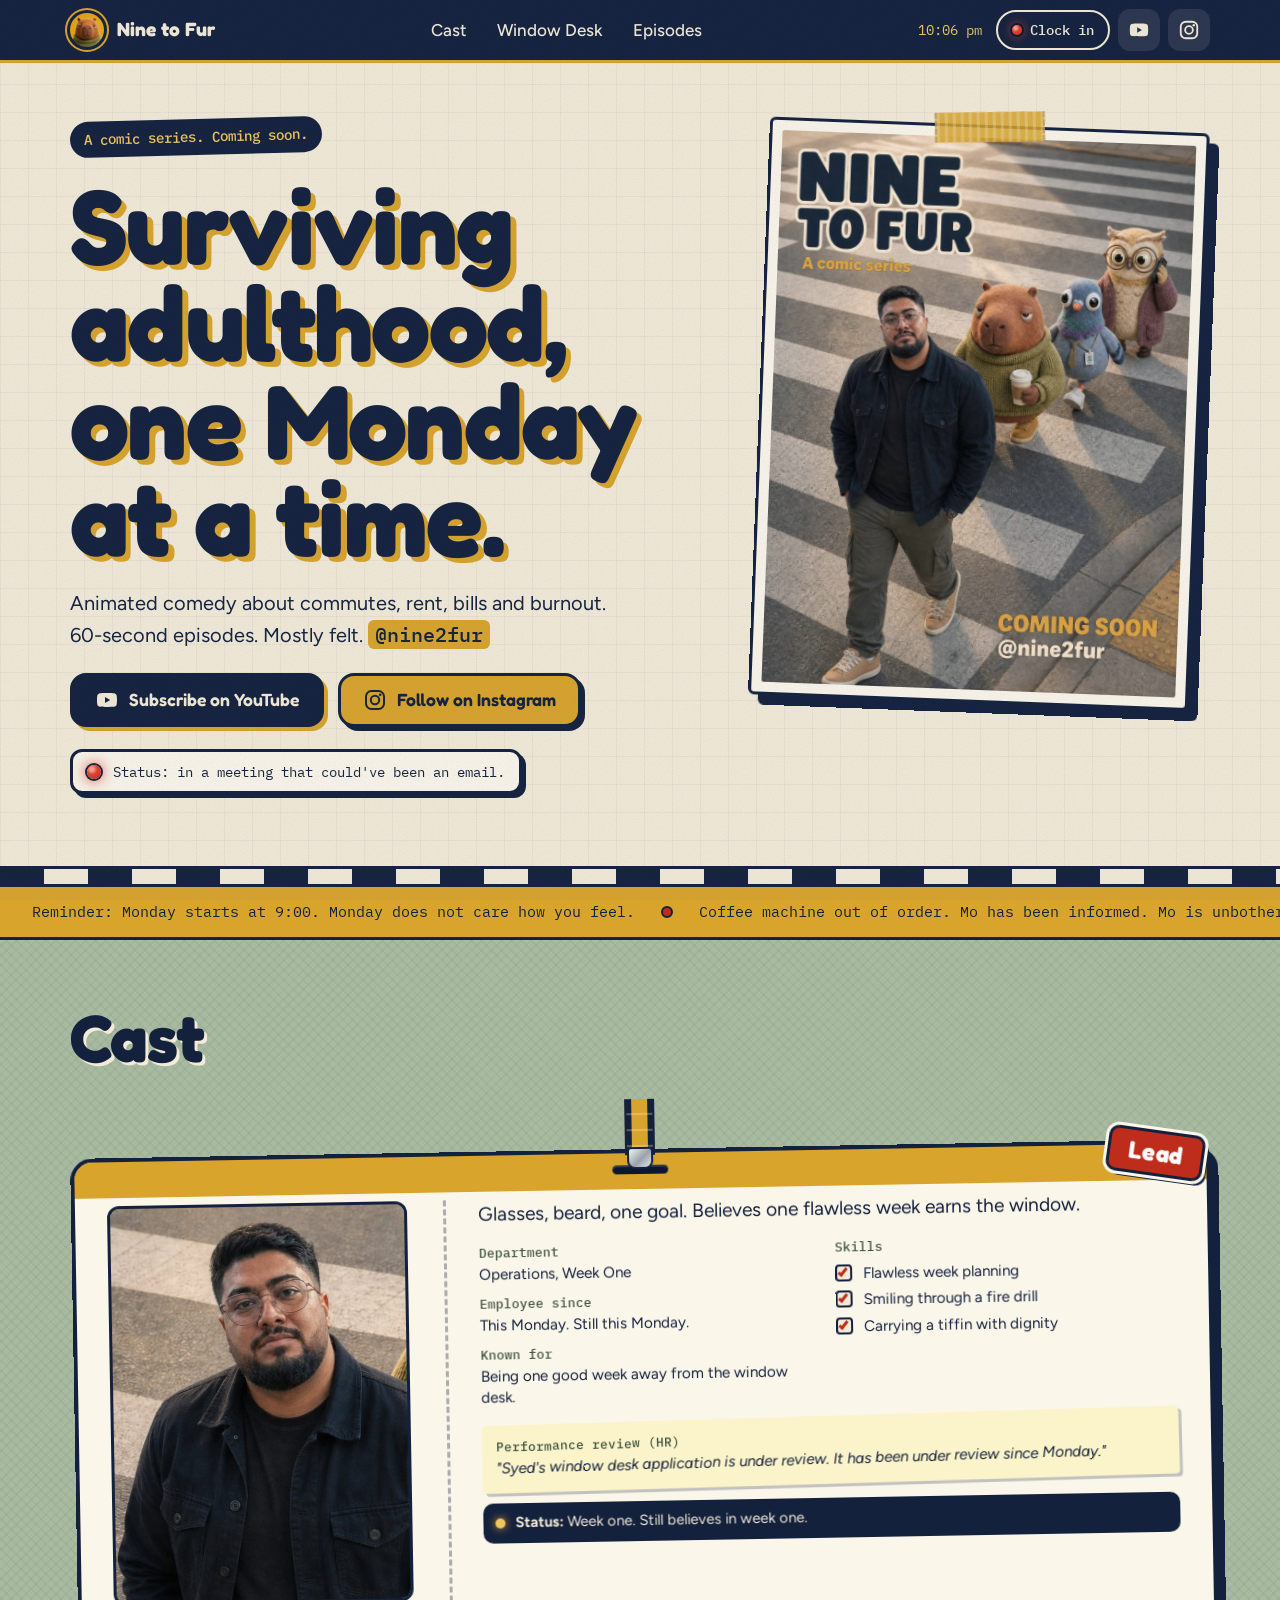
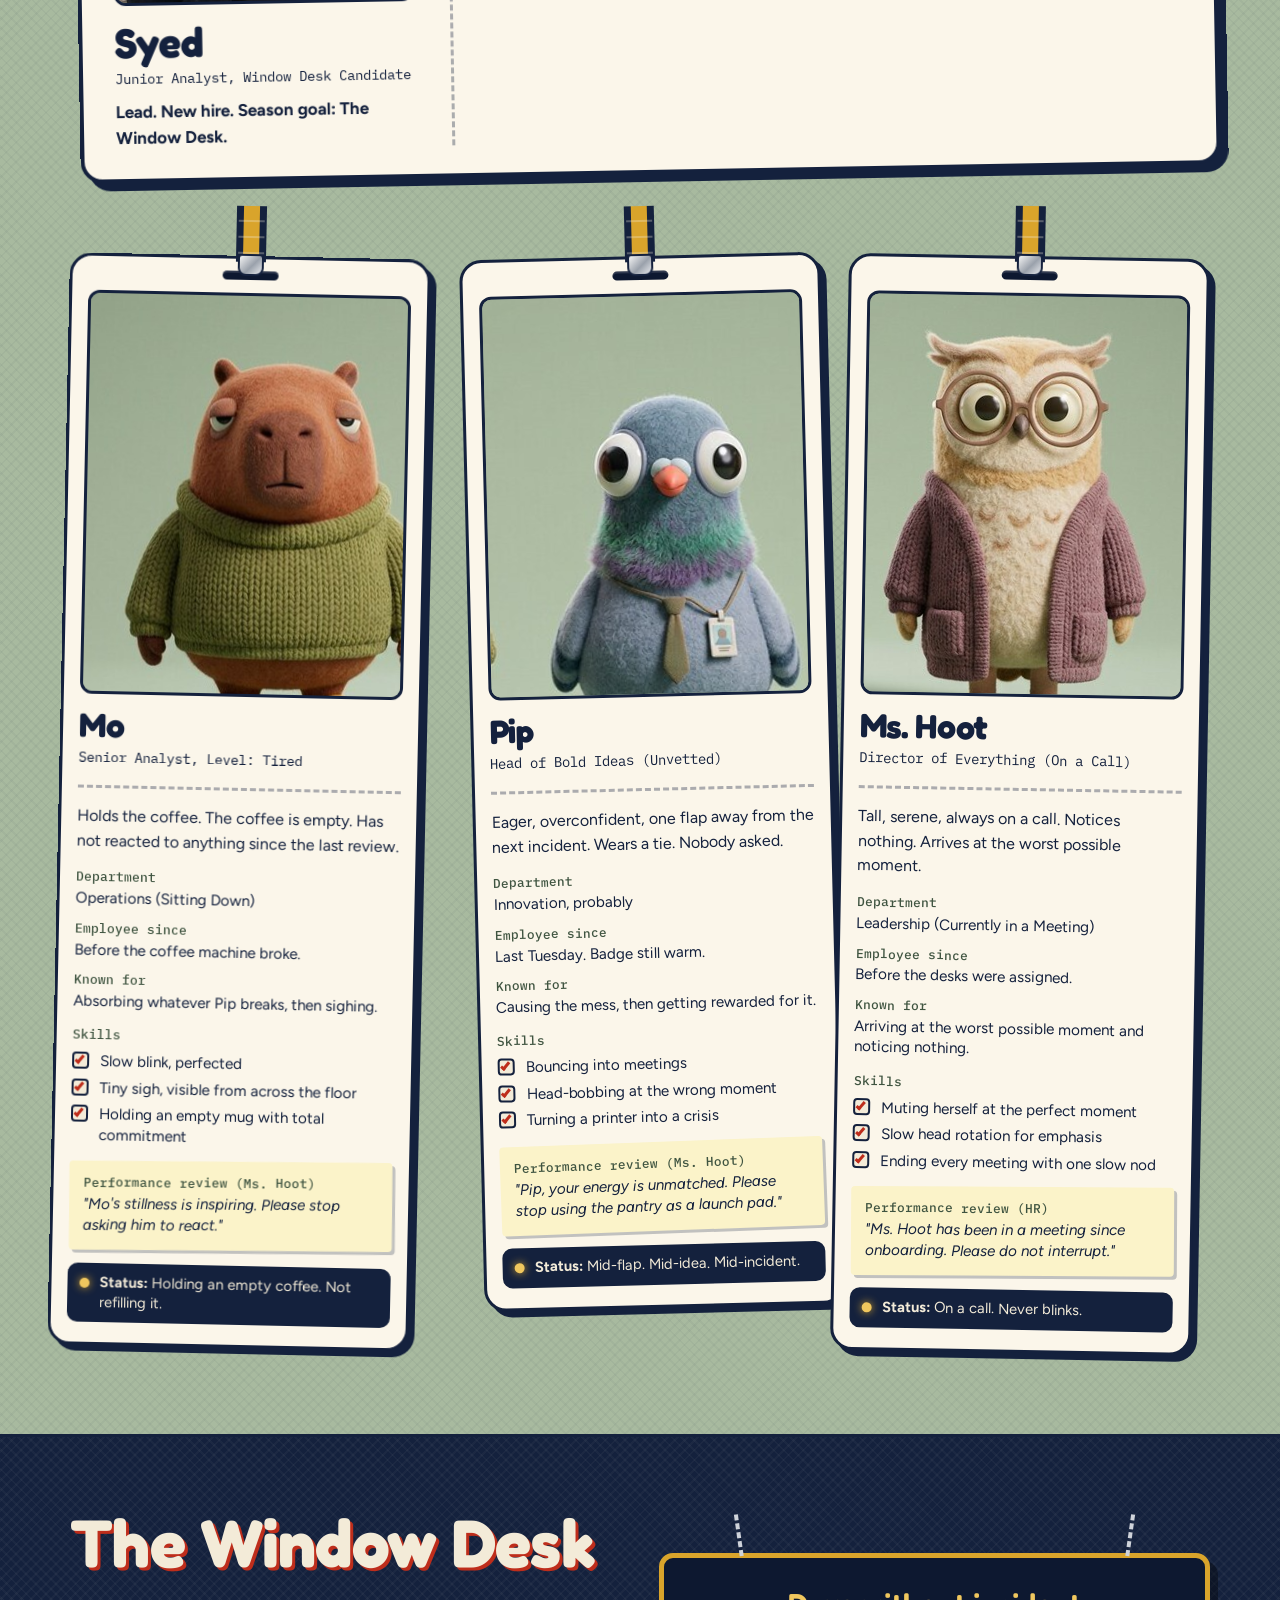
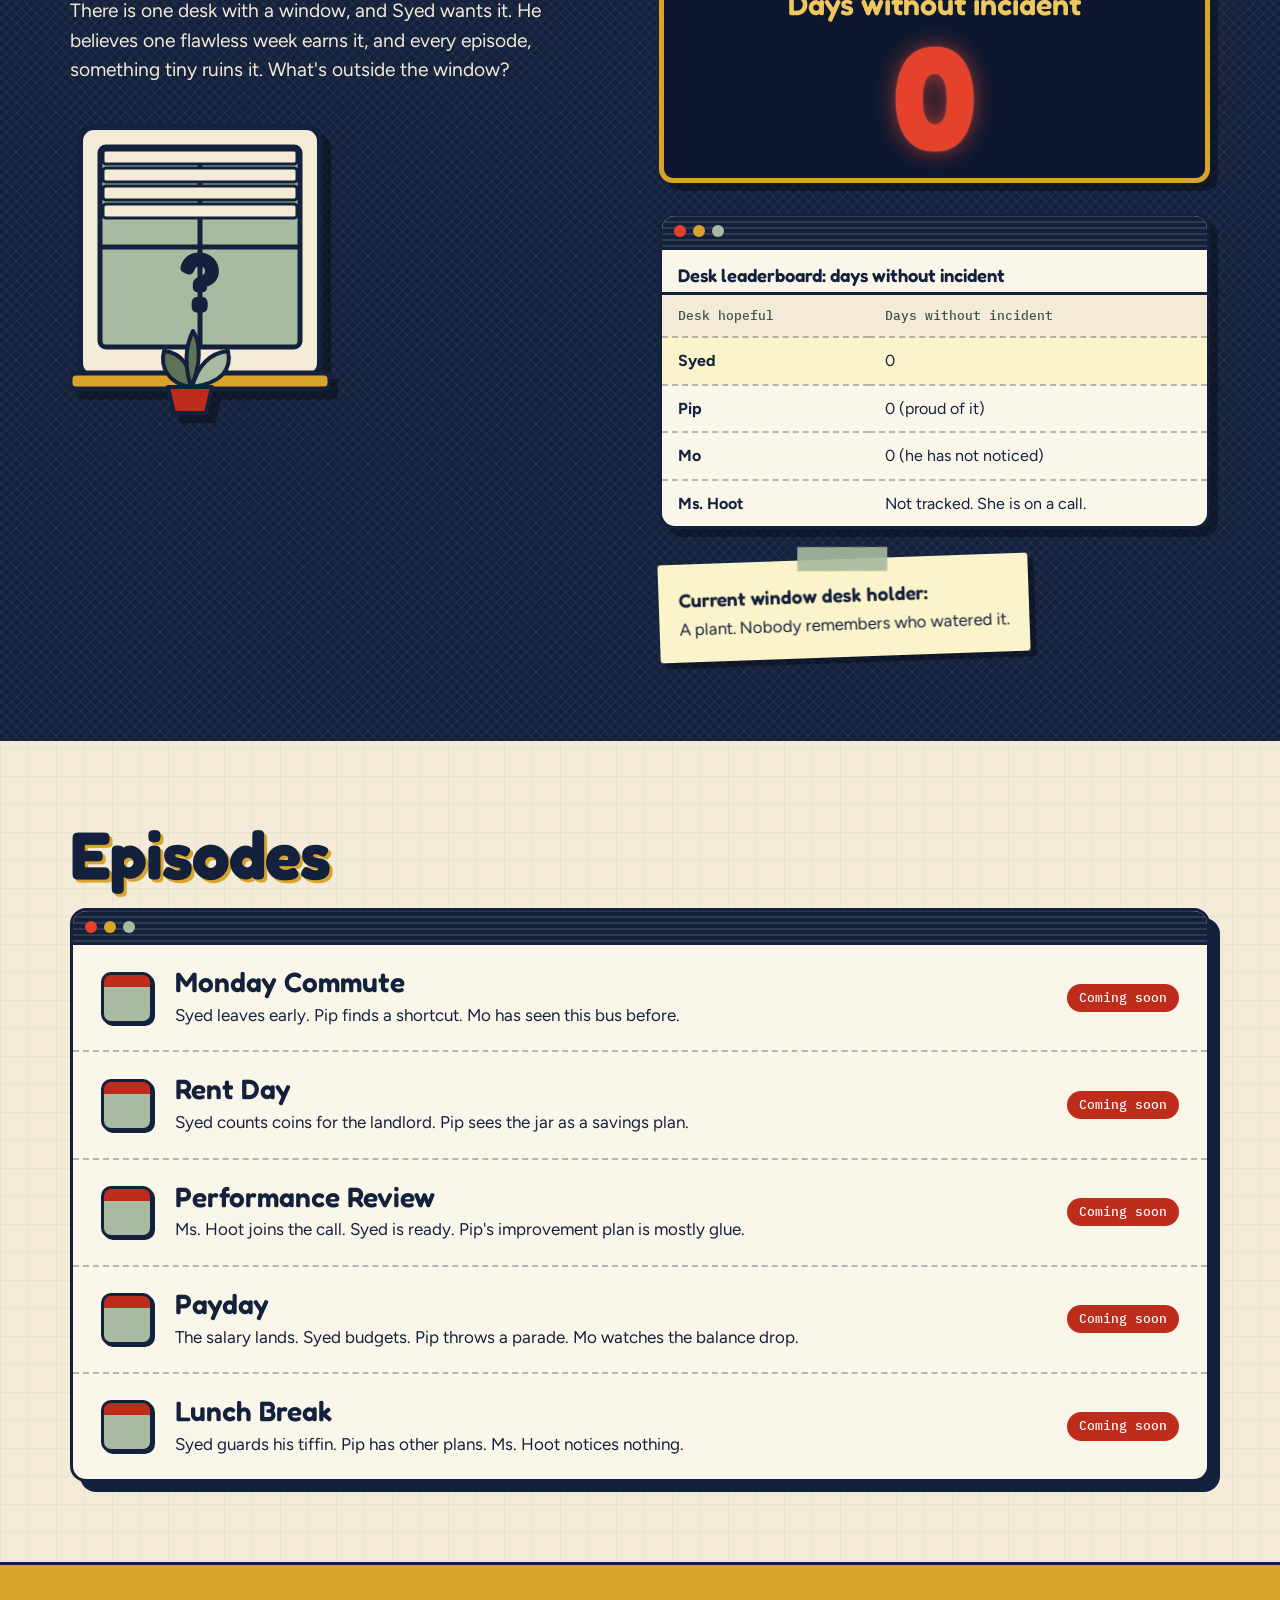
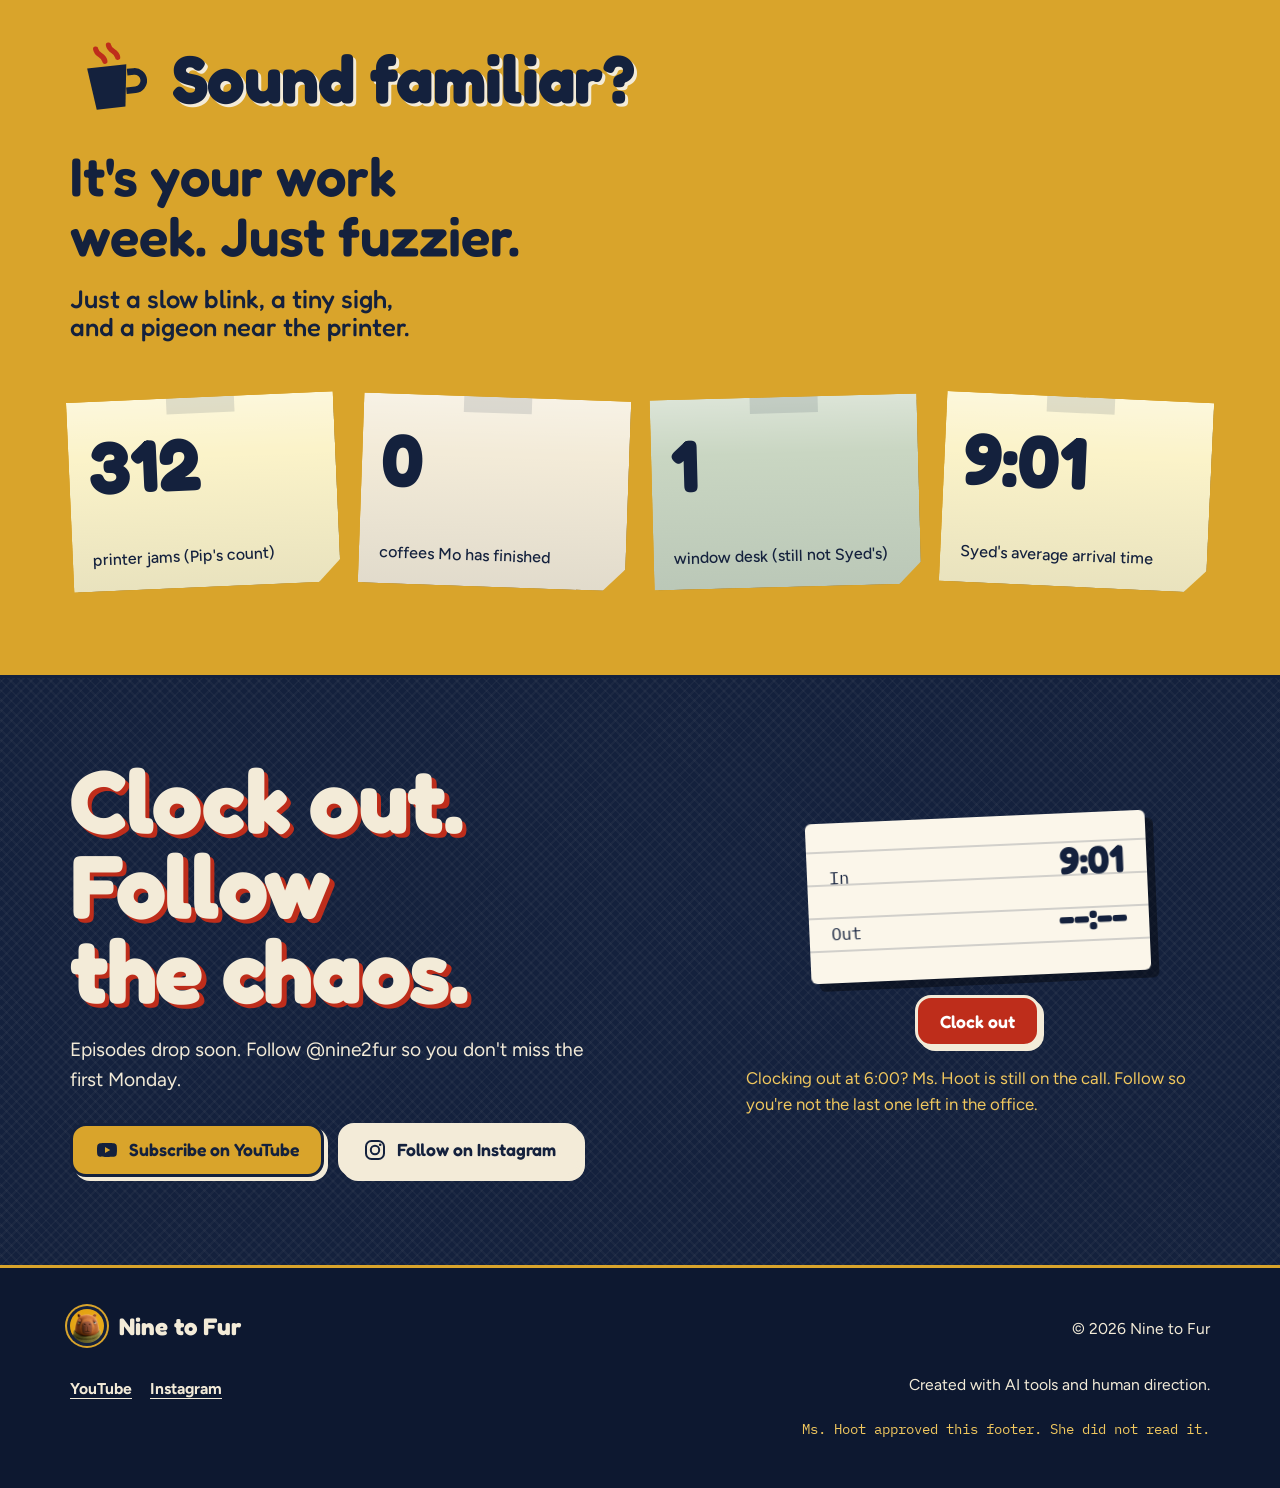
==== index.html @ 7ba51839 "Nine to Fur landing page for 9to4.com Co-Authored-By: Claude Opus 5.5 <noreply@anthropic.com>" ====
<!doctype html>
<html lang="en">
<head>
<meta charset="utf-8">
<meta name="viewport" content="width=device-width, initial-scale=1">
<title>Nine to Fur | Surviving adulthood, one Monday at a time.</title>
<meta name="description" content="Nine to Fur: an animated comedy about commutes, rent and burnout. 60-second episodes. Coming soon.">
<link rel="canonical" href="https://9to4.com/">
<meta name="theme-color" content="#14213D">

<meta property="og:type" content="website">
<meta property="og:site_name" content="Nine to Fur">
<meta property="og:url" content="https://9to4.com/">
<meta property="og:title" content="Nine to Fur | Surviving adulthood, one Monday at a time.">
<meta property="og:description" content="Nine to Fur: an animated comedy about commutes, rent and burnout. 60-second episodes. Coming soon.">
<meta property="og:image" content="https://9to4.com/assets/poster-crosswalk.jpg">
<meta property="og:image:width" content="600">
<meta property="og:image:height" content="800">
<meta property="og:image:alt" content="Syed walks a crosswalk with his three felt coworkers: Mo the capybara, Pip the pigeon and Ms. Hoot the owl.">
<meta name="twitter:card" content="summary_large_image">
<meta name="twitter:title" content="Nine to Fur | Surviving adulthood, one Monday at a time.">
<meta name="twitter:description" content="Nine to Fur: an animated comedy about commutes, rent and burnout. 60-second episodes. Coming soon.">
<meta name="twitter:image" content="https://9to4.com/assets/poster-crosswalk.jpg">
<meta name="twitter:image:alt" content="Syed walks a crosswalk with his three felt coworkers: Mo the capybara, Pip the pigeon and Ms. Hoot the owl.">

<link rel="icon" type="image/svg+xml" href="data:image/svg+xml,%3Csvg xmlns='http://www.w3.org/2000/svg' viewBox='0 0 64 64'%3E%3Ccircle cx='32' cy='32' r='30' fill='%2314213D'/%3E%3Ccircle cx='32' cy='32' r='24' fill='%23D9A42B'/%3E%3Ctext x='32' y='44' font-family='Arial Black,Arial,sans-serif' font-weight='900' font-size='34' text-anchor='middle' fill='%2314213D'%3E9%3C/text%3E%3C/svg%3E">

<link rel="preconnect" href="https://fonts.googleapis.com">
<link rel="preconnect" href="https://fonts.gstatic.com" crossorigin>
<link rel="stylesheet" href="https://fonts.googleapis.com/css2?family=Fredoka:wght@500;600;700&family=Figtree:wght@400;500;700&family=IBM+Plex+Mono:wght@400;500&display=swap">
<link rel="stylesheet" href="styles.css">
</head>
<body>

<svg width="0" height="0" style="position:absolute" aria-hidden="true" focusable="false">
  <symbol id="i-yt" viewBox="0 0 24 24"><path fill="currentColor" d="M21.6 7.2a2.5 2.5 0 0 0-1.8-1.8C18.2 5 12 5 12 5s-6.2 0-7.8.4A2.5 2.5 0 0 0 2.4 7.2C2 8.8 2 12 2 12s0 3.2.4 4.8a2.5 2.5 0 0 0 1.8 1.8C5.8 19 12 19 12 19s6.2 0 7.8-.4a2.5 2.5 0 0 0 1.8-1.8c.4-1.6.4-4.8.4-4.8s0-3.2-.4-4.8ZM10 15V9l5.2 3L10 15Z"/></symbol>
  <symbol id="i-ig" viewBox="0 0 24 24"><rect x="3" y="3" width="18" height="18" rx="5.5" fill="none" stroke="currentColor" stroke-width="2"/><circle cx="12" cy="12" r="4.2" fill="none" stroke="currentColor" stroke-width="2"/><circle cx="17.2" cy="6.8" r="1.3" fill="currentColor"/></symbol>
</svg>

<a class="skip" href="#main">Skip to content</a>

<header class="topbar">
  <div class="wrap topbar-in">
    <a class="brand" href="#top" aria-label="Nine to Fur, back to top">
      <img class="brand-mark" src="assets/mo-avatar.jpg" width="40" height="40" alt="" aria-hidden="true">
      <span class="brand-name">Nine to Fur</span>
    </a>
    <nav class="topnav" aria-label="Sections">
      <a href="#cast">Cast</a>
      <a href="#window-desk">Window Desk</a>
      <a href="#episodes">Episodes</a>
    </nav>
    <div class="topbar-actions">
      <span class="now" id="now" aria-hidden="true"></span>
      <button class="clockin" id="clockin" type="button" aria-pressed="false">
        <span class="lamp lamp--sm" aria-hidden="true"></span>
        <span id="clockin-label">Clock in</span>
      </button>
      <a class="icon-btn" href="https://www.youtube.com/@nine2fur" target="_blank" rel="noopener" aria-label="Nine to Fur on YouTube (opens in a new tab)">
        <svg width="22" height="22" aria-hidden="true"><use href="#i-yt"/></svg>
      </a>
      <a class="icon-btn" href="https://www.instagram.com/nine2fur/" target="_blank" rel="noopener" aria-label="Nine to Fur on Instagram (opens in a new tab)">
        <svg width="22" height="22" aria-hidden="true"><use href="#i-ig"/></svg>
      </a>
    </div>
  </div>
</header>

<main id="main">

  <!-- 1. HERO -->
  <section class="hero" id="top" aria-labelledby="hero-title">
    <div class="wrap hero-grid">
      <p class="pill">A comic series. Coming soon.</p>
      <h1 id="hero-title">Surviving adulthood, one Monday at a time.</h1>

      <figure class="poster">
        <span class="tape" aria-hidden="true"></span>
        <img src="assets/poster-crosswalk.jpg" width="900" height="1200" fetchpriority="high"
             alt="Poster for Nine to Fur: Syed in a dark jacket walks across a crosswalk while his three felt coworkers follow behind: Mo the capybara in a green knit sweater holding a coffee, Pip the pigeon wearing a tie and lanyard, and Ms. Hoot the owl in glasses taking a phone call.">
      </figure>

      <p class="sub">Animated comedy about commutes, rent, bills and burnout. 60-second episodes. Mostly felt. <strong>@nine2fur</strong></p>

      <div class="cta-row">
        <a class="btn btn--navy" href="https://www.youtube.com/@nine2fur" target="_blank" rel="noopener">
          <svg width="24" height="24" aria-hidden="true"><use href="#i-yt"/></svg>
          Subscribe on YouTube
        </a>
        <a class="btn btn--mustard" href="https://www.instagram.com/nine2fur/" target="_blank" rel="noopener">
          <svg width="24" height="24" aria-hidden="true"><use href="#i-ig"/></svg>
          Follow on Instagram
        </a>
      </div>

      <p class="status"><span class="lamp" aria-hidden="true"></span><span>Status: in a meeting that could've been an email.</span></p>
    </div>
    <div class="crosswalk" aria-hidden="true"></div>
  </section>

  <!-- 2. TICKER -->
  <section class="ticker" aria-label="Office announcements">
    <div class="ticker-track">
      <ul>
        <li>Reminder: Monday starts at 9:00. Monday does not care how you feel.</li>
        <li>Coffee machine out of order. Mo has been informed. Mo is unbothered.</li>
        <li>Rent is due on the 1st. The 1st is in three hours.</li>
        <li>Please stop feeding the pigeon. The pigeon has a lanyard now.</li>
        <li>Performance reviews this Friday. Ms. Hoot is available. Ms. Hoot is always available.</li>
        <li>The Window Desk is still available. Syed has been notified.</li>
        <li>Bus 9 is late. Bus 9 is always late. Bus 9 is a lifestyle.</li>
        <li>Snacks labelled "Do Not Touch" are not for touching. Pip has been informed.</li>
        <li>Lanyards are for ID badges. Lanyards are not for pigeons.</li>
        <li>Lunch break is 45 minutes. Lunch is 4 minutes. Please manage accordingly.</li>
      </ul>
      <ul aria-hidden="true">
        <li>Reminder: Monday starts at 9:00. Monday does not care how you feel.</li>
        <li>Coffee machine out of order. Mo has been informed. Mo is unbothered.</li>
        <li>Rent is due on the 1st. The 1st is in three hours.</li>
        <li>Please stop feeding the pigeon. The pigeon has a lanyard now.</li>
        <li>Performance reviews this Friday. Ms. Hoot is available. Ms. Hoot is always available.</li>
        <li>The Window Desk is still available. Syed has been notified.</li>
        <li>Bus 9 is late. Bus 9 is always late. Bus 9 is a lifestyle.</li>
        <li>Snacks labelled "Do Not Touch" are not for touching. Pip has been informed.</li>
        <li>Lanyards are for ID badges. Lanyards are not for pigeons.</li>
        <li>Lunch break is 45 minutes. Lunch is 4 minutes. Please manage accordingly.</li>
      </ul>
    </div>
  </section>

  <!-- 3. CAST -->
  <section class="cast" id="cast" aria-labelledby="cast-title">
    <div class="wrap">
      <h2 class="h-section" id="cast-title">Cast</h2>

      <div class="cast-grid">

        <!-- SYED, LEAD -->
        <article class="id-card id-card--lead" style="--r:-1deg" aria-labelledby="n-syed">
          <div class="lanyard" aria-hidden="true"></div>
          <div class="badge">
            <span class="stamp" aria-hidden="true">Lead</span>
            <div class="badge-head">
              <img class="photo" src="assets/syed.jpg" width="480" height="640" loading="lazy" alt="Syed, a bearded man with glasses in a dark jacket, looking up at the camera.">
              <div class="ident">
                <h3 id="n-syed">Syed</h3>
                <p class="job">Junior Analyst, Window Desk Candidate</p>
                <p class="role">Lead. New hire. Season goal: The Window Desk.</p>
              </div>
            </div>
            <div class="badge-body">
              <p class="bio">Glasses, beard, one goal. Believes one flawless week earns the window.</p>
              <dl class="facts">
                <div><dt>Department</dt><dd>Operations, Week One</dd></div>
                <div><dt>Employee since</dt><dd>This Monday. Still this Monday.</dd></div>
                <div><dt>Known for</dt><dd>Being one good week away from the window desk.</dd></div>
              </dl>
              <div class="skillbox">
                <h4 class="mini">Skills</h4>
                <ul class="skills">
                <li>Flawless week planning</li>
                <li>Smiling through a fire drill</li>
                <li>Carrying a tiffin with dignity</li>
              </ul>
              </div>
              <figure class="review">
                <figcaption>Performance review (HR)</figcaption>
                <blockquote>"Syed's window desk application is under review. It has been under review since Monday."</blockquote>
              </figure>
              <p class="state"><span class="dot" aria-hidden="true"></span><span><strong>Status:</strong> Week one. Still believes in week one.</span></p>
            </div>
          </div>
        </article>

        <!-- MO -->
        <article class="id-card" style="--r:1.2deg" aria-labelledby="n-mo">
          <div class="lanyard" aria-hidden="true"></div>
          <div class="badge">
            <div class="badge-head">
              <img class="photo" src="assets/mo.jpg" width="317" height="572" loading="lazy" alt="Mo, a felt capybara in a green knit sweater, standing with a tired, unimpressed face.">
              <div class="ident">
                <h3 id="n-mo">Mo</h3>
                <p class="job">Senior Analyst, Level: Tired</p>
              </div>
            </div>
            <div class="badge-body">
              <p class="bio">Holds the coffee. The coffee is empty. Has not reacted to anything since the last review.</p>
              <dl class="facts">
                <div><dt>Department</dt><dd>Operations (Sitting Down)</dd></div>
                <div><dt>Employee since</dt><dd>Before the coffee machine broke.</dd></div>
                <div><dt>Known for</dt><dd>Absorbing whatever Pip breaks, then sighing.</dd></div>
              </dl>
              <div class="skillbox">
                <h4 class="mini">Skills</h4>
                <ul class="skills">
                <li>Slow blink, perfected</li>
                <li>Tiny sigh, visible from across the floor</li>
                <li>Holding an empty mug with total commitment</li>
              </ul>
              </div>
              <figure class="review">
                <figcaption>Performance review (Ms. Hoot)</figcaption>
                <blockquote>"Mo's stillness is inspiring. Please stop asking him to react."</blockquote>
              </figure>
              <p class="state"><span class="dot" aria-hidden="true"></span><span><strong>Status:</strong> Holding an empty coffee. Not refilling it.</span></p>
            </div>
          </div>
        </article>

        <!-- PIP -->
        <article class="id-card" style="--r:-1.4deg" aria-labelledby="n-pip">
          <div class="lanyard" aria-hidden="true"></div>
          <div class="badge">
            <div class="badge-head">
              <img class="photo" src="assets/pip.jpg" width="266" height="572" loading="lazy" alt="Pip, a felt pigeon in a tie and lanyard, standing with wide, eager eyes.">
              <div class="ident">
                <h3 id="n-pip">Pip</h3>
                <p class="job">Head of Bold Ideas (Unvetted)</p>
              </div>
            </div>
            <div class="badge-body">
              <p class="bio">Eager, overconfident, one flap away from the next incident. Wears a tie. Nobody asked.</p>
              <dl class="facts">
                <div><dt>Department</dt><dd>Innovation, probably</dd></div>
                <div><dt>Employee since</dt><dd>Last Tuesday. Badge still warm.</dd></div>
                <div><dt>Known for</dt><dd>Causing the mess, then getting rewarded for it.</dd></div>
              </dl>
              <div class="skillbox">
                <h4 class="mini">Skills</h4>
                <ul class="skills">
                <li>Bouncing into meetings</li>
                <li>Head-bobbing at the wrong moment</li>
                <li>Turning a printer into a crisis</li>
              </ul>
              </div>
              <figure class="review">
                <figcaption>Performance review (Ms. Hoot)</figcaption>
                <blockquote>"Pip, your energy is unmatched. Please stop using the pantry as a launch pad."</blockquote>
              </figure>
              <p class="state"><span class="dot" aria-hidden="true"></span><span><strong>Status:</strong> Mid-flap. Mid-idea. Mid-incident.</span></p>
            </div>
          </div>
        </article>

        <!-- MS. HOOT -->
        <article class="id-card" style="--r:1deg" aria-labelledby="n-hoot">
          <div class="lanyard" aria-hidden="true"></div>
          <div class="badge">
            <div class="badge-head">
              <img class="photo" src="assets/hoot.jpg" width="348" height="572" loading="lazy" alt="Ms. Hoot, a felt owl in round glasses and a plum knit cardigan, standing calmly.">
              <div class="ident">
                <h3 id="n-hoot">Ms. Hoot</h3>
                <p class="job">Director of Everything (On a Call)</p>
              </div>
            </div>
            <div class="badge-body">
              <p class="bio">Tall, serene, always on a call. Notices nothing. Arrives at the worst possible moment.</p>
              <dl class="facts">
                <div><dt>Department</dt><dd>Leadership (Currently in a Meeting)</dd></div>
                <div><dt>Employee since</dt><dd>Before the desks were assigned.</dd></div>
                <div><dt>Known for</dt><dd>Arriving at the worst possible moment and noticing nothing.</dd></div>
              </dl>
              <div class="skillbox">
                <h4 class="mini">Skills</h4>
                <ul class="skills">
                <li>Muting herself at the perfect moment</li>
                <li>Slow head rotation for emphasis</li>
                <li>Ending every meeting with one slow nod</li>
              </ul>
              </div>
              <figure class="review">
                <figcaption>Performance review (HR)</figcaption>
                <blockquote>"Ms. Hoot has been in a meeting since onboarding. Please do not interrupt."</blockquote>
              </figure>
              <p class="state"><span class="dot" aria-hidden="true"></span><span><strong>Status:</strong> On a call. Never blinks.</span></p>
            </div>
          </div>
        </article>

      </div>
    </div>
  </section>

  <!-- 4. THE WINDOW DESK -->
  <section class="desk" id="window-desk" aria-labelledby="desk-title">
    <div class="wrap desk-grid">

      <div class="desk-copy">
        <h2 class="h-section" id="desk-title">The Window Desk</h2>
        <p class="teaser">There is one desk with a window, and Syed wants it. He believes one flawless week earns it, and every episode, something tiny ruins it. What's outside the window?</p>

        <svg class="window-art" viewBox="0 0 260 300" role="img" aria-label="A closed office window with the blinds half down and a question mark on the glass. A potted plant sits on the sill.">
          <rect x="10" y="10" width="240" height="250" rx="14" fill="#F3EBD8" stroke="#14213D" stroke-width="6"/>
          <rect x="30" y="30" width="200" height="200" rx="6" fill="#A8BA9F" stroke="#14213D" stroke-width="5"/>
          <path d="M130 30v200M30 130h200" stroke="#14213D" stroke-width="5"/>
          <g fill="#F3EBD8" stroke="#14213D" stroke-width="3">
            <rect x="33" y="33" width="194" height="14" rx="3"/>
            <rect x="33" y="51" width="194" height="14" rx="3"/>
            <rect x="33" y="69" width="194" height="14" rx="3"/>
            <rect x="33" y="87" width="194" height="14" rx="3"/>
          </g>
          <text x="130" y="195" text-anchor="middle" font-family="Fredoka, sans-serif" font-weight="700" font-size="84" fill="#14213D">?</text>
          <rect x="0" y="256" width="260" height="16" rx="6" fill="#D9A42B" stroke="#14213D" stroke-width="5"/>
          <g stroke="#14213D" stroke-width="4" stroke-linejoin="round">
            <path d="M104 296l-6-26h44l-6 26z" fill="#BE2D1B"/>
            <path d="M120 270c-22-4-30-20-26-36 18 2 28 16 26 36z" fill="#5E7458"/>
            <path d="M122 270c6-22 18-34 36-36 4 18-6 32-36 36z" fill="#A8BA9F"/>
            <path d="M121 270c-8-26-4-44 2-56 8 12 8 34-2 56z" fill="#5E7458"/>
          </g>
        </svg>
      </div>

      <div class="desk-side">
        <div class="sign" role="group" aria-label="Days without incident: 0">
          <span class="chain chain--l" aria-hidden="true"></span>
          <span class="chain chain--r" aria-hidden="true"></span>
          <p class="sign-label">Days without incident</p>
          <p class="sign-num" aria-hidden="true">0</p>
        </div>

        <div class="win">
          <div class="win-bar" aria-hidden="true"><i></i><i></i><i></i></div>
          <table class="board">
            <caption>Desk leaderboard: days without incident</caption>
            <thead><tr><th scope="col">Desk hopeful</th><th scope="col">Days without incident</th></tr></thead>
            <tbody>
              <tr><th scope="row">Syed</th><td>0</td></tr>
              <tr><th scope="row">Pip</th><td>0 (proud of it)</td></tr>
              <tr><th scope="row">Mo</th><td>0 (he has not noticed)</td></tr>
              <tr><th scope="row">Ms. Hoot</th><td>Not tracked. She is on a call.</td></tr>
            </tbody>
          </table>
        </div>

        <p class="holder"><strong>Current window desk holder:</strong> A plant. Nobody remembers who watered it.</p>
      </div>

    </div>
  </section>

  <!-- 5. EPISODES -->
  <section class="episodes" id="episodes" aria-labelledby="ep-title">
    <div class="wrap">
      <h2 class="h-section" id="ep-title">Episodes</h2>
      <div class="win win--wide">
        <div class="win-bar" aria-hidden="true"><i></i><i></i><i></i></div>
        <ul class="inbox">
          <li>
            <span class="cal" aria-hidden="true"></span>
            <div class="ep-text">
              <h3>Monday Commute</h3>
              <p>Syed leaves early. Pip finds a shortcut. Mo has seen this bus before.</p>
            </div>
            <span class="soon">Coming soon</span>
          </li>
          <li>
            <span class="cal" aria-hidden="true"></span>
            <div class="ep-text">
              <h3>Rent Day</h3>
              <p>Syed counts coins for the landlord. Pip sees the jar as a savings plan.</p>
            </div>
            <span class="soon">Coming soon</span>
          </li>
          <li>
            <span class="cal" aria-hidden="true"></span>
            <div class="ep-text">
              <h3>Performance Review</h3>
              <p>Ms. Hoot joins the call. Syed is ready. Pip's improvement plan is mostly glue.</p>
            </div>
            <span class="soon">Coming soon</span>
          </li>
          <li>
            <span class="cal" aria-hidden="true"></span>
            <div class="ep-text">
              <h3>Payday</h3>
              <p>The salary lands. Syed budgets. Pip throws a parade. Mo watches the balance drop.</p>
            </div>
            <span class="soon">Coming soon</span>
          </li>
          <li>
            <span class="cal" aria-hidden="true"></span>
            <div class="ep-text">
              <h3>Lunch Break</h3>
              <p>Syed guards his tiffin. Pip has other plans. Ms. Hoot notices nothing.</p>
            </div>
            <span class="soon">Coming soon</span>
          </li>
        </ul>
      </div>
    </div>
  </section>

  <!-- 6 + 7. SOUND FAMILIAR + FAKE STATS -->
  <section class="silent" aria-labelledby="silent-title">
    <div class="wrap">
      <div class="silent-head">
        <svg class="mute" viewBox="0 0 64 64" aria-hidden="true" width="84" height="84">
          <path d="M14 22h30l-4 32H18z" fill="#14213D"/>
          <path d="M44 28h5a7 7 0 0 1 0 14h-7" fill="none" stroke="#14213D" stroke-width="5"/>
          <path d="M22 8c0 5 6 5 6 10M32 6c0 5 6 5 6 10" fill="none" stroke="#BE2D1B" stroke-width="4" stroke-linecap="round"/>
        </svg>
        <h2 class="h-section h-section--on-mustard" id="silent-title">Sound familiar?</h2>
      </div>
      <p class="silent-copy">It's your work week. Just fuzzier.</p>
      <p class="silent-copy silent-copy--small">Just a slow blink, a tiny sigh, and a pigeon near the printer.</p>

      <ul class="notes" aria-label="Office statistics">
        <li class="note" style="--r:-2.5deg;--c:#FBF3C9">
          <span class="num">312</span>
          <span class="cap">printer jams (Pip's count)</span>
        </li>
        <li class="note" style="--r:2deg;--c:#F3EBD8">
          <span class="num">0</span>
          <span class="cap">coffees Mo has finished</span>
        </li>
        <li class="note" style="--r:-1.5deg;--c:#C9D6C2">
          <span class="num">1</span>
          <span class="cap">window desk (still not Syed's)</span>
        </li>
        <li class="note" style="--r:2.6deg;--c:#FBF3C9">
          <span class="num">9:01</span>
          <span class="cap">Syed's average arrival time</span>
        </li>
      </ul>
    </div>
  </section>

  <!-- 8. FOLLOW CTA -->
  <section class="follow" id="follow" aria-labelledby="follow-title">
    <div class="wrap follow-grid">
      <div>
        <h2 class="h-follow" id="follow-title">Clock out. Follow the chaos.</h2>
        <p class="follow-sub">Episodes drop soon. Follow @nine2fur so you don't miss the first Monday.</p>
        <div class="cta-row">
          <a class="btn btn--mustard" href="https://www.youtube.com/@nine2fur" target="_blank" rel="noopener">
            <svg width="24" height="24" aria-hidden="true"><use href="#i-yt"/></svg>
            Subscribe on YouTube
          </a>
          <a class="btn btn--cream" href="https://www.instagram.com/nine2fur/" target="_blank" rel="noopener">
            <svg width="24" height="24" aria-hidden="true"><use href="#i-ig"/></svg>
            Follow on Instagram
          </a>
        </div>
      </div>

      <div class="punch">
        <div class="punch-card">
          <p class="punch-row"><span>In</span><span class="punch-time">9:01</span></p>
          <p class="punch-row"><span>Out</span><span class="punch-time" id="out-time">--:--</span></p>
          <span class="punch-stamp" id="punch-stamp" aria-hidden="true">Clocked out</span>
        </div>
        <button class="btn btn--red" id="clockout" type="button" aria-pressed="false">
          <span id="clockout-label">Clock out</span>
        </button>
        <p class="clockout-joke" id="clockout-joke" aria-live="polite">Clocking out at 6:00? Ms. Hoot is still on the call. Follow so you're not the last one left in the office.</p>
      </div>
    </div>
  </section>

</main>

<!-- 9. FOOTER -->
<footer class="foot">
  <div class="wrap foot-in">
    <p class="foot-brand"><img class="brand-mark" src="assets/mo-avatar.jpg" width="40" height="40" alt="" aria-hidden="true"> Nine to Fur</p>
    <p>&copy; 2026 Nine to Fur</p>
    <p>Created with AI tools and human direction.</p>
    <p class="foot-joke">Ms. Hoot approved this footer. She did not read it.</p>
    <p class="foot-links">
      <a href="https://www.youtube.com/@nine2fur" target="_blank" rel="noopener">YouTube</a>
      <a href="https://www.instagram.com/nine2fur/" target="_blank" rel="noopener">Instagram</a>
    </p>
  </div>
</footer>

<script src="script.js" defer></script>
</body>
</html>
---- styles.css ----
/* Nine to Fur: office intranet, but felt. */
:root {
  --navy: #14213D;
  --navy-deep: #0D1830;
  --mustard: #D9A42B;
  --mustard-lt: #F0C75E;
  --cream: #F3EBD8;
  --cream-lt: #FBF6EA;
  --sage: #A8BA9F;
  --sage-dk: #5E7458;
  --red: #BE2D1B;
  --red-hot: #E5412B;

  --f-display: "Fredoka", "Arial Rounded MT Bold", system-ui, sans-serif;
  --f-body: "Figtree", system-ui, -apple-system, "Segoe UI", sans-serif;
  --f-mono: "IBM Plex Mono", ui-monospace, "SFMono-Regular", Menlo, monospace;

  --shadow: 6px 6px 0 var(--navy);
  --shadow-sm: 4px 4px 0 var(--navy);
  --gutter: 16px;
  --spring: cubic-bezier(.34, 1.56, .64, 1);
}

*, *::before, *::after { box-sizing: border-box; }
html { -webkit-text-size-adjust: 100%; }
@media (prefers-reduced-motion: no-preference) { html { scroll-behavior: smooth; } }

body {
  margin: 0;
  background-color: var(--cream);
  background-image:
    linear-gradient(rgba(20, 33, 61, .045) 1px, transparent 1px),
    linear-gradient(90deg, rgba(20, 33, 61, .045) 1px, transparent 1px);
  background-size: 28px 28px;
  color: var(--navy);
  font-family: var(--f-body);
  font-size: 1.0625rem;
  line-height: 1.55;
}
main { overflow-x: clip; }

/* paper grain */
body::after {
  content: "";
  position: fixed;
  inset: 0;
  z-index: 100;
  pointer-events: none;
  opacity: .09;
  background-image: url("data:image/svg+xml,%3Csvg xmlns='http://www.w3.org/2000/svg' width='160' height='160'%3E%3Cfilter id='n'%3E%3CfeTurbulence type='fractalNoise' baseFrequency='.85' numOctaves='2' stitchTiles='stitch'/%3E%3CfeColorMatrix values='0 0 0 0 .08 0 0 0 0 .13 0 0 0 0 .24 0 0 0 1 0'/%3E%3C/filter%3E%3Crect width='100%25' height='100%25' filter='url(%23n)'/%3E%3C/svg%3E");
}

img { max-width: 100%; height: auto; display: block; }
h1, h2, h3, h4, p, ul, figure, blockquote, dl, dd { margin: 0; }
ul { padding: 0; list-style: none; }
a { color: inherit; }

.wrap { width: min(100% - (var(--gutter) * 2), 1140px); margin-inline: auto; }

:focus-visible {
  outline: 3px solid var(--red);
  outline-offset: 3px;
  box-shadow: 0 0 0 6px var(--cream);
  border-radius: 6px;
}
.topbar :focus-visible, .desk :focus-visible, .follow :focus-visible, .foot :focus-visible {
  outline-color: var(--mustard-lt);
  box-shadow: 0 0 0 6px var(--navy);
}

.skip {
  position: absolute; left: 8px; top: -60px; z-index: 200;
  background: var(--mustard); color: var(--navy);
  padding: 10px 16px; border-radius: 10px; font-weight: 700;
  transition: top .15s;
}
.skip:focus { top: 8px; }

/* ---------- shared bits ---------- */
.lamp {
  --s: 14px;
  display: inline-block; flex: none;
  width: var(--s); height: var(--s); border-radius: 50%;
  background: radial-gradient(circle at 35% 30%, #FF9B85 0 14%, var(--red-hot) 40%, var(--red) 100%);
  box-shadow: 0 0 0 2px var(--navy), 0 0 12px 3px rgba(229, 65, 43, .65);
}
.lamp--sm { --s: 10px; box-shadow: 0 0 0 2px var(--navy-deep), 0 0 8px 2px rgba(229, 65, 43, .6); }
@media (prefers-reduced-motion: no-preference) {
  .status .lamp { animation: lamp 2.4s ease-in-out infinite; }
}
@keyframes lamp { 50% { opacity: .45; box-shadow: 0 0 0 2px var(--navy), 0 0 3px 0 rgba(229, 65, 43, .3); } }

.h-section {
  font-family: var(--f-display);
  font-weight: 700;
  font-size: clamp(2.3rem, 9vw, 4.2rem);
  line-height: 1;
  letter-spacing: -.01em;
  margin-bottom: 1.25rem;
  text-shadow: .045em .045em 0 var(--mustard);
}

.btn {
  display: inline-flex; align-items: center; justify-content: center; gap: 10px;
  min-height: 52px;
  padding: 12px 22px;
  border: 3px solid var(--navy);
  border-radius: 16px;
  font-family: var(--f-display); font-weight: 600; font-size: 1.1rem; line-height: 1.1;
  text-decoration: none; cursor: pointer;
  box-shadow: var(--shadow-sm);
  transition: transform .12s, box-shadow .12s;
}
.btn:hover { transform: translate(-2px, -2px); box-shadow: 6px 6px 0 var(--navy); }
.btn:active { transform: translate(3px, 3px); box-shadow: 1px 1px 0 var(--navy); }
.btn--navy { background: var(--navy); color: var(--cream); box-shadow: 4px 4px 0 var(--mustard); border-color: var(--navy); }
.btn--navy:hover { box-shadow: 6px 6px 0 var(--mustard); }
.btn--navy:active { box-shadow: 1px 1px 0 var(--mustard); }
.btn--mustard { background: var(--mustard); color: var(--navy); }
.btn--cream { background: var(--cream); color: var(--navy); }
.btn--red { background: var(--red); color: #fff; }

.cta-row { display: flex; flex-direction: column; gap: 14px; }
@media (min-width: 560px) { .cta-row { flex-direction: row; flex-wrap: wrap; } }

/* retro OS window */
.win {
  background: var(--cream-lt);
  border: 3px solid var(--navy);
  border-radius: 16px;
  box-shadow: 8px 8px 0 rgba(0, 0, 0, .35);
  overflow: hidden;
}
.win-bar {
  display: flex; gap: 7px; align-items: center;
  height: 34px; padding: 0 12px;
  background: var(--navy);
  border-bottom: 3px solid var(--navy);
  background-image: repeating-linear-gradient(0deg, rgba(243, 235, 216, .12) 0 2px, transparent 2px 6px);
  background-size: 100% 100%;
  background-position: 36px 0;
}
.win-bar i { width: 12px; height: 12px; border-radius: 50%; background: var(--red-hot); }
.win-bar i:nth-child(2) { background: var(--mustard); }
.win-bar i:nth-child(3) { background: var(--sage); }

/* ---------- top bar ---------- */
.topbar {
  position: sticky; top: 0; z-index: 50;
  background: var(--navy); color: var(--cream);
  border-bottom: 3px solid var(--mustard);
}
.topbar-in { display: flex; align-items: center; justify-content: space-between; gap: 10px; min-height: 60px; }
.brand { display: inline-flex; align-items: center; gap: 10px; text-decoration: none; font-family: var(--f-display); font-weight: 700; font-size: 1.2rem; white-space: nowrap; }
.brand-mark {
  display: inline-grid; place-items: center;
  width: 34px; height: 34px; border-radius: 50%;
  background: var(--mustard); color: var(--navy);
  font-family: var(--f-display); font-weight: 700; font-size: 1.2rem; line-height: 1;
  box-shadow: 0 0 0 3px var(--navy), 0 0 0 5px var(--mustard);
  margin-right: 3px;
}
img.brand-mark { object-fit: cover; display: inline-block; vertical-align: middle; }
.brand-name { display: none; }
@media (min-width: 400px) { .brand-name { display: inline; } }

.topnav { display: none; gap: 6px; }
.topnav a { padding: 8px 12px; border-radius: 10px; text-decoration: none; font-weight: 500; }
.topnav a:hover { background: rgba(243, 235, 216, .12); }
@media (min-width: 860px) { .topnav { display: flex; } }

.topbar-actions { display: flex; align-items: center; gap: 8px; }
.now { display: none; font-family: var(--f-mono); font-size: .9rem; color: var(--mustard-lt); padding-right: 6px; }
@media (min-width: 700px) { .now { display: inline; } }

.clockin {
  display: inline-flex; align-items: center; gap: 8px;
  min-height: 40px; padding: 6px 14px;
  background: transparent; color: var(--cream);
  border: 2px solid var(--cream); border-radius: 999px;
  font-family: var(--f-mono); font-size: .85rem; font-weight: 500;
  cursor: pointer; white-space: nowrap;
  transition: background .15s, color .15s;
}
.clockin:hover { background: var(--cream); color: var(--navy); }
.clockin[aria-pressed="true"] { background: var(--mustard); border-color: var(--mustard); color: var(--navy); }
.clockin[aria-pressed="true"] .lamp { background: var(--sage-dk); box-shadow: 0 0 0 2px var(--navy); background-image: none; }

.icon-btn {
  display: inline-grid; place-items: center;
  width: 42px; height: 42px; border-radius: 12px;
  color: var(--cream); background: rgba(243, 235, 216, .1);
  transition: background .15s, color .15s;
}
.icon-btn:hover { background: var(--mustard); color: var(--navy); }

/* ---------- hero ---------- */
.hero { position: relative; padding-top: 28px; }
.hero-grid {
  display: grid;
  grid-template-columns: minmax(0, 1fr);
  gap: 18px;
  justify-items: start;
  padding-bottom: 56px;
}
.pill {
  display: inline-block;
  background: var(--navy); color: var(--mustard-lt);
  font-family: var(--f-mono); font-size: .9rem; font-weight: 500;
  padding: 7px 14px; border-radius: 999px;
  transform: rotate(-1.5deg);
}
.hero h1 {
  font-family: var(--f-display); font-weight: 700;
  font-size: clamp(3rem, 14vw, 6.6rem);
  line-height: .92; letter-spacing: -.015em;
  text-shadow: .05em .05em 0 var(--mustard);
  text-wrap: balance;
}
.sub { max-width: 34rem; font-size: 1.15rem; }
.sub strong { font-family: var(--f-mono); font-weight: 500; background: var(--mustard); padding: 1px 7px; border-radius: 6px; white-space: nowrap; }

.status {
  display: inline-flex; align-items: center; gap: 12px;
  background: var(--cream-lt); border: 3px solid var(--navy); border-radius: 12px;
  padding: 10px 14px;
  font-family: var(--f-mono); font-size: .9rem; line-height: 1.35;
  box-shadow: var(--shadow-sm);
}

.poster {
  position: relative;
  justify-self: center;
  width: min(78%, 320px);
  margin: 14px 0 12px;
  padding: 10px 10px 10px;
  background: var(--cream-lt);
  border: 3px solid var(--navy);
  border-radius: 6px;
  box-shadow: 10px 10px 0 var(--navy);
  transform: rotate(2.2deg);
  transform-origin: 50% 0;
}
.poster img { border-radius: 2px; background: var(--sage); }
.tape {
  position: absolute; left: 50%; top: -16px; z-index: 2;
  width: 110px; height: 30px; margin-left: -55px;
  background: rgba(217, 164, 43, .85);
  background-image: repeating-linear-gradient(90deg, rgba(255, 255, 255, .22) 0 3px, transparent 3px 8px);
  transform: rotate(-3deg);
  border-inline: 2px dashed rgba(20, 33, 61, .2);
}
@media (prefers-reduced-motion: no-preference) {
  .poster { animation: swing-in 1.5s var(--spring) both; }
}
@keyframes swing-in {
  0% { transform: rotate(-14deg) translateY(-30px); opacity: 0; }
  25% { opacity: 1; }
  100% { transform: rotate(2.2deg); opacity: 1; }
}

@media (min-width: 900px) {
  .hero { padding-top: 56px; }
  .hero-grid {
    grid-template-columns: minmax(0, 1fr) 440px;
    grid-template-areas:
      "pill poster"
      "title poster"
      "sub poster"
      "cta poster"
      "status poster";
    grid-template-rows: auto auto auto auto 1fr;
    column-gap: 56px;
    row-gap: 22px;
    align-items: start;
    padding-bottom: 72px;
  }
  .pill { grid-area: pill; }
  .hero h1 { grid-area: title; }
  .sub { grid-area: sub; font-size: 1.25rem; }
  .cta-row { grid-area: cta; }
  .status { grid-area: status; align-self: start; }
  .poster { grid-area: poster; width: 100%; margin: 6px 0 0; justify-self: end; }
}

.crosswalk {
  height: 18px;
  background: repeating-linear-gradient(90deg, var(--navy) 0 44px, var(--cream) 44px 88px);
  border-top: 3px solid var(--navy);
}

/* ---------- ticker ---------- */
.ticker {
  background: var(--mustard);
  border-block: 3px solid var(--navy);
  overflow: hidden;
  font-family: var(--f-mono);
  font-size: .95rem;
  color: var(--navy);
}
.ticker-track { display: flex; width: max-content; animation: scroll 95s linear infinite; }
.ticker ul { display: flex; flex: none; }
.ticker li { position: relative; white-space: nowrap; padding: 13px 32px; }
.ticker li::after {
  content: ""; position: absolute; right: -6px; top: 50%;
  width: 12px; height: 12px; margin-top: -6px; border-radius: 50%;
  background: var(--red); border: 2px solid var(--navy);
}
.ticker:hover .ticker-track, .ticker:focus-within .ticker-track { animation-play-state: paused; }
@keyframes scroll { to { transform: translateX(-50%); } }
@media (prefers-reduced-motion: reduce) {
  .ticker-track { animation: none; width: auto; }
  .ticker ul { flex-wrap: wrap; justify-content: center; }
  .ticker ul[aria-hidden="true"] { display: none; }
  .ticker li { white-space: normal; padding: 8px 28px 8px 16px; }
}

/* ---------- cast ---------- */
.cast {
  background: var(--sage);
  background-image:
    repeating-linear-gradient(45deg, rgba(20, 33, 61, .04) 0 2px, transparent 2px 7px),
    repeating-linear-gradient(-45deg, rgba(20, 33, 61, .04) 0 2px, transparent 2px 7px);
  padding: 64px 0 80px;
  border-bottom: 3px solid var(--navy);
}
.cast .h-section { text-shadow: .045em .045em 0 var(--cream); }
.cast-grid { display: grid; gap: 84px; margin-top: 76px; }

.id-card {
  position: relative;
  transform-origin: 50% 0;
  transform: rotate(var(--r));
  transition: transform .6s var(--spring);
}
.lanyard {
  position: relative; z-index: 3;
  width: 30px; height: 56px; margin: -52px auto -6px;
  background:
    repeating-linear-gradient(180deg, transparent 0 14px, rgba(243, 235, 216, .3) 14px 16px),
    linear-gradient(90deg, var(--navy) 0 20%, var(--mustard) 20% 80%, var(--navy) 80%);
  border-inline: 2px solid var(--navy);
}
.lanyard::after { /* metal clip */
  content: ""; position: absolute; left: 50%; bottom: -14px; margin-left: -13px;
  width: 26px; height: 22px; border-radius: 4px 4px 8px 8px;
  background: linear-gradient(135deg, #f4f4f4, #9aa1ab 55%, #e8eaee);
  border: 2px solid var(--navy);
}
.badge {
  position: relative;
  padding: 34px 18px 20px;
  background: var(--cream-lt);
  border: 3px solid var(--navy);
  border-radius: 22px;
  box-shadow: var(--shadow);
}
.badge::before { /* card slot */
  content: ""; position: absolute; top: 12px; left: 50%; margin-left: -28px;
  width: 56px; height: 9px; border-radius: 9px;
  background: var(--navy-deep); box-shadow: inset 0 2px 0 rgba(255, 255, 255, .15);
}
.photo {
  width: 100%; aspect-ratio: 4 / 5; object-fit: cover; object-position: 50% 28%;
  background: var(--sage);
  border: 3px solid var(--navy); border-radius: 12px;
}
.badge-head { display: grid; gap: 14px; }
.ident h3 {
  font-family: var(--f-display); font-weight: 700;
  font-size: 2.1rem; line-height: 1; letter-spacing: -.01em;
}
.job { margin-top: 6px; font-family: var(--f-mono); font-size: .88rem; line-height: 1.35; }
.role { margin-top: 10px; font-weight: 700; }
.badge-body { margin-top: 18px; padding-top: 16px; border-top: 3px dashed rgba(20, 33, 61, .35); display: grid; gap: 14px; }
.bio { font-size: 1rem; }

.facts { display: grid; gap: 10px; font-size: .95rem; }
.facts dt, .mini, .review figcaption { font-family: var(--f-mono); font-size: .8rem; font-weight: 500; color: var(--sage-dk); color: #3F5440; margin-bottom: 1px; }
.facts dd { line-height: 1.35; }
.mini { margin-bottom: 6px; }

.skills { display: grid; gap: 6px; font-size: .95rem; }
.skills li { position: relative; padding-left: 28px; line-height: 1.35; }
.skills li::before {
  content: ""; position: absolute; left: 0; top: 1px; width: 17px; height: 17px;
  border: 2px solid var(--navy); border-radius: 4px; background: var(--cream);
}
.skills li::after {
  content: ""; position: absolute; left: 5px; top: 3px; width: 5px; height: 10px;
  border: solid var(--red); border-width: 0 3px 3px 0; transform: rotate(40deg);
}

.review { background: #FBF3C9; padding: 12px 14px 14px; border-radius: 4px; box-shadow: 3px 3px 0 rgba(20, 33, 61, .25); transform: rotate(-.7deg); }
.review blockquote { font-style: italic; font-size: .95rem; line-height: 1.4; }
.state { display: flex; gap: 10px; align-items: flex-start; font-size: .92rem; line-height: 1.35; background: var(--navy); color: var(--cream); padding: 10px 12px; border-radius: 10px; }
.state .dot { flex: none; width: 10px; height: 10px; margin-top: 5px; border-radius: 50%; background: var(--mustard-lt); box-shadow: 0 0 8px var(--mustard); }

.stamp {
  position: absolute; z-index: 4; top: -14px; right: 2px;
  transform: rotate(9deg);
  background: var(--red); color: #fff;
  font-family: var(--f-display); font-weight: 700; font-size: 1.5rem; line-height: 1;
  padding: 8px 18px; border-radius: 10px;
  border: 3px solid var(--navy);
  box-shadow: 0 0 0 3px var(--cream-lt), var(--shadow-sm);
  letter-spacing: .02em;
}

/* the lead is bigger and gets a mustard header band */
.id-card--lead .badge { border-width: 4px; box-shadow: 8px 8px 0 var(--navy); }
.id-card--lead .badge::after {
  content: ""; position: absolute; left: 0; right: 0; top: 0; height: 36px;
  background: var(--mustard); border-radius: 18px 18px 0 0; z-index: 0;
}
.id-card--lead .badge::before { z-index: 1; }
.id-card--lead .badge-head { grid-template-columns: minmax(0, 42%) minmax(0, 1fr); align-items: end; gap: 16px; }
.id-card--lead .photo { aspect-ratio: 3 / 4; object-position: 50% 20%; }
.id-card--lead .ident h3 { font-size: 2.6rem; }

@media (hover: hover) and (prefers-reduced-motion: no-preference) {
  .id-card:hover, .id-card:focus-within { transform: rotate(calc(var(--r) * -2.6)) scale(1.025); }
}

@media (min-width: 700px) {
  .cast-grid { grid-template-columns: repeat(3, minmax(0, 1fr)); gap: 84px 28px; margin-top: 80px; }
  .id-card--lead { grid-column: 1 / -1; }
  .id-card:not(.id-card--lead) .badge { padding-inline: 16px; }
  .id-card--lead .badge {
    display: grid; grid-template-columns: 280px minmax(0, 1fr); column-gap: 36px; padding: 44px 32px 28px;
  }
  .id-card--lead .badge-head { grid-template-columns: 1fr; align-items: start; }
  .id-card--lead .badge-body { margin-top: 0; padding-top: 0; border-top: 0; }
  .id-card--lead .badge-body { align-content: start; border-left: 3px dashed rgba(20, 33, 61, .35); padding-left: 32px; }
  .id-card--lead .bio { font-size: 1.2rem; }
}
@media (min-width: 1000px) {
  .id-card--lead .badge { grid-template-columns: 300px minmax(0, 1fr); }
  .id-card--lead .badge-body { grid-template-columns: 1fr 1fr; }
  .id-card--lead .bio, .id-card--lead .review, .id-card--lead .state { grid-column: 1 / -1; }
}

/* ---------- window desk ---------- */
.desk {
  background-color: var(--navy);
  background-image:
    repeating-linear-gradient(45deg, rgba(243, 235, 216, .035) 0 2px, transparent 2px 7px),
    repeating-linear-gradient(-45deg, rgba(243, 235, 216, .035) 0 2px, transparent 2px 7px);
  color: var(--cream);
  padding: 72px 0 84px;
}
.desk .h-section { text-shadow: .045em .045em 0 var(--red); }
.desk-grid { display: grid; gap: 40px; }
.teaser { font-size: 1.2rem; max-width: 34rem; }
.window-art { width: min(100%, 260px); height: auto; margin-top: 32px; filter: drop-shadow(8px 8px 0 rgba(0, 0, 0, .35)); }
.desk-side { display: grid; gap: 30px; align-content: start; }

.sign {
  position: relative;
  margin-top: 40px;
  padding: 22px 16px 14px;
  background: var(--navy-deep);
  border: 5px solid var(--mustard);
  border-radius: 14px;
  text-align: center;
  box-shadow: inset 0 0 0 3px var(--navy-deep), 8px 8px 0 rgba(0, 0, 0, .35);
}
.chain { position: absolute; top: -44px; width: 4px; height: 44px; background: repeating-linear-gradient(180deg, #cfd3da 0 6px, transparent 6px 9px); }
.chain--l { left: 14%; transform: rotate(-8deg); transform-origin: bottom; }
.chain--r { right: 14%; transform: rotate(8deg); transform-origin: bottom; }
.sign-label { font-family: var(--f-display); font-weight: 600; font-size: clamp(1.3rem, 5.4vw, 1.9rem); color: var(--mustard-lt); }
.sign-num {
  font-family: var(--f-display); font-weight: 700; line-height: .95;
  font-size: clamp(6rem, 30vw, 9rem);
  color: var(--red-hot);
  text-shadow: 0 0 22px rgba(229, 65, 43, .7), 0 0 2px #FF9B85;
}

.win .board { width: 100%; border-collapse: collapse; color: var(--navy); }
.board caption {
  text-align: left; padding: 14px 16px 6px;
  font-family: var(--f-display); font-weight: 600; font-size: 1.15rem; line-height: 1.2;
}
.board th, .board td { padding: 12px 16px; text-align: left; vertical-align: top; border-top: 2px dashed rgba(20, 33, 61, .3); font-size: 1rem; line-height: 1.35; }
.board thead th { font-family: var(--f-mono); font-size: .8rem; font-weight: 500; color: #3F5440; border-top: 3px solid var(--navy); background: var(--cream); }
.board tbody th { font-weight: 700; width: 38%; }
.board tbody tr:first-child th, .board tbody tr:first-child td { background: #FBF3C9; }

.holder {
  position: relative; max-width: 26rem; justify-self: start;
  background: #FBF3C9; color: var(--navy);
  padding: 22px 20px 20px; border-radius: 3px;
  box-shadow: 6px 6px 0 rgba(0, 0, 0, .35);
  transform: rotate(-2deg);
  font-size: 1.05rem;
}
.holder::before { content: ""; position: absolute; top: -12px; left: 50%; margin-left: -45px; width: 90px; height: 24px; background: rgba(168, 186, 159, .9); transform: rotate(2deg); }
.holder strong { display: block; font-family: var(--f-display); font-weight: 600; font-size: 1.2rem; }

@media (min-width: 900px) {
  .desk-grid { grid-template-columns: minmax(0, 1fr) minmax(0, 1.05fr); gap: 64px; align-items: start; }
  .sign { margin-top: 44px; }
}

/* ---------- episodes ---------- */
.episodes { padding: 80px 0; }
.episodes .win { box-shadow: 10px 10px 0 var(--navy); }
.inbox li {
  display: grid; grid-template-columns: 44px minmax(0, 1fr); gap: 4px 14px; align-items: start;
  padding: 18px 16px;
  border-top: 2px dashed rgba(20, 33, 61, .3);
}
.inbox li:first-child { border-top: 0; }
.inbox li:hover { background: #FBF3C9; }
.cal {
  grid-row: 1 / span 2; width: 44px; height: 44px; border-radius: 10px; margin-top: 2px;
  background: var(--sage); border: 3px solid var(--navy);
  background-image: linear-gradient(var(--red) 0 10px, transparent 10px);
  box-shadow: 2px 2px 0 var(--navy);
}
.ep-text { grid-column: 2; }
.ep-text h3 { font-family: var(--f-display); font-weight: 600; font-size: 1.5rem; line-height: 1.1; }
.ep-text p { margin-top: 4px; max-width: 46rem; }
.soon {
  grid-column: 2; justify-self: start; margin-top: 8px;
  background: var(--red); color: #fff;
  font-family: var(--f-mono); font-size: .82rem; font-weight: 500;
  padding: 4px 12px; border-radius: 999px;
}
@media (min-width: 760px) {
  .inbox li { grid-template-columns: 52px minmax(0, 1fr) auto; align-items: center; padding: 22px 28px; gap: 4px 22px; }
  .cal { grid-row: auto; width: 52px; height: 52px; margin: 0; background-image: linear-gradient(var(--red) 0 12px, transparent 12px); }
  .ep-text { grid-column: 2; }
  .soon { grid-column: 3; margin-top: 0; }
  .ep-text h3 { font-size: 1.75rem; }
}

/* ---------- why silent + stats ---------- */
.silent {
  background: var(--mustard);
  border-block: 3px solid var(--navy);
  padding: 72px 0 88px;
}
.silent-head { display: flex; align-items: center; gap: 18px; flex-wrap: wrap; }
.silent-head .h-section { margin-bottom: 0; }
.h-section--on-mustard { text-shadow: .045em .045em 0 var(--cream); }
.mute { flex: none; transform: rotate(-6deg); }
.silent-copy { margin-top: 26px; max-width: 24ch; font-family: var(--f-display); font-weight: 600; font-size: clamp(1.9rem, 7vw, 3.4rem); line-height: 1.1; text-wrap: balance; }
.silent-copy--small { margin-top: 18px; max-width: 34ch; font-weight: 500; font-size: clamp(1.2rem, 4vw, 1.6rem); }

.notes { display: grid; grid-template-columns: repeat(2, minmax(0, 1fr)); gap: 22px 16px; margin-top: 56px; }
.note {
  position: relative;
  display: flex; flex-direction: column; justify-content: space-between; gap: 10px;
  min-height: 150px; padding: 22px 16px 16px;
  background:
    linear-gradient(180deg, rgba(255, 255, 255, .35), transparent 30%, rgba(20, 33, 61, .08)),
    var(--c);
  box-shadow: 4px 6px 0 rgba(20, 33, 61, .35);
  transform: rotate(var(--r));
  clip-path: polygon(0 0, 100% 0, 100% calc(100% - 22px), calc(100% - 22px) 100%, 0 100%);
}
.note::before { content: ""; position: absolute; top: -2px; left: 50%; margin-left: -34px; width: 68px; height: 18px; background: rgba(20, 33, 61, .12); }
.num { font-family: var(--f-display); font-weight: 700; font-size: clamp(3rem, 12vw, 4.6rem); line-height: 1; }
.cap { font-size: 1rem; line-height: 1.3; font-weight: 500; }
@media (min-width: 800px) {
  .notes { grid-template-columns: repeat(4, minmax(0, 1fr)); gap: 24px; }
  .note { min-height: 190px; padding: 28px 20px 20px; }
}

/* ---------- follow ---------- */
.follow {
  background-color: var(--navy);
  background-image:
    repeating-linear-gradient(45deg, rgba(243, 235, 216, .035) 0 2px, transparent 2px 7px),
    repeating-linear-gradient(-45deg, rgba(243, 235, 216, .035) 0 2px, transparent 2px 7px);
  color: var(--cream);
  padding: 80px 0 88px;
}
.follow-grid { display: grid; gap: 52px; align-items: center; }
.h-follow {
  font-family: var(--f-display); font-weight: 700;
  font-size: clamp(2.8rem, 12vw, 5.6rem); line-height: .95; letter-spacing: -.015em;
  text-shadow: .05em .05em 0 var(--red); text-wrap: balance;
}
.follow-sub { margin: 22px 0 28px; max-width: 34rem; font-size: 1.2rem; }
.follow .btn { box-shadow: 4px 4px 0 var(--cream); border-color: var(--cream); }
.follow .btn--mustard { border-color: var(--navy); box-shadow: 4px 4px 0 var(--cream); }
.follow .btn:hover { box-shadow: 6px 6px 0 var(--cream); }

.punch { display: grid; gap: 18px; justify-items: start; }
.punch-card {
  position: relative; width: min(100%, 340px);
  padding: 22px 22px 26px;
  background: var(--cream-lt); color: var(--navy);
  border-radius: 6px;
  box-shadow: 8px 8px 0 rgba(0, 0, 0, .4);
  transform: rotate(-2.5deg);
  background-image: repeating-linear-gradient(0deg, transparent 0 31px, rgba(20, 33, 61, .18) 31px 33px);
}
.punch-row { display: flex; justify-content: space-between; align-items: baseline; font-family: var(--f-mono); font-size: 1.05rem; padding: 6px 0 10px; }
.punch-time { font-family: var(--f-display); font-weight: 700; font-size: 2.4rem; line-height: 1; }
.punch-stamp {
  position: absolute; right: 8px; bottom: 6px;
  padding: 6px 14px; border: 4px solid var(--red); border-radius: 10px;
  color: var(--red); background: rgba(251, 246, 234, .85);
  font-family: var(--f-display); font-weight: 700; font-size: 1.6rem; line-height: 1;
  transform: rotate(-9deg) scale(1.3); opacity: 0; pointer-events: none;
}
.punch.is-out .punch-stamp { opacity: 1; transform: rotate(-9deg) scale(1); transition: transform .25s var(--spring), opacity .1s; }
.clockout-joke { max-width: 30rem; font-size: 1.05rem; color: var(--mustard-lt); }
.punch.is-out .btn--red { background: var(--sage-dk); }

@media (min-width: 900px) {
  .follow-grid { grid-template-columns: minmax(0, 1.3fr) minmax(0, 1fr); gap: 72px; }
  .punch { justify-items: center; }
  .clockout-joke { justify-self: stretch; }
}

/* ---------- footer ---------- */
.foot { background: var(--navy-deep); color: var(--cream); border-top: 3px solid var(--mustard); padding: 40px 0 48px; }
.foot-in { display: grid; gap: 10px; font-size: .98rem; }
.foot-brand { display: flex; align-items: center; gap: 12px; font-family: var(--f-display); font-weight: 700; font-size: 1.5rem; margin-bottom: 6px; }
.foot-joke { font-family: var(--f-mono); font-size: .85rem; color: var(--mustard-lt); }
.foot-links { display: flex; gap: 18px; margin-top: 8px; }
.foot-links a { padding: 8px 0; font-weight: 700; text-underline-offset: 4px; }
.foot-links a:hover { color: var(--mustard-lt); }
@media (min-width: 760px) {
  .foot-in { grid-template-columns: 1fr auto; align-items: center; }
  .foot-brand, .foot-links { grid-column: 1; }
  .foot-in p:not(.foot-brand):not(.foot-links) { grid-column: 2; text-align: right; }
  .foot-brand { grid-row: 1; } .foot-links { grid-row: 2; }
}

@media (prefers-reduced-motion: reduce) {
  *, *::before, *::after { animation: none !important; transition: none !important; scroll-behavior: auto !important; }
}
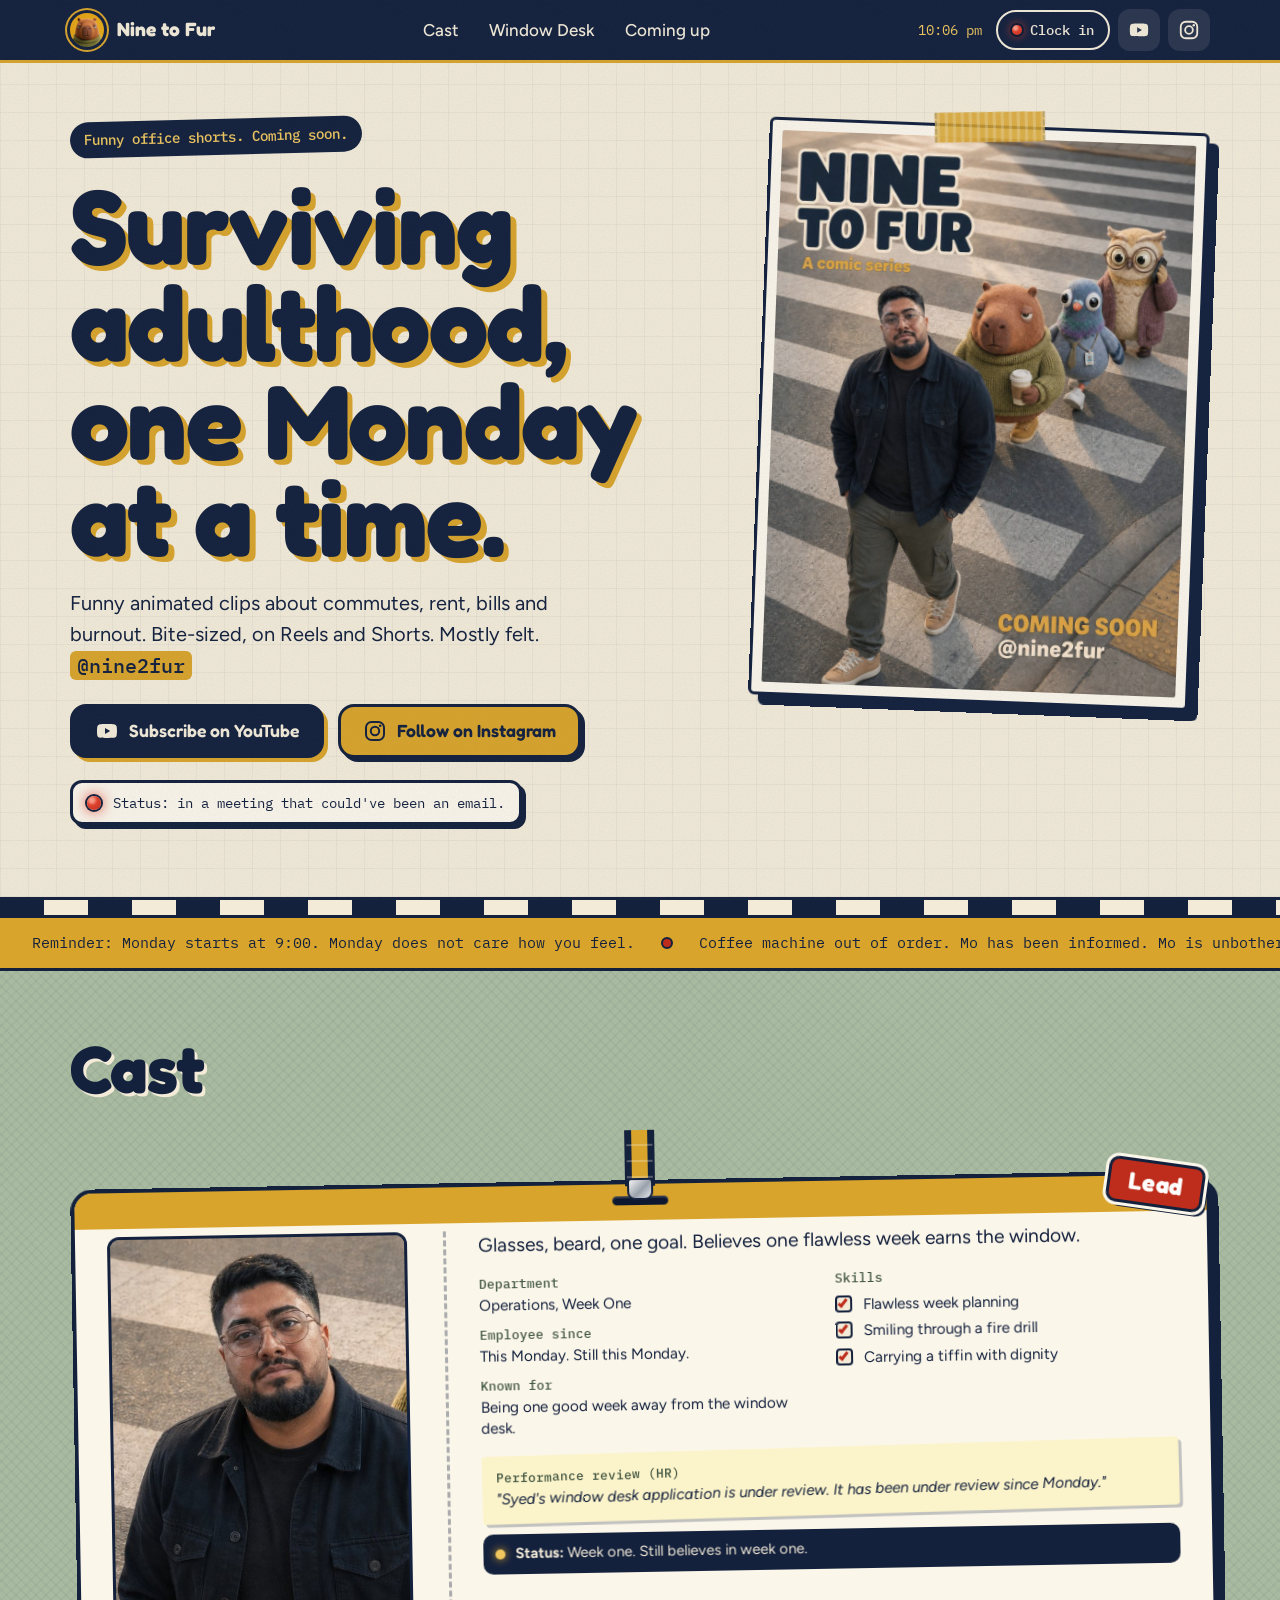
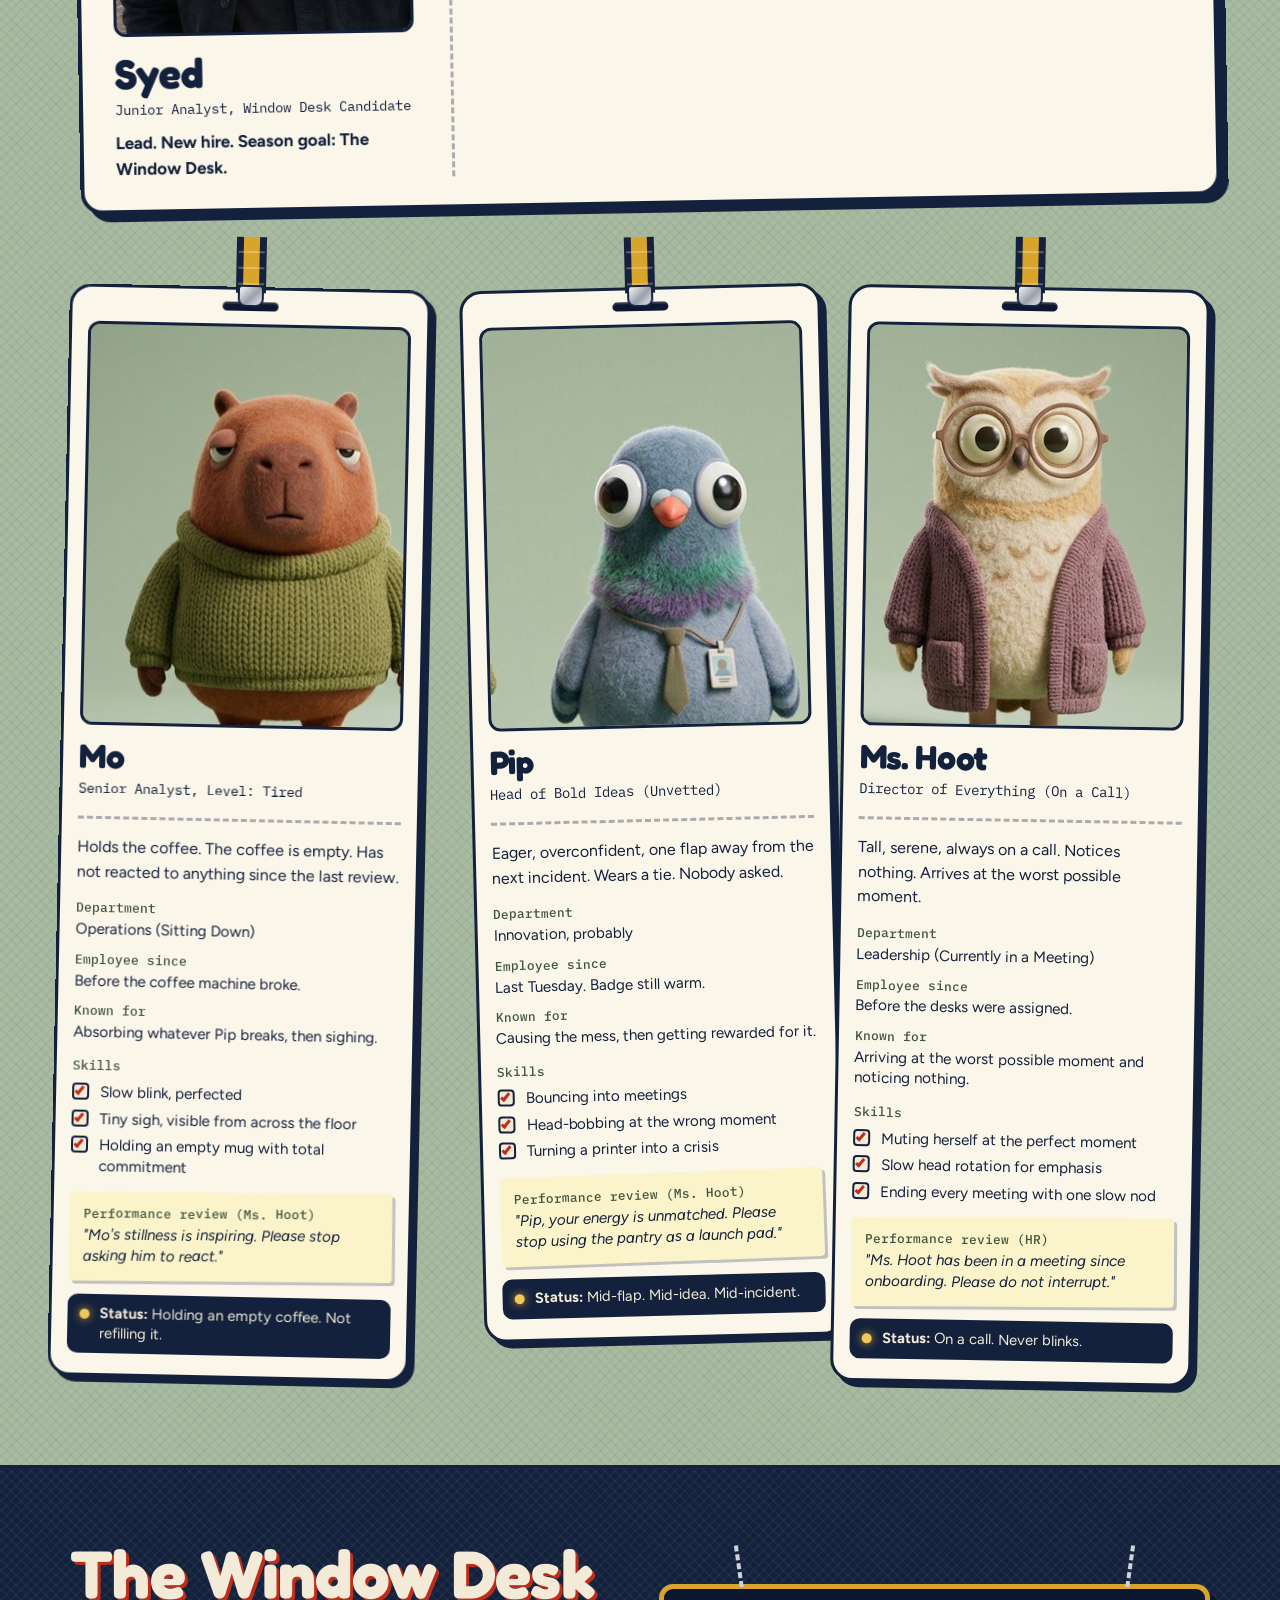
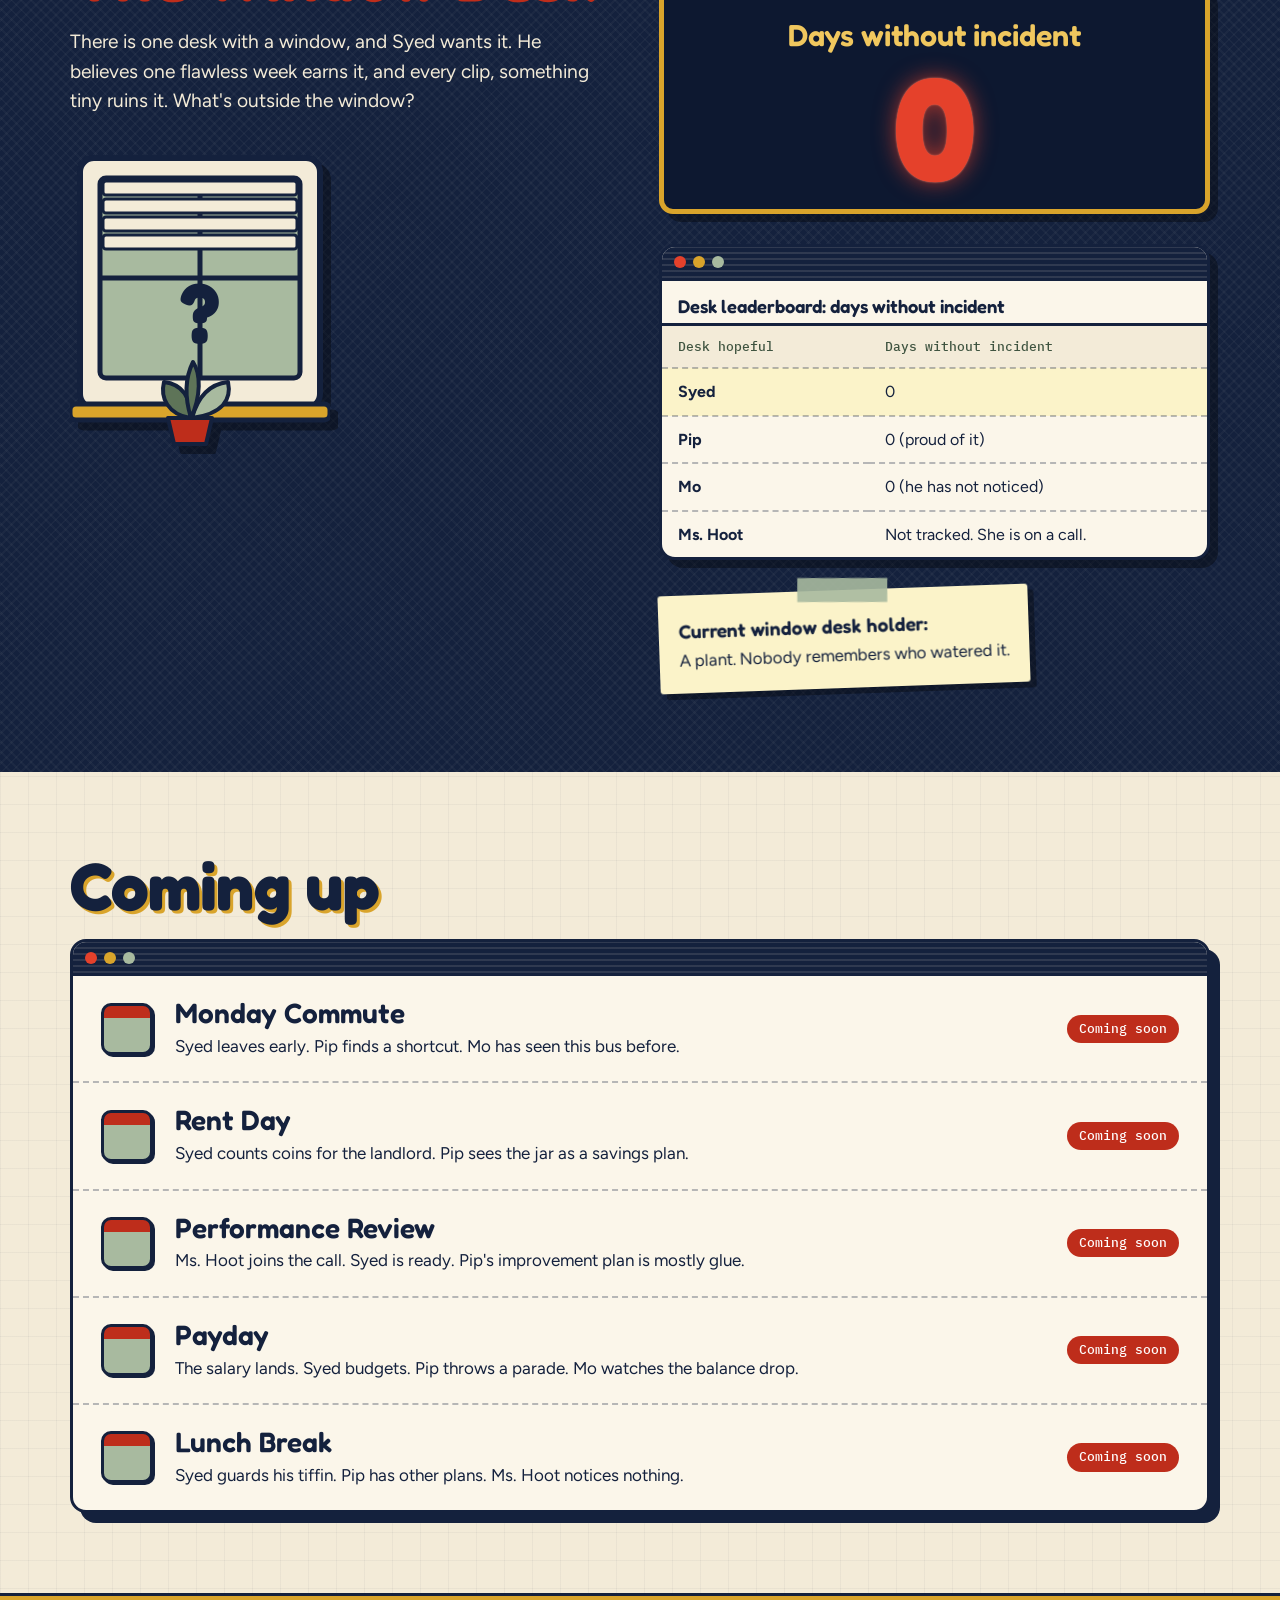
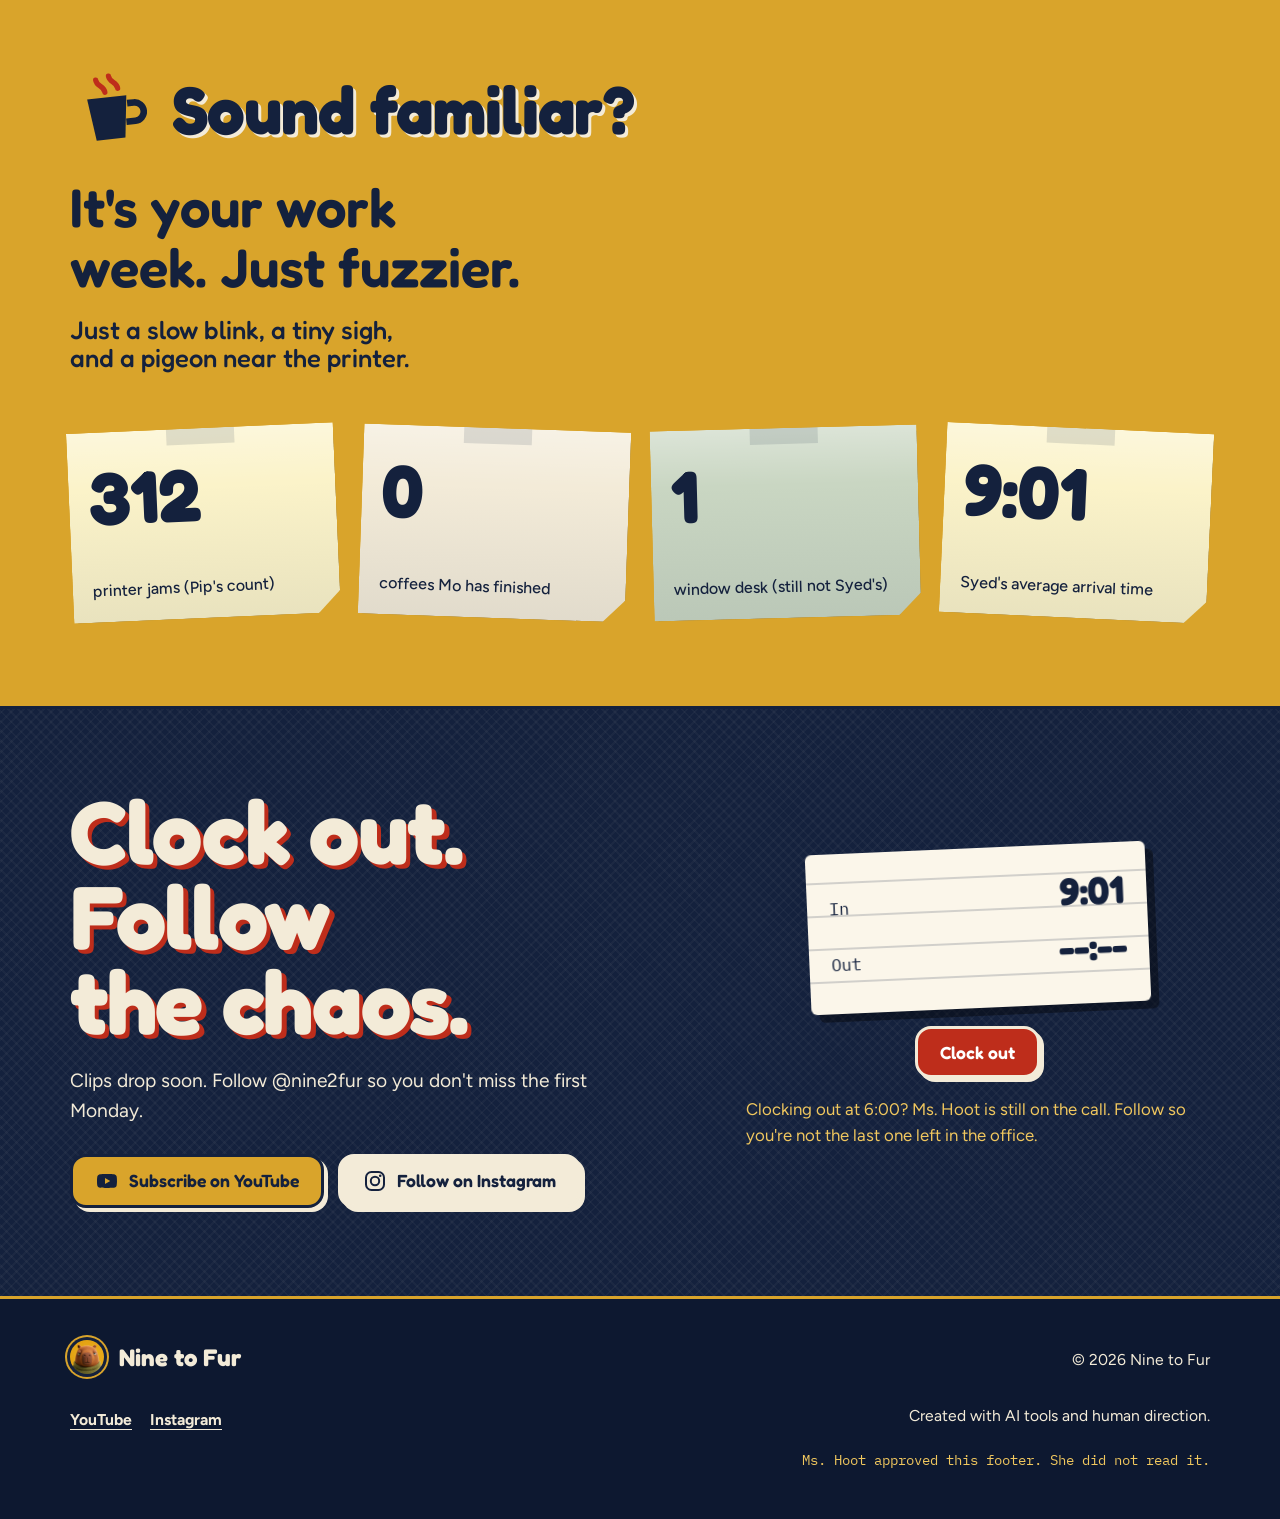
==== commit 0be97263: "Reposition as funny shorts, not a series Co-Authored-By: Claude Opus 5.5 <noreply@anthropic.com>" ====
--- a/index.html
+++ b/index.html
@@ -4,23 +4,23 @@
 <meta charset="utf-8">
 <meta name="viewport" content="width=device-width, initial-scale=1">
 <title>Nine to Fur | Surviving adulthood, one Monday at a time.</title>
-<meta name="description" content="Nine to Fur: an animated comedy about commutes, rent and burnout. 60-second episodes. Coming soon.">
-<link rel="canonical" href="https://9to4.com/">
+<meta name="description" content="Nine to Fur: funny animated shorts about office life, commutes, rent and burnout. On Reels and Shorts soon.">
+<link rel="canonical" href="https://nine2fur.com/">
 <meta name="theme-color" content="#14213D">
 
 <meta property="og:type" content="website">
 <meta property="og:site_name" content="Nine to Fur">
-<meta property="og:url" content="https://9to4.com/">
+<meta property="og:url" content="https://nine2fur.com/">
 <meta property="og:title" content="Nine to Fur | Surviving adulthood, one Monday at a time.">
-<meta property="og:description" content="Nine to Fur: an animated comedy about commutes, rent and burnout. 60-second episodes. Coming soon.">
-<meta property="og:image" content="https://9to4.com/assets/poster-crosswalk.jpg">
+<meta property="og:description" content="Nine to Fur: funny animated shorts about office life, commutes, rent and burnout. On Reels and Shorts soon.">
+<meta property="og:image" content="https://nine2fur.com/assets/poster-crosswalk.jpg">
 <meta property="og:image:width" content="600">
 <meta property="og:image:height" content="800">
 <meta property="og:image:alt" content="Syed walks a crosswalk with his three felt coworkers: Mo the capybara, Pip the pigeon and Ms. Hoot the owl.">
 <meta name="twitter:card" content="summary_large_image">
 <meta name="twitter:title" content="Nine to Fur | Surviving adulthood, one Monday at a time.">
-<meta name="twitter:description" content="Nine to Fur: an animated comedy about commutes, rent and burnout. 60-second episodes. Coming soon.">
-<meta name="twitter:image" content="https://9to4.com/assets/poster-crosswalk.jpg">
+<meta name="twitter:description" content="Nine to Fur: funny animated shorts about office life, commutes, rent and burnout. On Reels and Shorts soon.">
+<meta name="twitter:image" content="https://nine2fur.com/assets/poster-crosswalk.jpg">
 <meta name="twitter:image:alt" content="Syed walks a crosswalk with his three felt coworkers: Mo the capybara, Pip the pigeon and Ms. Hoot the owl.">
 
 <link rel="icon" type="image/svg+xml" href="data:image/svg+xml,%3Csvg xmlns='http://www.w3.org/2000/svg' viewBox='0 0 64 64'%3E%3Ccircle cx='32' cy='32' r='30' fill='%2314213D'/%3E%3Ccircle cx='32' cy='32' r='24' fill='%23D9A42B'/%3E%3Ctext x='32' y='44' font-family='Arial Black,Arial,sans-serif' font-weight='900' font-size='34' text-anchor='middle' fill='%2314213D'%3E9%3C/text%3E%3C/svg%3E">
@@ -48,7 +48,7 @@
     <nav class="topnav" aria-label="Sections">
       <a href="#cast">Cast</a>
       <a href="#window-desk">Window Desk</a>
-      <a href="#episodes">Episodes</a>
+      <a href="#episodes">Coming up</a>
     </nav>
     <div class="topbar-actions">
       <span class="now" id="now" aria-hidden="true"></span>
@@ -71,7 +71,7 @@
   <!-- 1. HERO -->
   <section class="hero" id="top" aria-labelledby="hero-title">
     <div class="wrap hero-grid">
-      <p class="pill">A comic series. Coming soon.</p>
+      <p class="pill">Funny office shorts. Coming soon.</p>
       <h1 id="hero-title">Surviving adulthood, one Monday at a time.</h1>
 
       <figure class="poster">
@@ -80,7 +80,7 @@
              alt="Poster for Nine to Fur: Syed in a dark jacket walks across a crosswalk while his three felt coworkers follow behind: Mo the capybara in a green knit sweater holding a coffee, Pip the pigeon wearing a tie and lanyard, and Ms. Hoot the owl in glasses taking a phone call.">
       </figure>
 
-      <p class="sub">Animated comedy about commutes, rent, bills and burnout. 60-second episodes. Mostly felt. <strong>@nine2fur</strong></p>
+      <p class="sub">Funny animated clips about commutes, rent, bills and burnout. Bite-sized, on Reels and Shorts. Mostly felt. <strong>@nine2fur</strong></p>
 
       <div class="cta-row">
         <a class="btn btn--navy" href="https://www.youtube.com/@nine2fur" target="_blank" rel="noopener">
@@ -287,7 +287,7 @@
 
       <div class="desk-copy">
         <h2 class="h-section" id="desk-title">The Window Desk</h2>
-        <p class="teaser">There is one desk with a window, and Syed wants it. He believes one flawless week earns it, and every episode, something tiny ruins it. What's outside the window?</p>
+        <p class="teaser">There is one desk with a window, and Syed wants it. He believes one flawless week earns it, and every clip, something tiny ruins it. What's outside the window?</p>
 
         <svg class="window-art" viewBox="0 0 260 300" role="img" aria-label="A closed office window with the blinds half down and a question mark on the glass. A potted plant sits on the sill.">
           <rect x="10" y="10" width="240" height="250" rx="14" fill="#F3EBD8" stroke="#14213D" stroke-width="6"/>
@@ -341,7 +341,7 @@
   <!-- 5. EPISODES -->
   <section class="episodes" id="episodes" aria-labelledby="ep-title">
     <div class="wrap">
-      <h2 class="h-section" id="ep-title">Episodes</h2>
+      <h2 class="h-section" id="ep-title">Coming up</h2>
       <div class="win win--wide">
         <div class="win-bar" aria-hidden="true"><i></i><i></i><i></i></div>
         <ul class="inbox">
@@ -430,7 +430,7 @@
     <div class="wrap follow-grid">
       <div>
         <h2 class="h-follow" id="follow-title">Clock out. Follow the chaos.</h2>
-        <p class="follow-sub">Episodes drop soon. Follow @nine2fur so you don't miss the first Monday.</p>
+        <p class="follow-sub">Clips drop soon. Follow @nine2fur so you don't miss the first Monday.</p>
         <div class="cta-row">
           <a class="btn btn--mustard" href="https://www.youtube.com/@nine2fur" target="_blank" rel="noopener">
             <svg width="24" height="24" aria-hidden="true"><use href="#i-yt"/></svg>
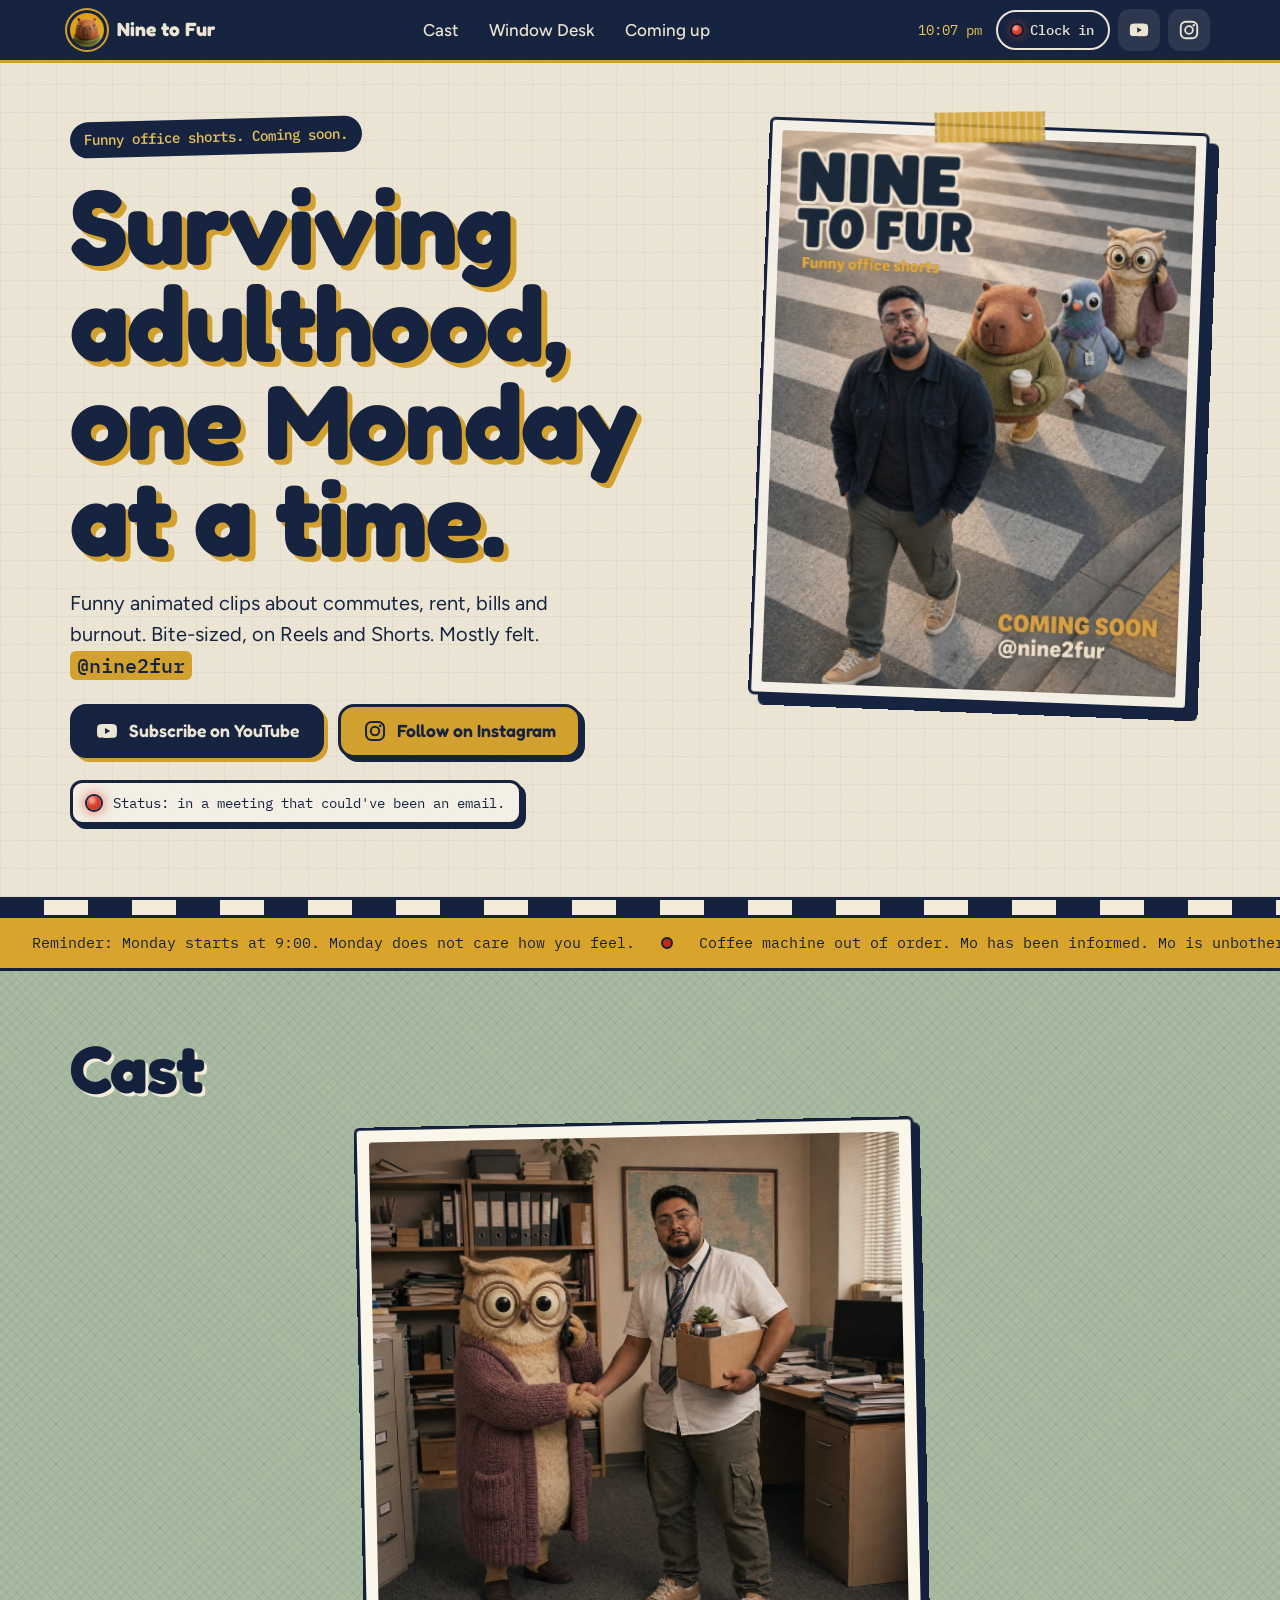
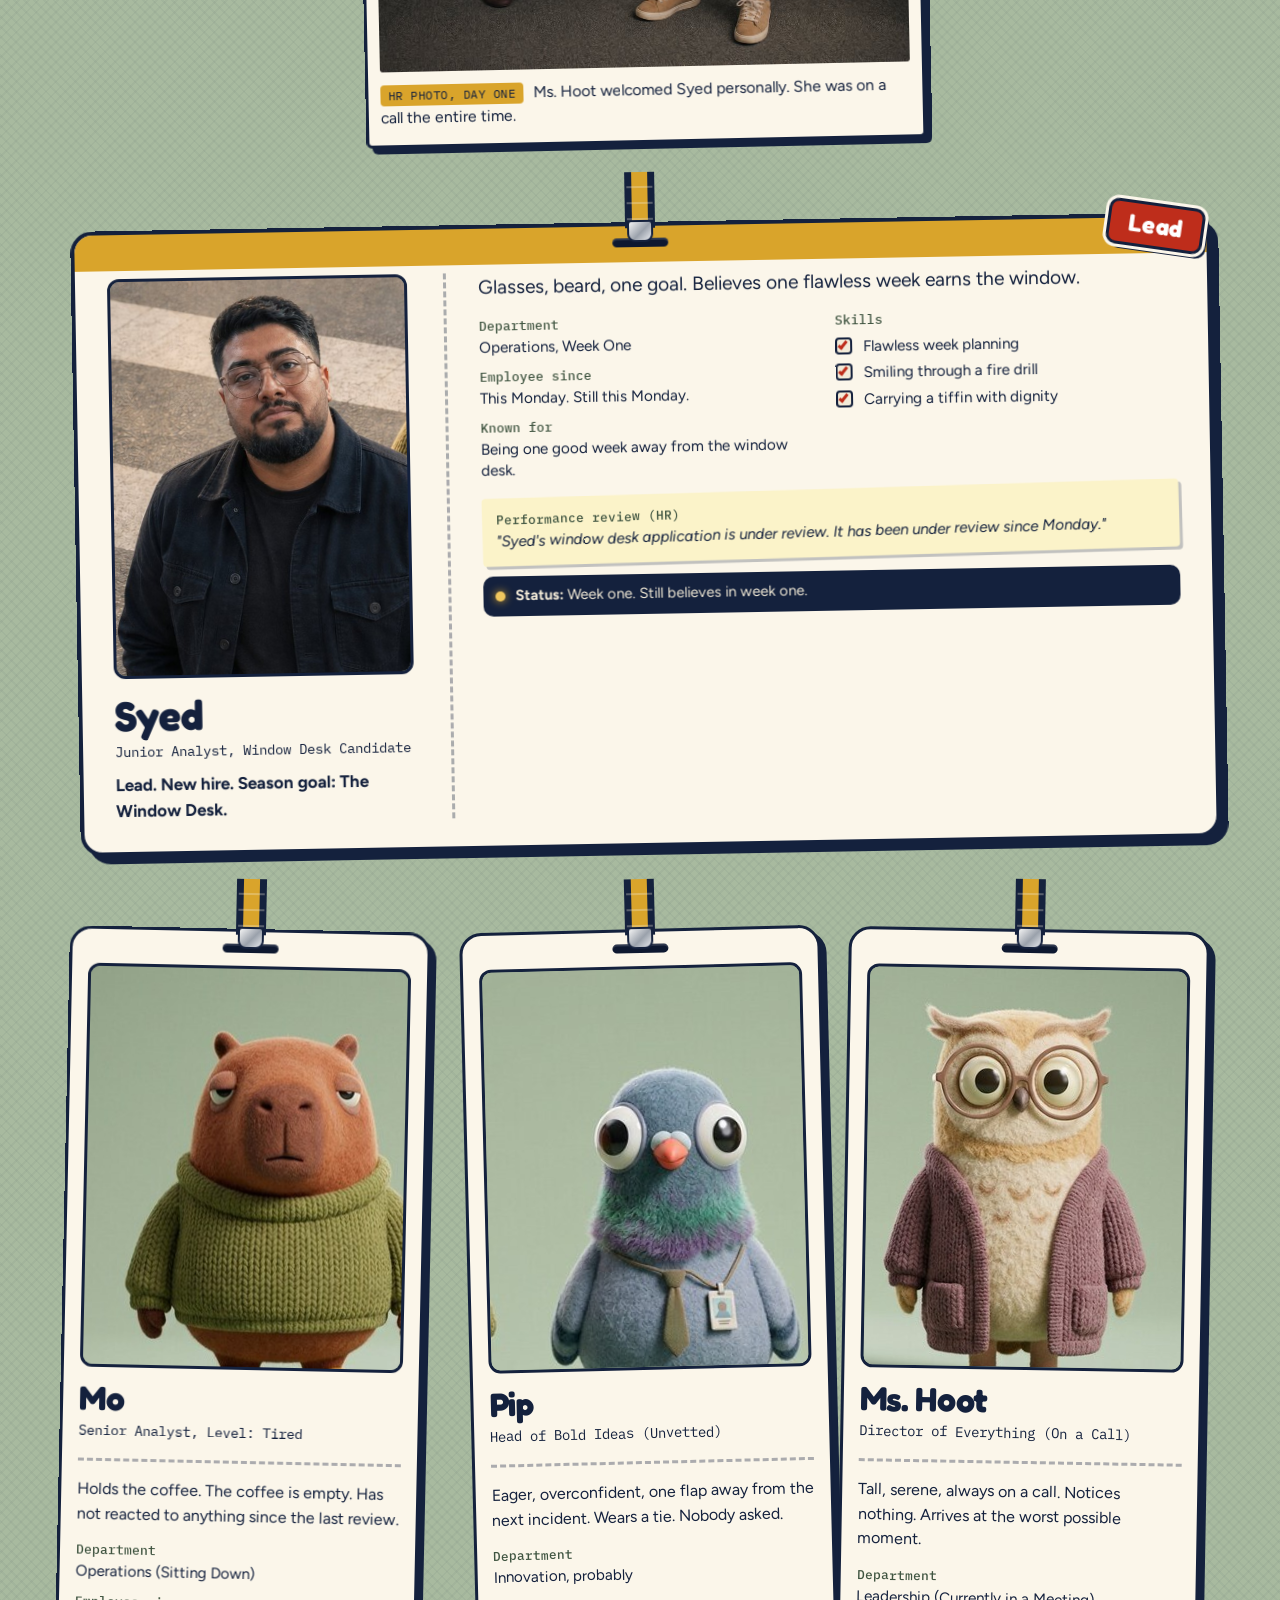
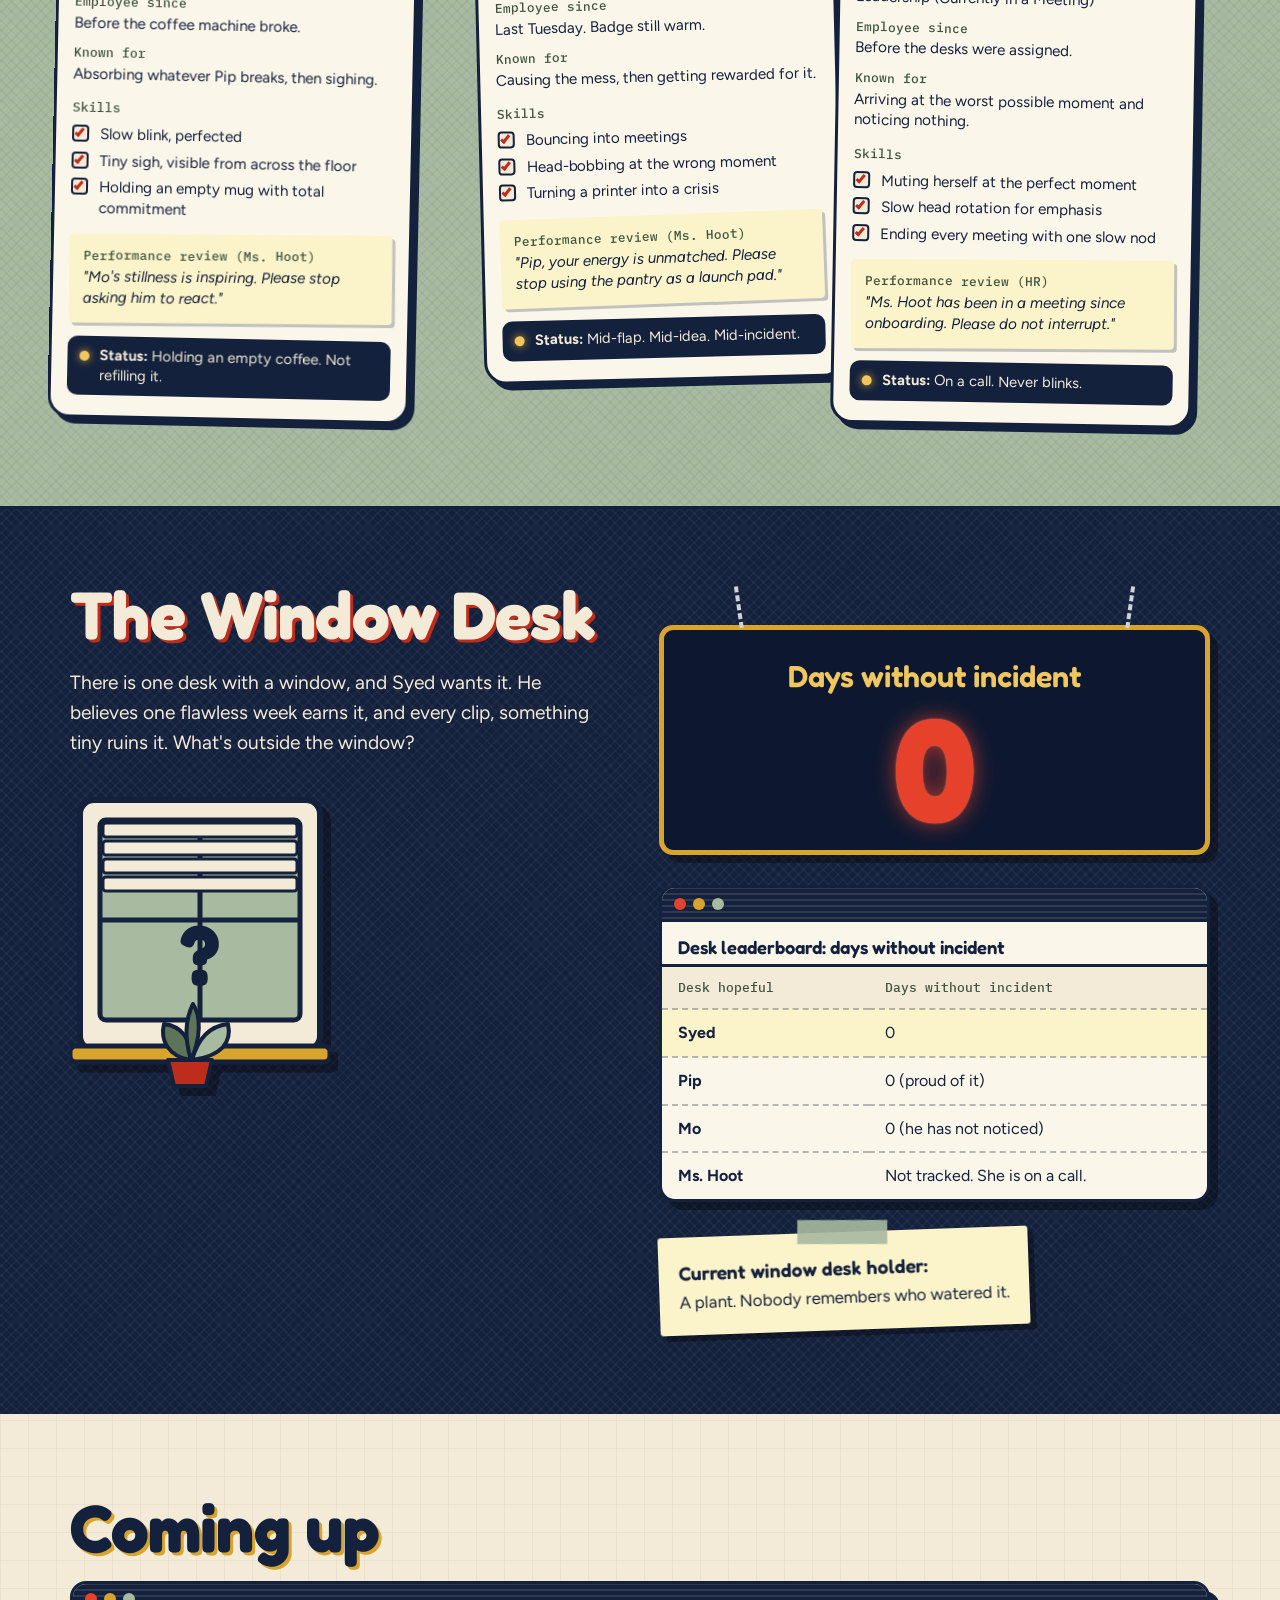
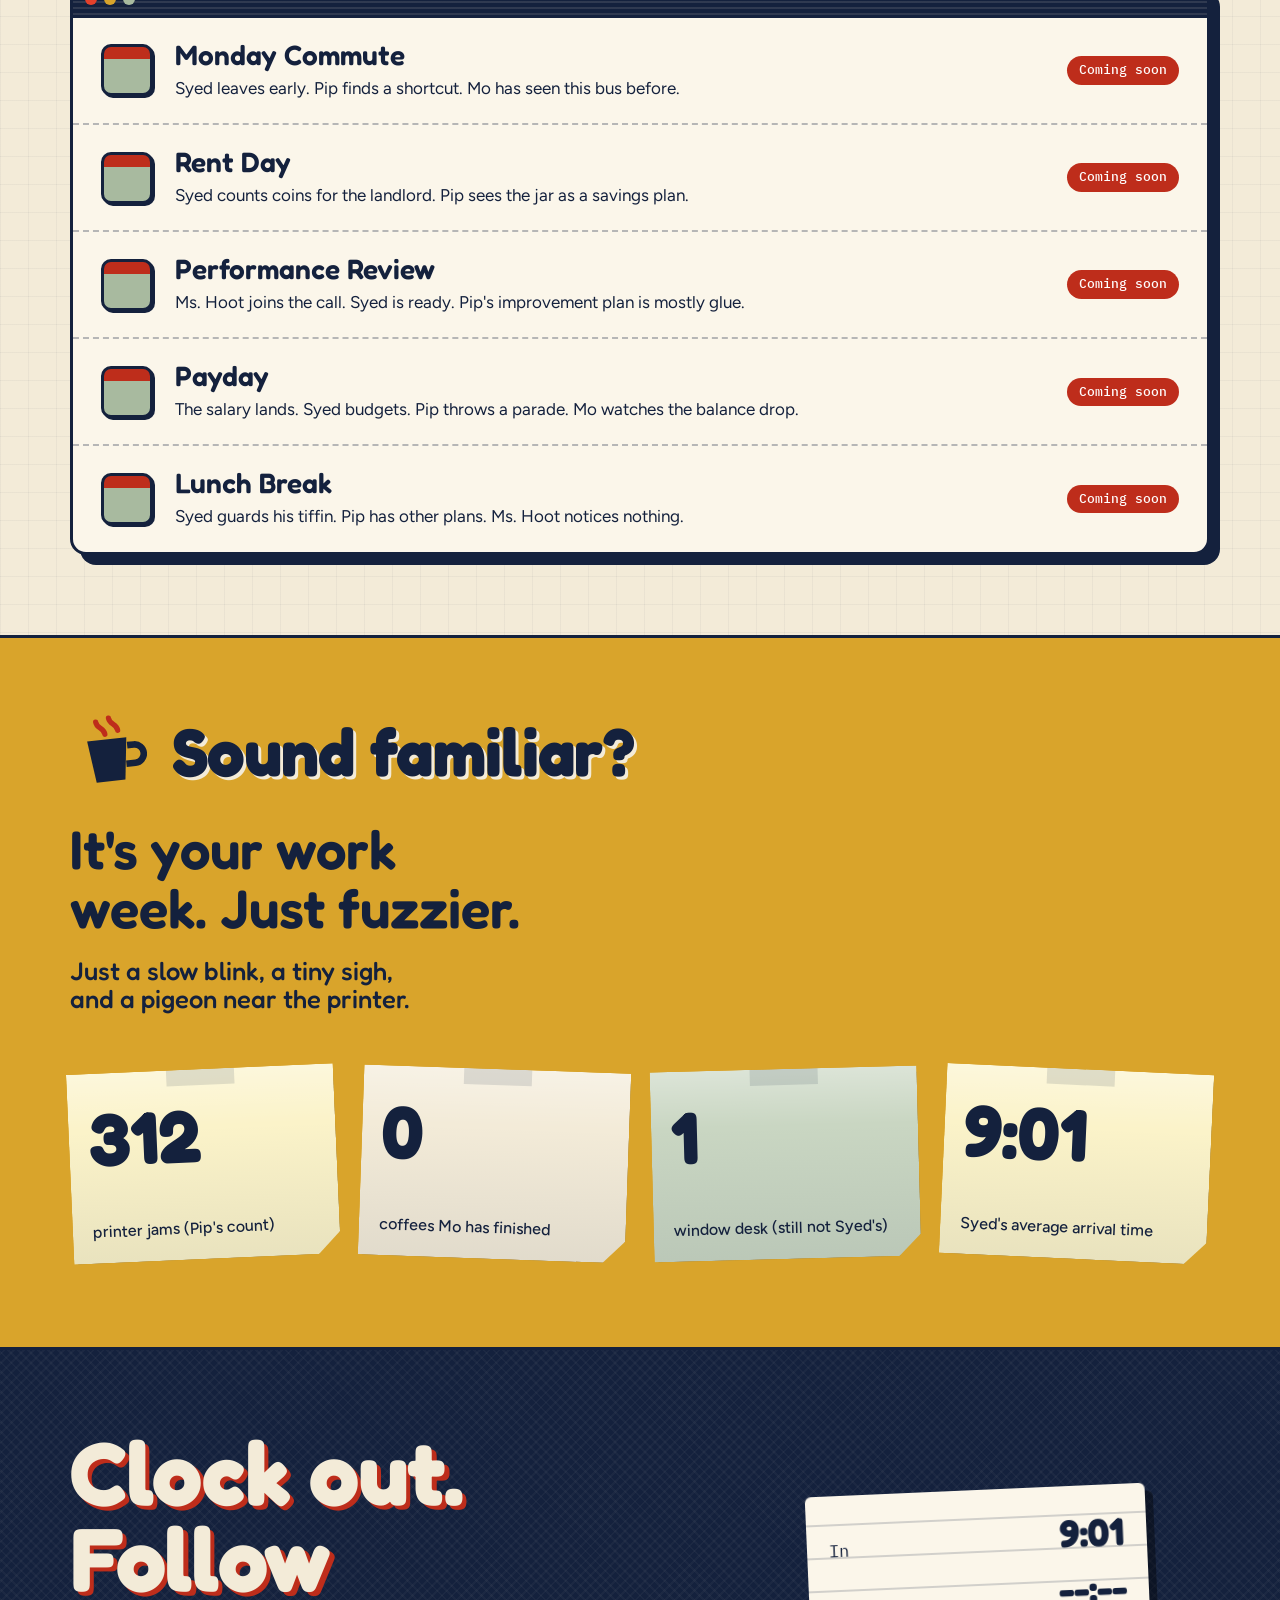
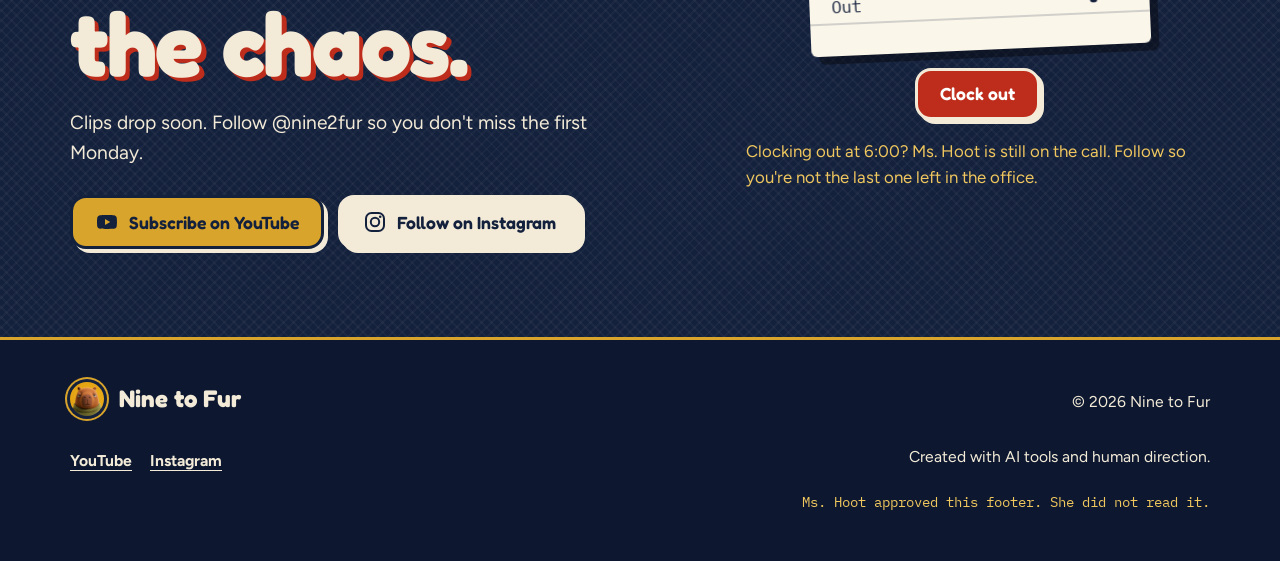
==== commit 5906b3de: "Add day-one HR photo and Instagram meme asset Co-Authored-By: Claude Opus 5.5 <noreply@anthropic.com" ====
--- a/index.html
+++ b/index.html
@@ -133,6 +133,11 @@
     <div class="wrap">
       <h2 class="h-section" id="cast-title">Cast</h2>
 
+      <figure class="day-one">
+        <img src="assets/day-one.jpg" width="1000" height="1000" loading="lazy" alt="Syed on his first day, holding a box of desk stuff and shaking hands with Ms. Hoot the owl, who is still on a phone call.">
+        <figcaption><span class="day-one-tag">HR photo, day one</span> Ms. Hoot welcomed Syed personally. She was on a call the entire time.</figcaption>
+      </figure>
+
       <div class="cast-grid">
 
         <!-- SYED, LEAD -->
--- a/styles.css
+++ b/styles.css
@@ -635,3 +635,10 @@
 @media (prefers-reduced-motion: reduce) {
   *, *::before, *::after { animation: none !important; transition: none !important; scroll-behavior: auto !important; }
 }
+
+/* Day-one HR photo */
+.day-one { margin: 0 auto 40px; max-width: 560px; background: var(--cream-lt); padding: 12px 12px 16px; border: 3px solid var(--navy); border-radius: 6px; box-shadow: var(--shadow); transform: rotate(-1.2deg); }
+.day-one img { display: block; width: 100%; height: auto; border-radius: 3px; }
+.day-one figcaption { margin-top: 12px; font-size: .98rem; line-height: 1.45; color: var(--navy); }
+.day-one-tag { display: inline-block; margin-right: 6px; padding: 2px 8px; font-family: var(--f-mono); font-size: .75rem; text-transform: uppercase; letter-spacing: .04em; background: var(--mustard); border-radius: 4px; }
+@media (prefers-reduced-motion: no-preference) { .day-one { transition: transform .3s var(--spring); } .day-one:hover { transform: rotate(0deg) scale(1.01); } }
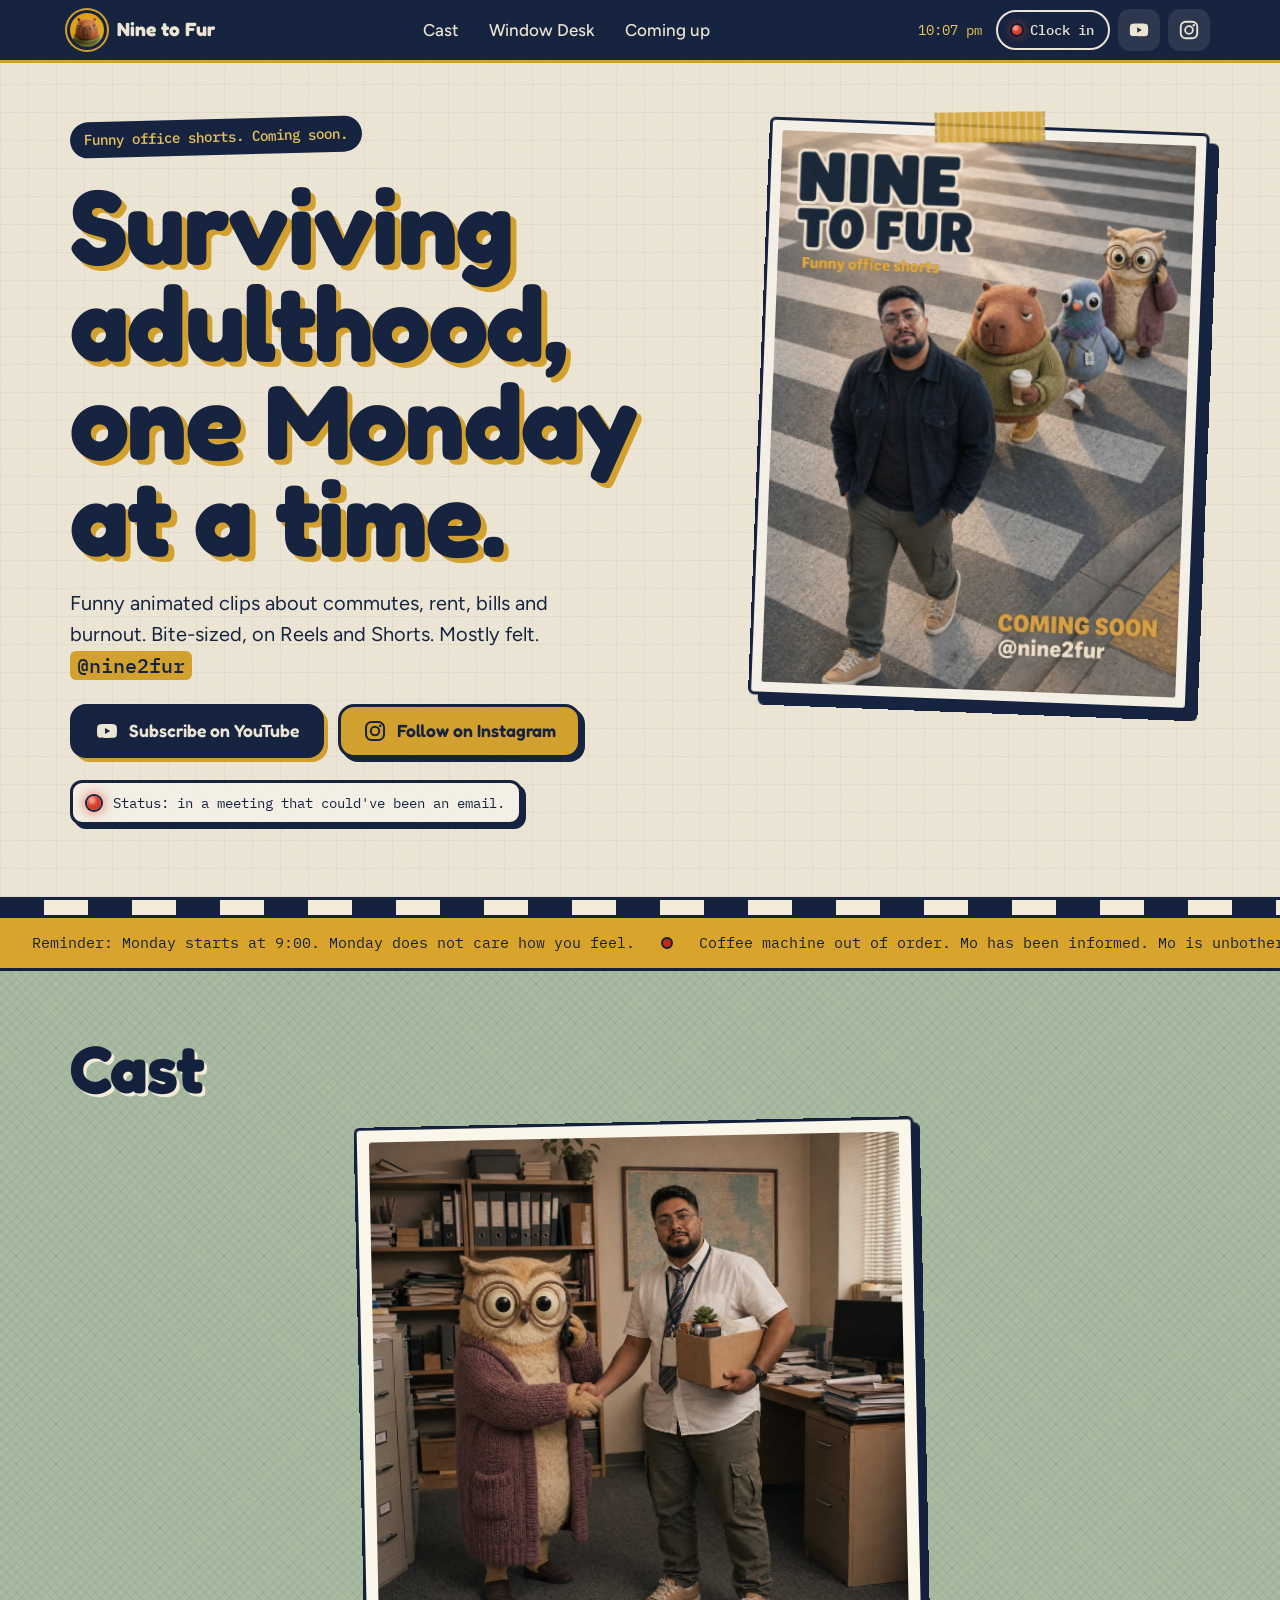
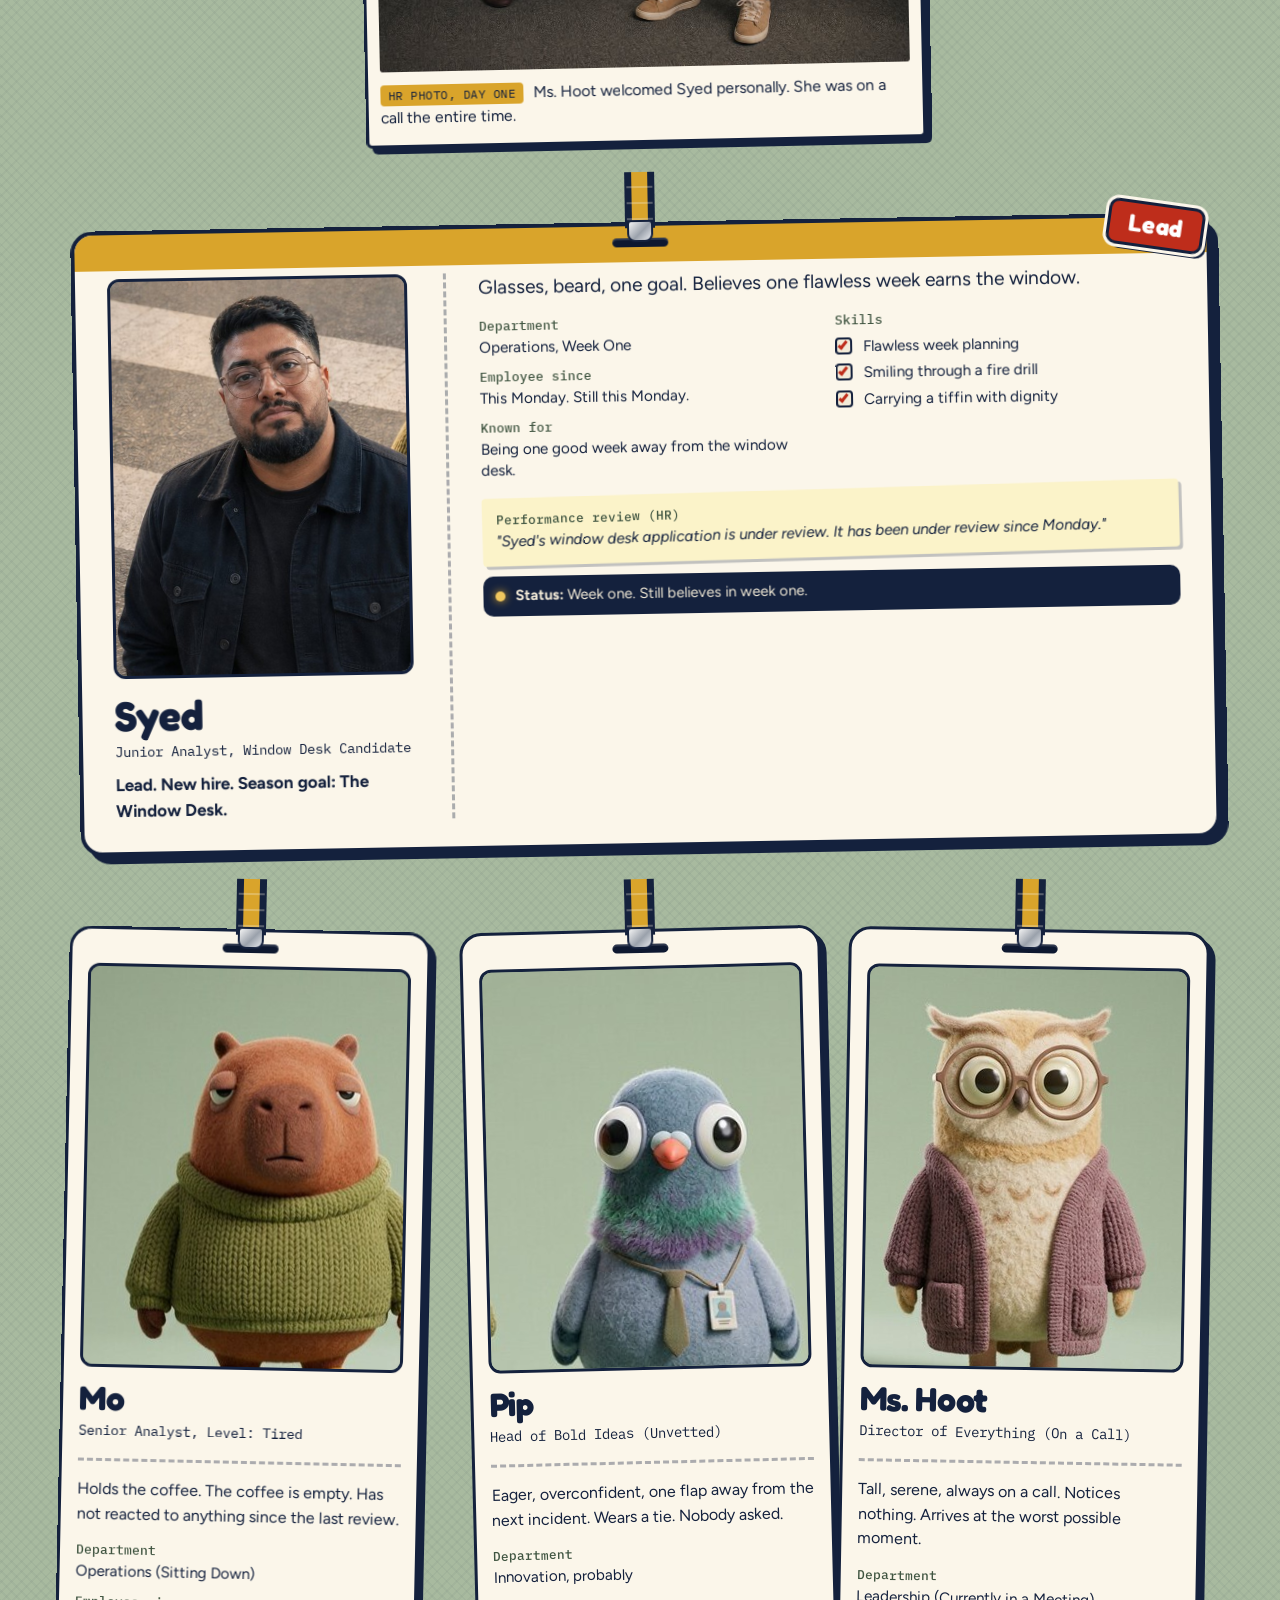
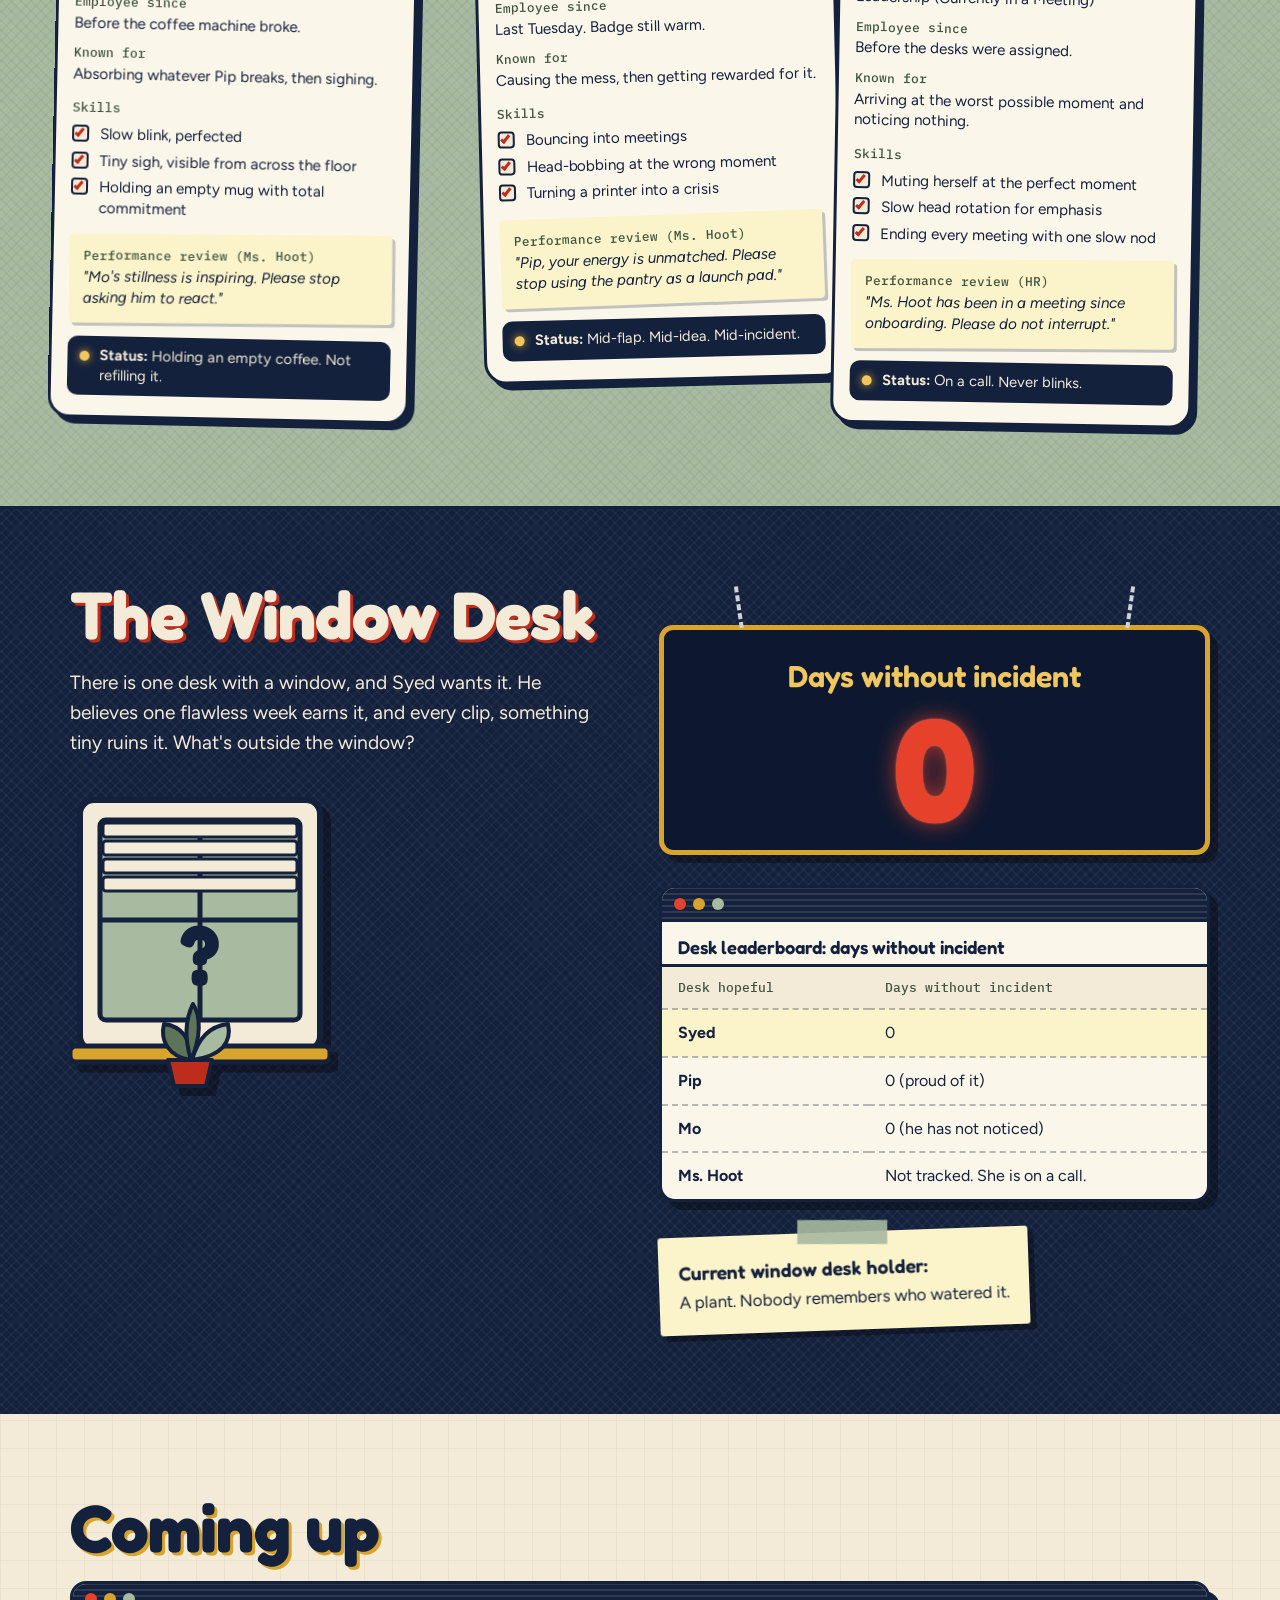
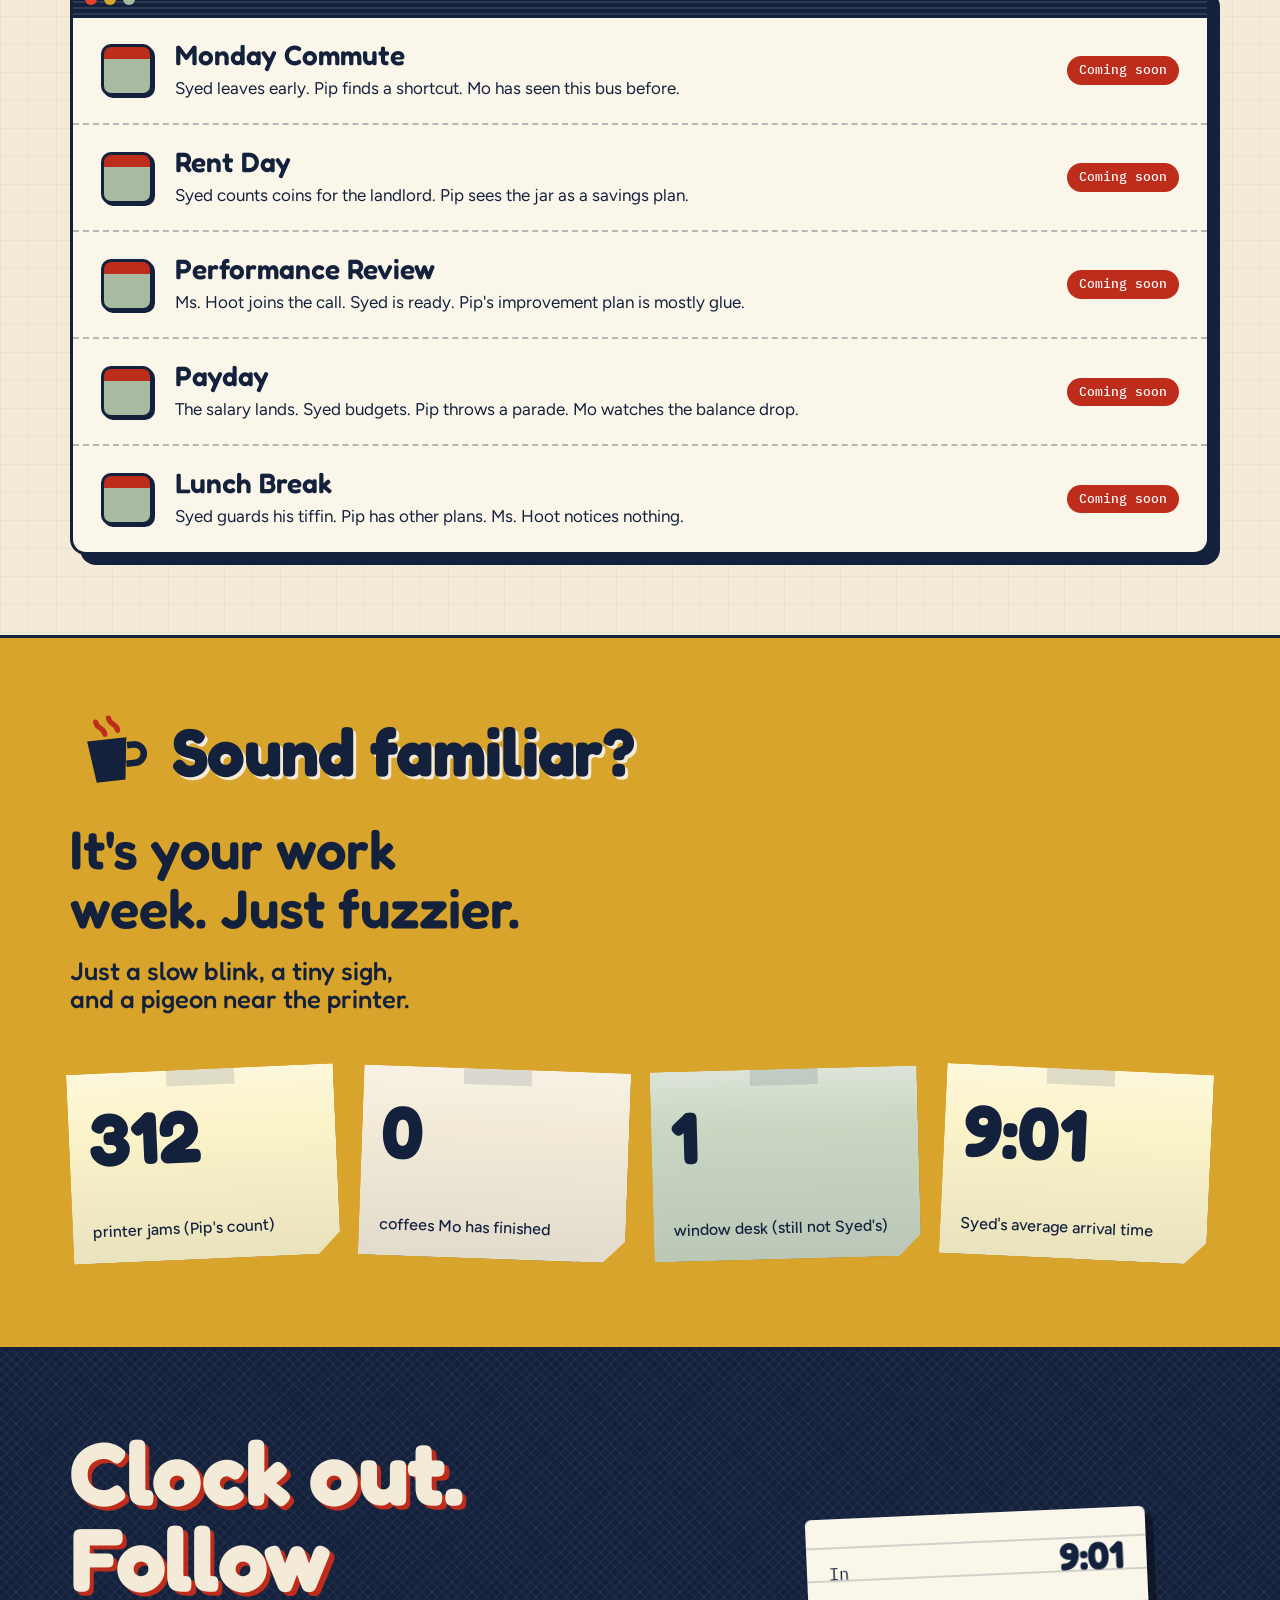
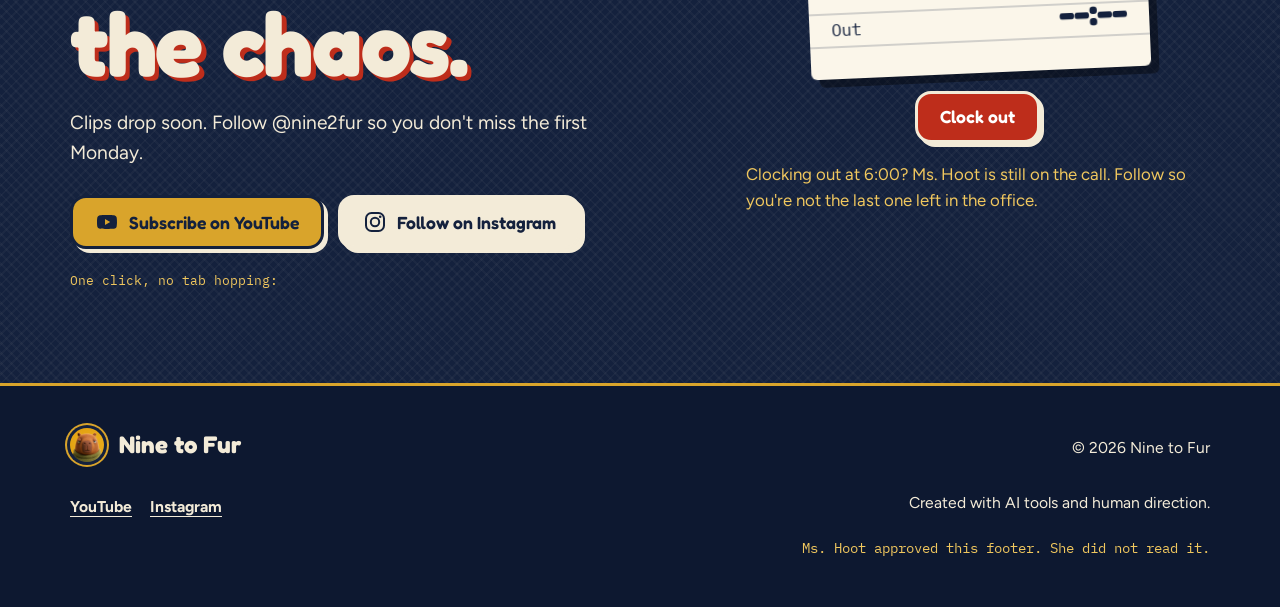
==== commit bb47ee23: "Add official YouTube subscribe button with live count Co-Authored-By: Claude Opus 5.5 <noreply@anthr" ====
--- a/index.html
+++ b/index.html
@@ -446,6 +446,10 @@
             Follow on Instagram
           </a>
         </div>
+        <div class="yt-sub">
+          <span class="yt-sub-label">One click, no tab hopping:</span>
+          <div class="g-ytsubscribe" data-channelid="UC-ym7jDNNoQwVMvAZJpFIWw" data-layout="default" data-theme="dark" data-count="default"></div>
+        </div>
       </div>
 
       <div class="punch">
@@ -479,5 +483,6 @@
 </footer>
 
 <script src="script.js" defer></script>
+<script src="https://apis.google.com/js/platform.js" async></script>
 </body>
 </html>
--- a/styles.css
+++ b/styles.css
@@ -642,3 +642,7 @@
 .day-one figcaption { margin-top: 12px; font-size: .98rem; line-height: 1.45; color: var(--navy); }
 .day-one-tag { display: inline-block; margin-right: 6px; padding: 2px 8px; font-family: var(--f-mono); font-size: .75rem; text-transform: uppercase; letter-spacing: .04em; background: var(--mustard); border-radius: 4px; }
 @media (prefers-reduced-motion: no-preference) { .day-one { transition: transform .3s var(--spring); } .day-one:hover { transform: rotate(0deg) scale(1.01); } }
+
+/* Official YouTube subscribe widget */
+.yt-sub { display: flex; flex-wrap: wrap; align-items: center; gap: 10px; margin-top: 18px; min-height: 28px; }
+.yt-sub-label { font-family: var(--f-mono); font-size: .8rem; color: var(--mustard-lt); }
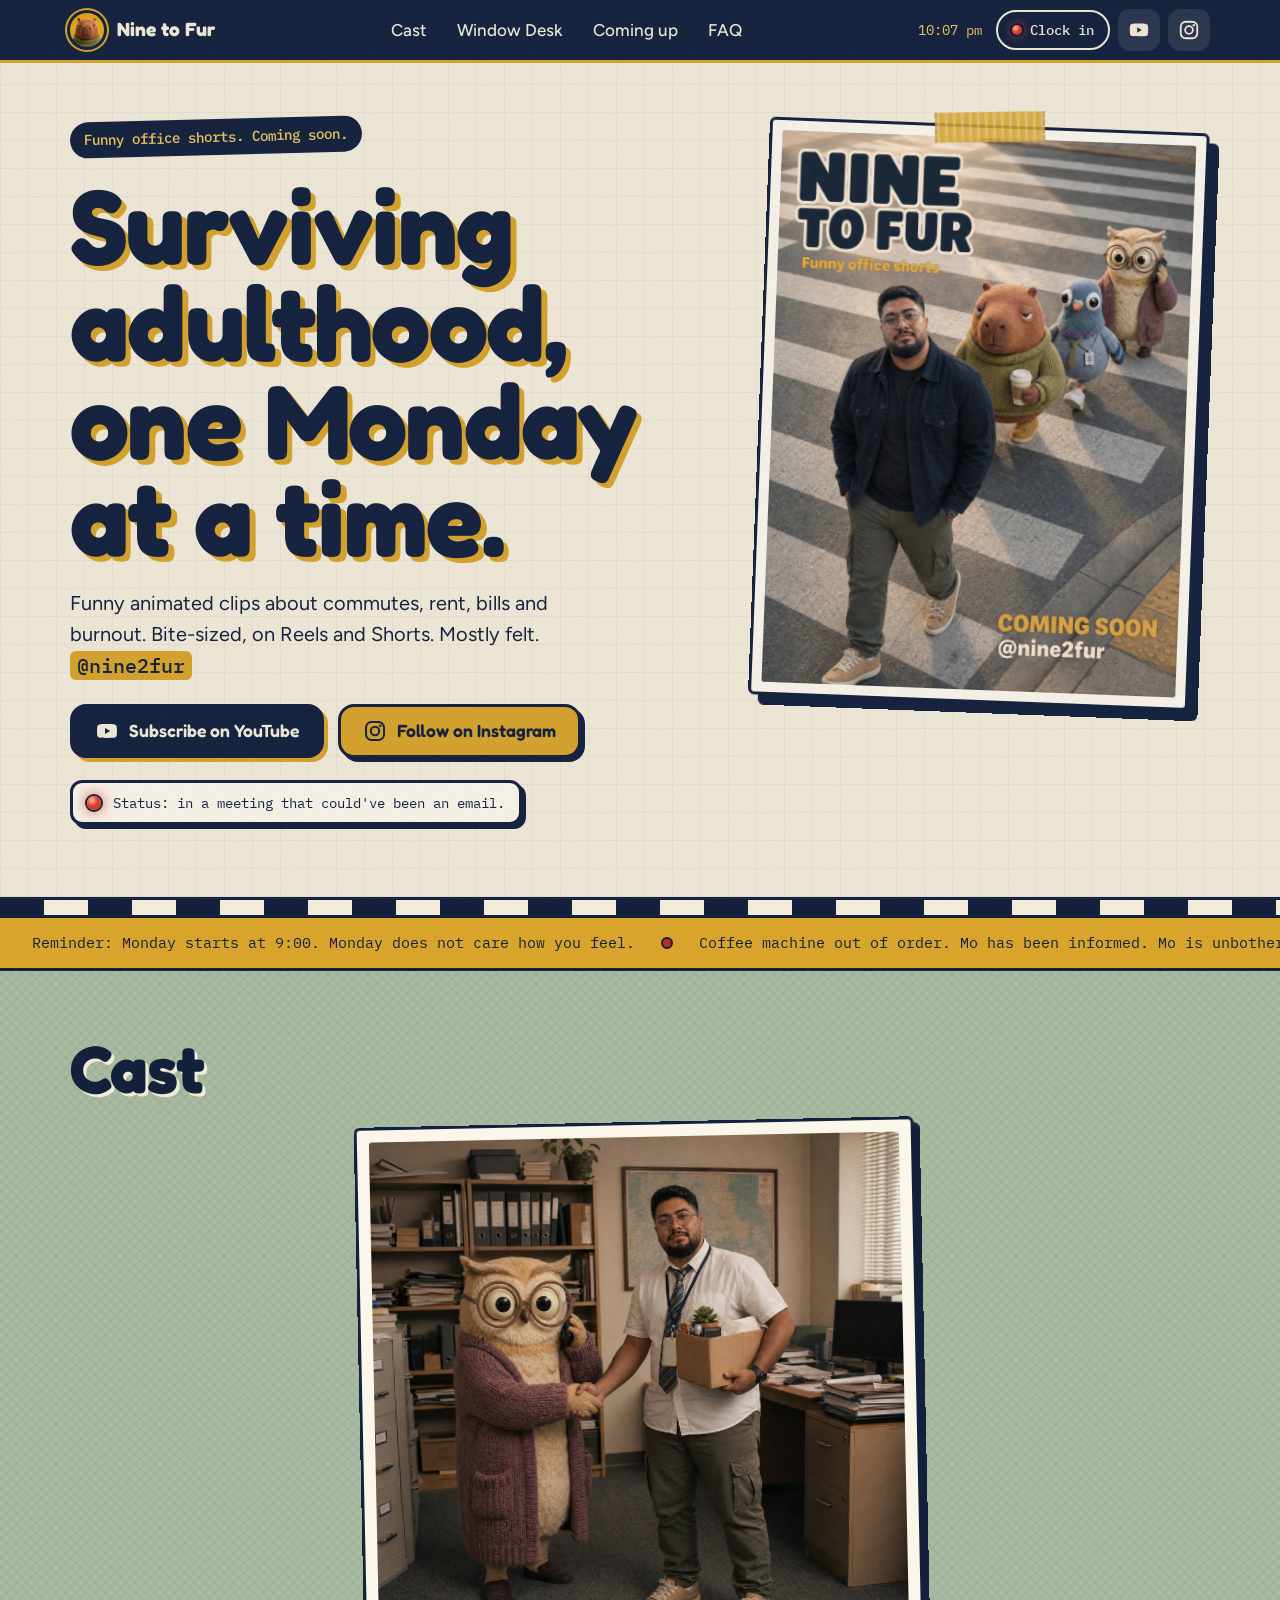
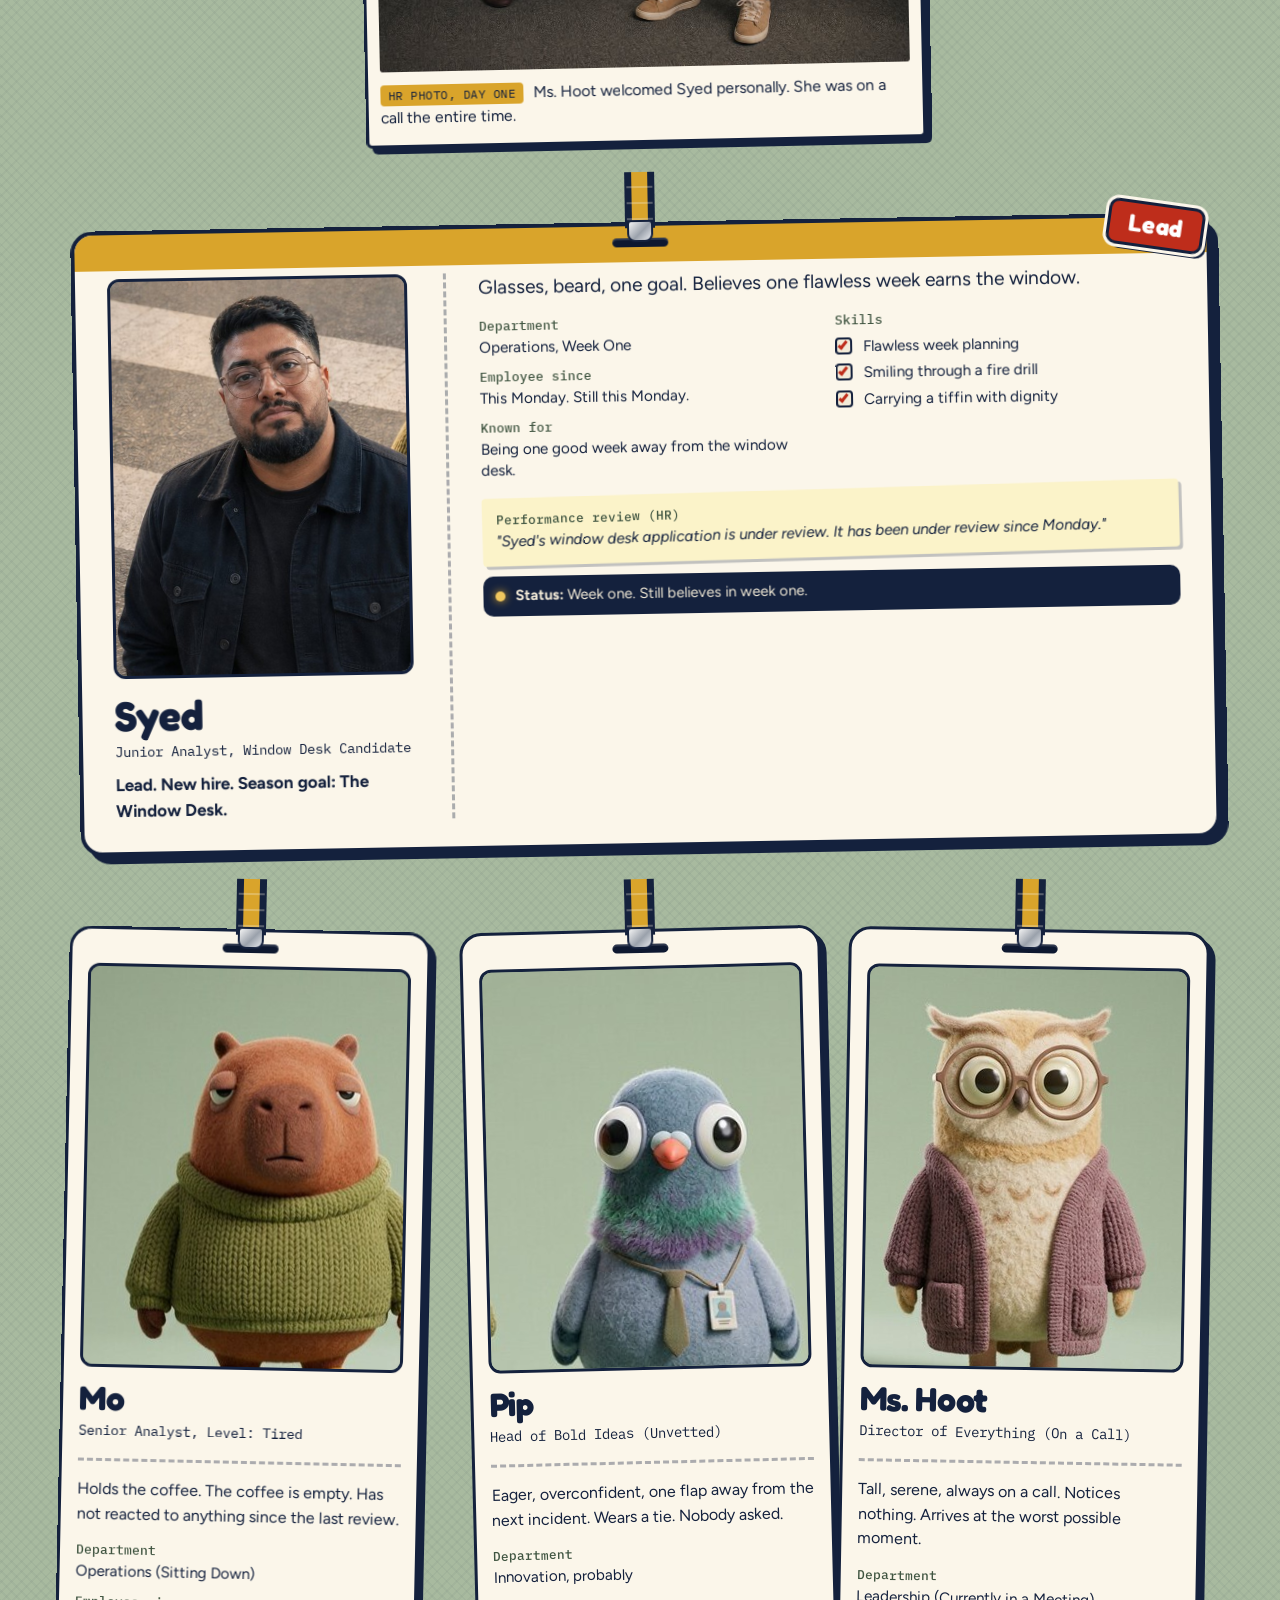
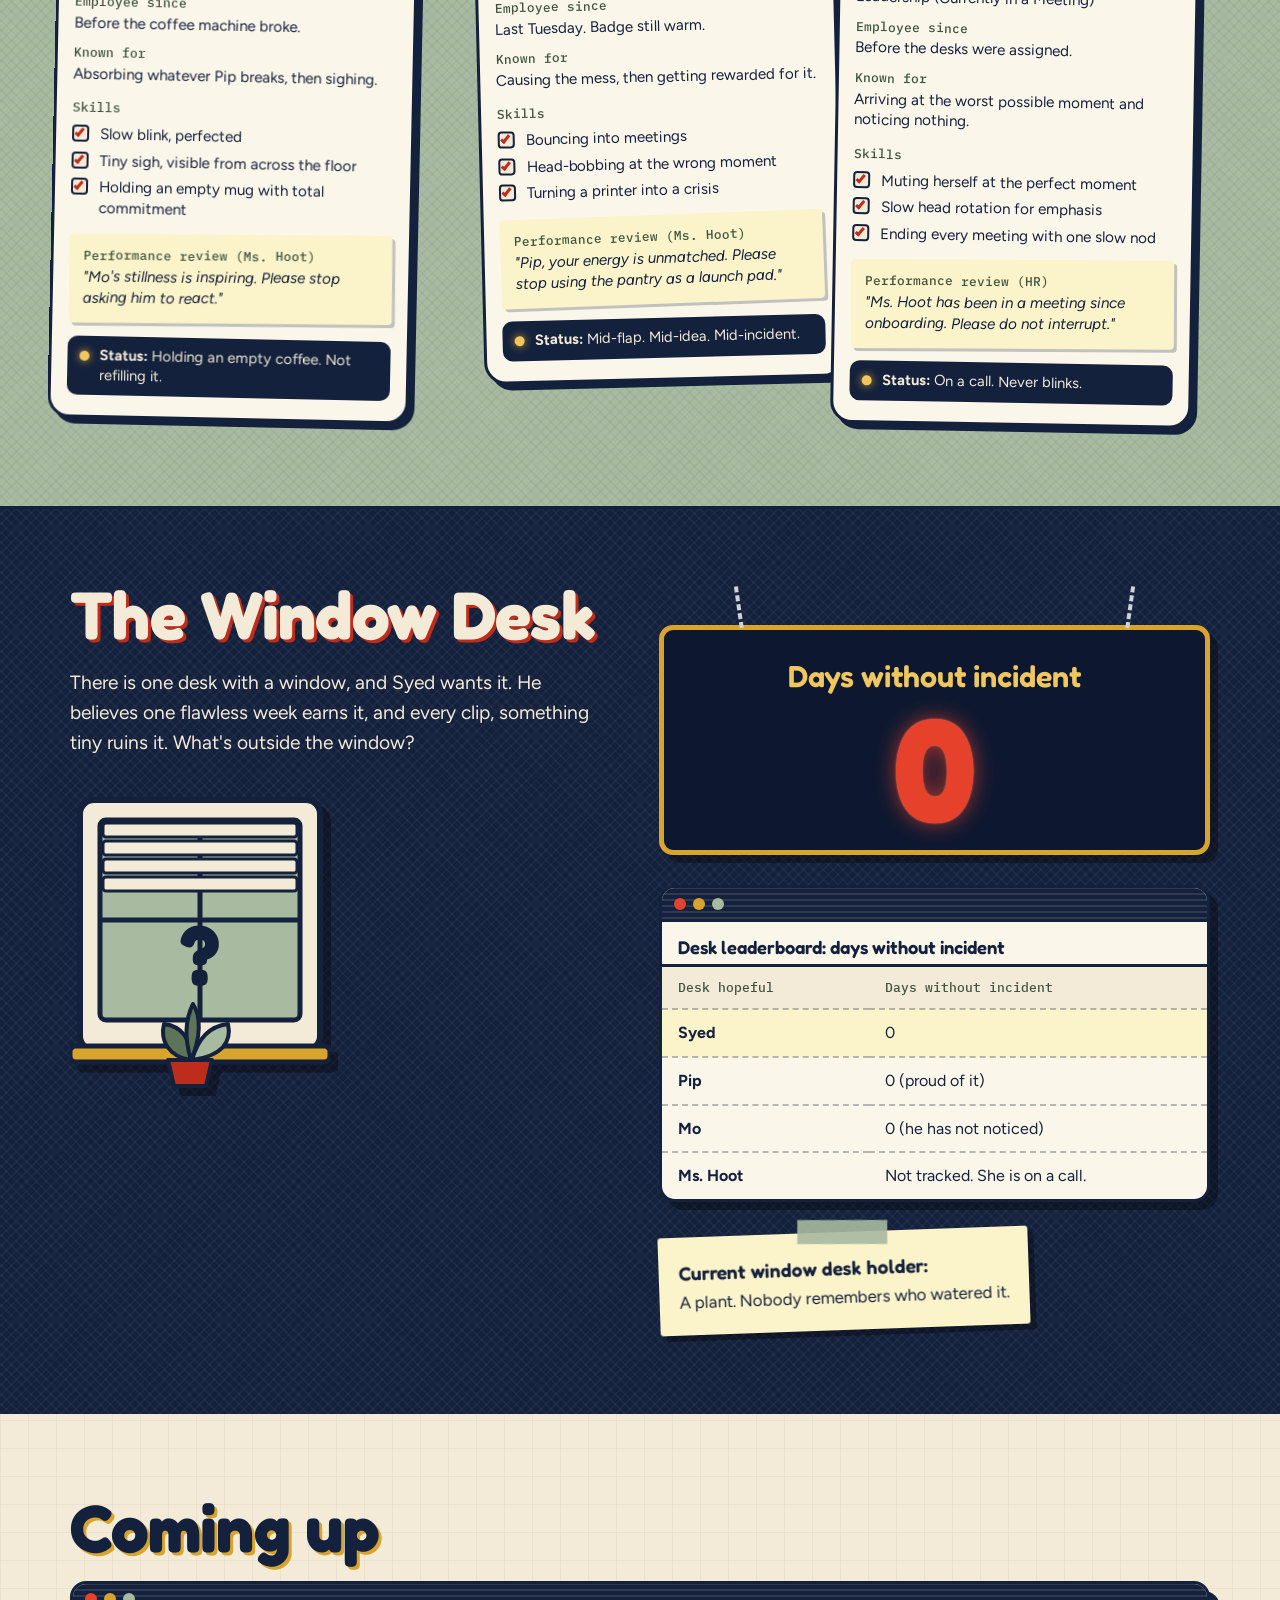
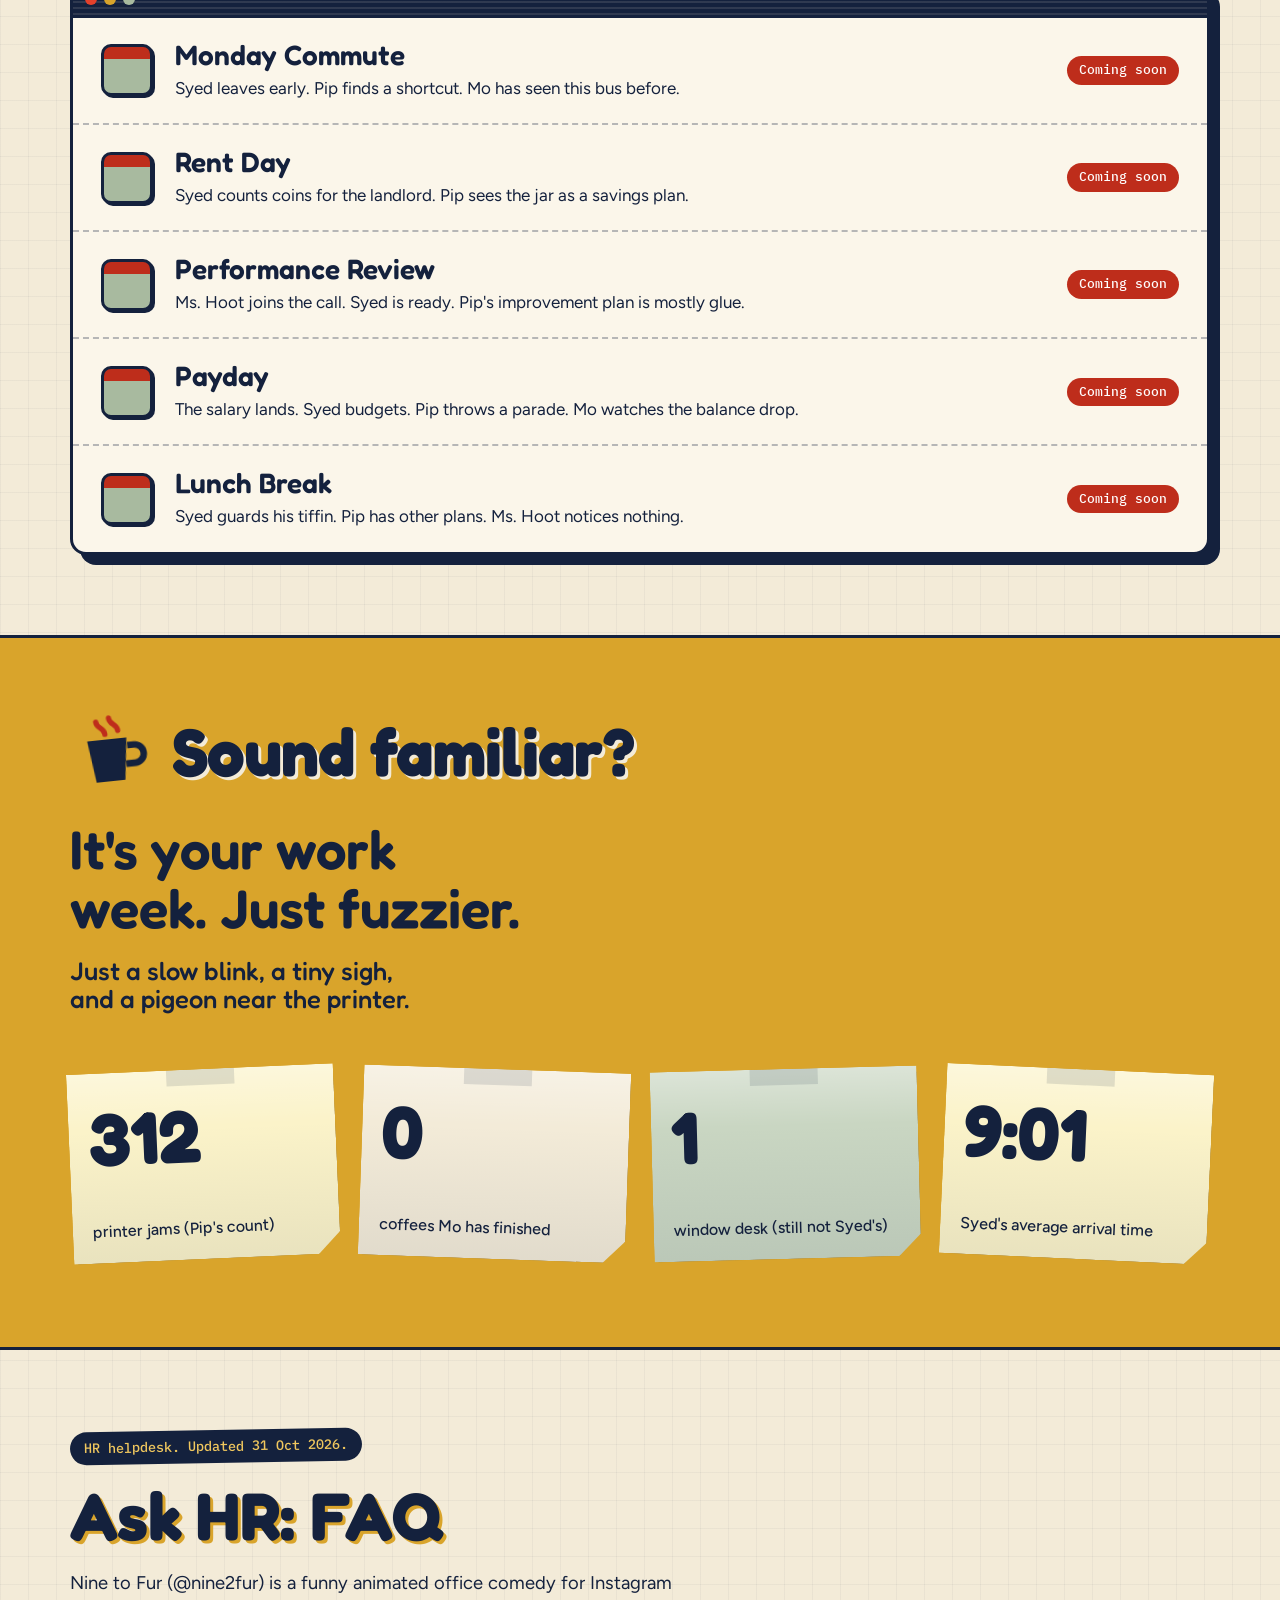
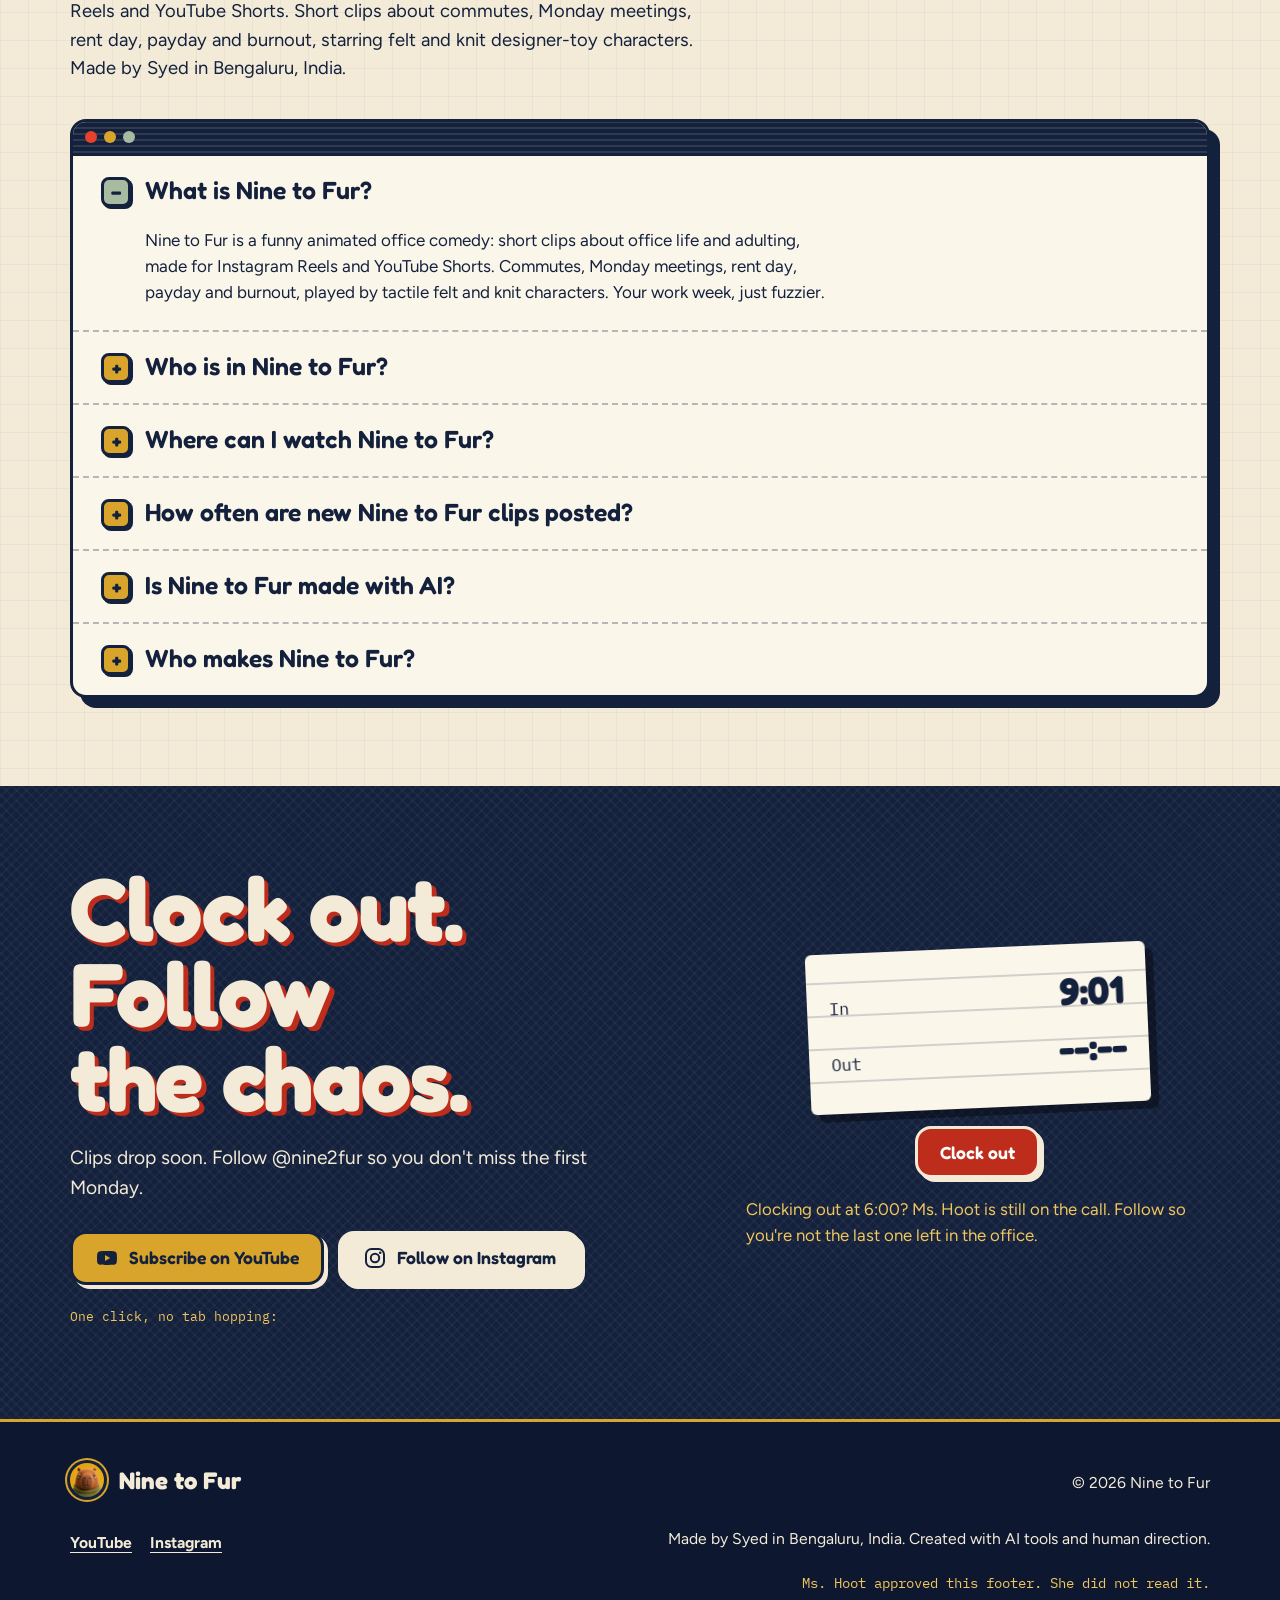
==== commit 2006cbfb: "Add SEO, AEO and GEO: meta, JSON-LD graph, visible FAQ, robots/sitemap/llms.txt, 404 - Tighter title" ====
--- a/index.html
+++ b/index.html
@@ -1,34 +1,190 @@
 <!doctype html>
-<html lang="en">
+<html lang="en-IN">
 <head>
 <meta charset="utf-8">
 <meta name="viewport" content="width=device-width, initial-scale=1">
-<title>Nine to Fur | Surviving adulthood, one Monday at a time.</title>
-<meta name="description" content="Nine to Fur: funny animated shorts about office life, commutes, rent and burnout. On Reels and Shorts soon.">
+<title>Nine to Fur | Funny animated office shorts about adulting</title>
+<meta name="description" content="Nine to Fur: funny animated office shorts about adulting. Commutes, Monday meetings, rent day and burnout, in felt. On Instagram Reels and YouTube Shorts.">
 <link rel="canonical" href="https://nine2fur.com/">
+<meta name="robots" content="index, follow, max-image-preview:large, max-snippet:-1, max-video-preview:-1">
+<meta name="author" content="Syed">
 <meta name="theme-color" content="#14213D">
 
 <meta property="og:type" content="website">
 <meta property="og:site_name" content="Nine to Fur">
+<meta property="og:locale" content="en_IN">
 <meta property="og:url" content="https://nine2fur.com/">
 <meta property="og:title" content="Nine to Fur | Surviving adulthood, one Monday at a time.">
-<meta property="og:description" content="Nine to Fur: funny animated shorts about office life, commutes, rent and burnout. On Reels and Shorts soon.">
+<meta property="og:description" content="Funny animated office shorts about adulting: commutes, Monday meetings, rent day and burnout. Felt characters, new on Instagram Reels and YouTube Shorts.">
 <meta property="og:image" content="https://nine2fur.com/assets/poster-crosswalk.jpg">
-<meta property="og:image:width" content="600">
-<meta property="og:image:height" content="800">
+<meta property="og:image:type" content="image/jpeg">
+<meta property="og:image:width" content="900">
+<meta property="og:image:height" content="1200">
 <meta property="og:image:alt" content="Syed walks a crosswalk with his three felt coworkers: Mo the capybara, Pip the pigeon and Ms. Hoot the owl.">
 <meta name="twitter:card" content="summary_large_image">
 <meta name="twitter:title" content="Nine to Fur | Surviving adulthood, one Monday at a time.">
-<meta name="twitter:description" content="Nine to Fur: funny animated shorts about office life, commutes, rent and burnout. On Reels and Shorts soon.">
+<meta name="twitter:description" content="Funny animated office shorts about adulting: commutes, Monday meetings, rent day and burnout. Felt characters, new on Instagram Reels and YouTube Shorts.">
 <meta name="twitter:image" content="https://nine2fur.com/assets/poster-crosswalk.jpg">
 <meta name="twitter:image:alt" content="Syed walks a crosswalk with his three felt coworkers: Mo the capybara, Pip the pigeon and Ms. Hoot the owl.">
 
+<link rel="apple-touch-icon" href="/assets/mo-avatar.jpg">
+<link rel="icon" type="image/png" sizes="192x192" href="/assets/icon-192.png">
 <link rel="icon" type="image/svg+xml" href="data:image/svg+xml,%3Csvg xmlns='http://www.w3.org/2000/svg' viewBox='0 0 64 64'%3E%3Ccircle cx='32' cy='32' r='30' fill='%2314213D'/%3E%3Ccircle cx='32' cy='32' r='24' fill='%23D9A42B'/%3E%3Ctext x='32' y='44' font-family='Arial Black,Arial,sans-serif' font-weight='900' font-size='34' text-anchor='middle' fill='%2314213D'%3E9%3C/text%3E%3C/svg%3E">
 
 <link rel="preconnect" href="https://fonts.googleapis.com">
 <link rel="preconnect" href="https://fonts.gstatic.com" crossorigin>
 <link rel="stylesheet" href="https://fonts.googleapis.com/css2?family=Fredoka:wght@500;600;700&family=Figtree:wght@400;500;700&family=IBM+Plex+Mono:wght@400;500&display=swap">
 <link rel="stylesheet" href="styles.css">
+
+<!-- Structured data. FAQPage text must match the visible #faq section word for word. -->
+<script type="application/ld+json">
+{
+  "@context": "https://schema.org",
+  "@graph": [
+    {
+      "@type": "Organization",
+      "@id": "https://nine2fur.com/#organization",
+      "name": "Nine to Fur",
+      "alternateName": ["nine2fur", "@nine2fur"],
+      "url": "https://nine2fur.com/",
+      "description": "Nine to Fur makes funny animated short clips about office life and adulting for Instagram Reels and YouTube Shorts, starring tactile felt and knit designer-toy characters.",
+      "logo": {
+        "@type": "ImageObject",
+        "@id": "https://nine2fur.com/#logo",
+        "url": "https://nine2fur.com/assets/mo-avatar.jpg",
+        "contentUrl": "https://nine2fur.com/assets/mo-avatar.jpg",
+        "width": 320,
+        "height": 320,
+        "caption": "Mo, the felt capybara from Nine to Fur"
+      },
+      "image": { "@id": "https://nine2fur.com/#logo" },
+      "founder": { "@id": "https://nine2fur.com/#syed" },
+      "sameAs": [
+        "https://www.youtube.com/@nine2fur",
+        "https://www.youtube.com/channel/UC-ym7jDNNoQwVMvAZJpFIWw",
+        "https://www.instagram.com/nine2fur/"
+      ]
+    },
+    {
+      "@type": "Person",
+      "@id": "https://nine2fur.com/#syed",
+      "name": "Syed",
+      "jobTitle": "Creator",
+      "description": "Creator of Nine to Fur, based in Bengaluru, India. Also plays the lead, a new hire chasing The Window Desk.",
+      "image": "https://nine2fur.com/assets/syed.jpg",
+      "homeLocation": {
+        "@type": "Place",
+        "name": "Bengaluru, India",
+        "address": {
+          "@type": "PostalAddress",
+          "addressLocality": "Bengaluru",
+          "addressRegion": "Karnataka",
+          "addressCountry": "IN"
+        }
+      },
+      "worksFor": { "@id": "https://nine2fur.com/#organization" }
+    },
+    {
+      "@type": "WebSite",
+      "@id": "https://nine2fur.com/#website",
+      "url": "https://nine2fur.com/",
+      "name": "Nine to Fur",
+      "alternateName": "nine2fur",
+      "description": "Funny office shorts. Surviving adulthood, one Monday at a time.",
+      "inLanguage": "en-IN",
+      "publisher": { "@id": "https://nine2fur.com/#organization" }
+    },
+    {
+      "@type": "WebPage",
+      "@id": "https://nine2fur.com/#webpage",
+      "url": "https://nine2fur.com/",
+      "name": "Nine to Fur | Funny animated office shorts about adulting",
+      "description": "Nine to Fur: funny animated office shorts about adulting. Commutes, Monday meetings, rent day and burnout, in felt. On Instagram Reels and YouTube Shorts.",
+      "inLanguage": "en-IN",
+      "isPartOf": { "@id": "https://nine2fur.com/#website" },
+      "about": { "@id": "https://nine2fur.com/#organization" },
+      "author": { "@id": "https://nine2fur.com/#syed" },
+      "hasPart": { "@id": "https://nine2fur.com/#faq" },
+      "primaryImageOfPage": {
+        "@type": "ImageObject",
+        "url": "https://nine2fur.com/assets/poster-crosswalk.jpg",
+        "width": 900,
+        "height": 1200,
+        "caption": "Syed walks a crosswalk with his three felt coworkers: Mo the capybara, Pip the pigeon and Ms. Hoot the owl."
+      },
+      "datePublished": "2026-10-31",
+      "dateModified": "2026-10-31"
+    },
+    {
+      "@type": "FAQPage",
+      "@id": "https://nine2fur.com/#faq",
+      "url": "https://nine2fur.com/#faq",
+      "name": "Nine to Fur FAQ",
+      "inLanguage": "en-IN",
+      "isPartOf": { "@id": "https://nine2fur.com/#webpage" },
+      "about": { "@id": "https://nine2fur.com/#organization" },
+      "datePublished": "2026-10-31",
+      "dateModified": "2026-10-31",
+      "mainEntity": [
+        {
+          "@type": "Question",
+          "@id": "https://nine2fur.com/#faq-what-is-nine-to-fur",
+          "name": "What is Nine to Fur?",
+          "acceptedAnswer": {
+            "@type": "Answer",
+            "text": "Nine to Fur is a funny animated office comedy: short clips about office life and adulting, made for Instagram Reels and YouTube Shorts. Commutes, Monday meetings, rent day, payday and burnout, played by tactile felt and knit characters. Your work week, just fuzzier."
+          }
+        },
+        {
+          "@type": "Question",
+          "@id": "https://nine2fur.com/#faq-who-is-in-it",
+          "name": "Who is in Nine to Fur?",
+          "acceptedAnswer": {
+            "@type": "Answer",
+            "text": "Nine to Fur stars Syed, a new hire chasing The Window Desk, plus three felt coworkers: Mo, a tired, deadpan capybara; Pip, a chaotic, overconfident pigeon; and Ms. Hoot, the owl boss who is always on a call. Syed is a real person. The others are mostly felt."
+          }
+        },
+        {
+          "@type": "Question",
+          "@id": "https://nine2fur.com/#faq-where-to-watch",
+          "name": "Where can I watch Nine to Fur?",
+          "acceptedAnswer": {
+            "@type": "Answer",
+            "text": "Nine to Fur clips are on YouTube Shorts at youtube.com/@nine2fur and on Instagram Reels at instagram.com/nine2fur. The handle is @nine2fur everywhere, so there is only one thing to remember before coffee."
+          }
+        },
+        {
+          "@type": "Question",
+          "@id": "https://nine2fur.com/#faq-how-often",
+          "name": "How often are new Nine to Fur clips posted?",
+          "acceptedAnswer": {
+            "@type": "Answer",
+            "text": "Nine to Fur is new: the first clips are coming soon, and new clips drop weekly after that. Follow @nine2fur on YouTube or Instagram to catch the first Monday. Ms. Hoot has scheduled a call about the schedule."
+          }
+        },
+        {
+          "@type": "Question",
+          "@id": "https://nine2fur.com/#faq-made-with-ai",
+          "name": "Is Nine to Fur made with AI?",
+          "acceptedAnswer": {
+            "@type": "Answer",
+            "text": "Yes, Nine to Fur is made with AI tools and human direction from its creator, Syed. The felt characters are digital, so nobody had to knit Ms. Hoot a cardigan. The Monday dread is entirely real."
+          }
+        },
+        {
+          "@type": "Question",
+          "@id": "https://nine2fur.com/#faq-who-makes-it",
+          "name": "Who makes Nine to Fur?",
+          "acceptedAnswer": {
+            "@type": "Answer",
+            "text": "Nine to Fur is made by Syed, a creator based in Bengaluru, India, who also plays the lead. On screen he is a new hire who believes one flawless week earns The Window Desk. HR is reviewing his application. It has been under review since Monday."
+          }
+        }
+      ]
+    }
+  ]
+}
+</script>
 </head>
 <body>
 
@@ -49,6 +205,7 @@
       <a href="#cast">Cast</a>
       <a href="#window-desk">Window Desk</a>
       <a href="#episodes">Coming up</a>
+      <a href="#faq">FAQ</a>
     </nav>
     <div class="topbar-actions">
       <span class="now" id="now" aria-hidden="true"></span>
@@ -396,18 +553,18 @@
   </section>
 
   <!-- 6 + 7. SOUND FAMILIAR + FAKE STATS -->
-  <section class="silent" aria-labelledby="silent-title">
+  <section class="familiar" aria-labelledby="familiar-title">
     <div class="wrap">
-      <div class="silent-head">
+      <div class="familiar-head">
         <svg class="mute" viewBox="0 0 64 64" aria-hidden="true" width="84" height="84">
           <path d="M14 22h30l-4 32H18z" fill="#14213D"/>
           <path d="M44 28h5a7 7 0 0 1 0 14h-7" fill="none" stroke="#14213D" stroke-width="5"/>
           <path d="M22 8c0 5 6 5 6 10M32 6c0 5 6 5 6 10" fill="none" stroke="#BE2D1B" stroke-width="4" stroke-linecap="round"/>
         </svg>
-        <h2 class="h-section h-section--on-mustard" id="silent-title">Sound familiar?</h2>
-      </div>
-      <p class="silent-copy">It's your work week. Just fuzzier.</p>
-      <p class="silent-copy silent-copy--small">Just a slow blink, a tiny sigh, and a pigeon near the printer.</p>
+        <h2 class="h-section h-section--on-mustard" id="familiar-title">Sound familiar?</h2>
+      </div>
+      <p class="familiar-copy">It's your work week. Just fuzzier.</p>
+      <p class="familiar-copy familiar-copy--small">Just a slow blink, a tiny sigh, and a pigeon near the printer.</p>
 
       <ul class="notes" aria-label="Office statistics">
         <li class="note" style="--r:-2.5deg;--c:#FBF3C9">
@@ -430,7 +587,53 @@
     </div>
   </section>
 
-  <!-- 8. FOLLOW CTA -->
+  <!-- 8. FAQ (HR helpdesk). Keep in sync with the FAQPage JSON-LD in <head>. -->
+  <section class="faq" id="faq" aria-labelledby="faq-title">
+    <div class="wrap">
+      <p class="faq-kicker">HR helpdesk. Updated <time datetime="2026-10-31">31 Oct 2026</time>.</p>
+      <h2 class="h-section" id="faq-title">Ask HR: FAQ</h2>
+      <p class="faq-intro">Nine to Fur (@nine2fur) is a funny animated office comedy for Instagram Reels and YouTube Shorts. Short clips about commutes, Monday meetings, rent day, payday and burnout, starring felt and knit designer-toy characters. Made by Syed in Bengaluru, India.</p>
+
+      <div class="win win--wide">
+        <div class="win-bar" aria-hidden="true"><i></i><i></i><i></i></div>
+        <div class="faq-list">
+
+          <details class="faq-item" id="faq-what-is-nine-to-fur" open>
+            <summary><h3 class="faq-q">What is Nine to Fur?</h3></summary>
+            <p class="faq-a">Nine to Fur is a funny animated office comedy: short clips about office life and adulting, made for Instagram Reels and YouTube Shorts. Commutes, Monday meetings, rent day, payday and burnout, played by tactile felt and knit characters. Your work week, just fuzzier.</p>
+          </details>
+
+          <details class="faq-item" id="faq-who-is-in-it">
+            <summary><h3 class="faq-q">Who is in Nine to Fur?</h3></summary>
+            <p class="faq-a">Nine to Fur stars Syed, a new hire chasing The Window Desk, plus three felt coworkers: Mo, a tired, deadpan capybara; Pip, a chaotic, overconfident pigeon; and Ms. Hoot, the owl boss who is always on a call. Syed is a real person. The others are mostly felt.</p>
+          </details>
+
+          <details class="faq-item" id="faq-where-to-watch">
+            <summary><h3 class="faq-q">Where can I watch Nine to Fur?</h3></summary>
+            <p class="faq-a">Nine to Fur clips are on YouTube Shorts at <a href="https://www.youtube.com/@nine2fur" target="_blank" rel="noopener">youtube.com/@nine2fur</a> and on Instagram Reels at <a href="https://www.instagram.com/nine2fur/" target="_blank" rel="noopener">instagram.com/nine2fur</a>. The handle is @nine2fur everywhere, so there is only one thing to remember before coffee.</p>
+          </details>
+
+          <details class="faq-item" id="faq-how-often">
+            <summary><h3 class="faq-q">How often are new Nine to Fur clips posted?</h3></summary>
+            <p class="faq-a">Nine to Fur is new: the first clips are coming soon, and new clips drop weekly after that. Follow @nine2fur on YouTube or Instagram to catch the first Monday. Ms. Hoot has scheduled a call about the schedule.</p>
+          </details>
+
+          <details class="faq-item" id="faq-made-with-ai">
+            <summary><h3 class="faq-q">Is Nine to Fur made with AI?</h3></summary>
+            <p class="faq-a">Yes, Nine to Fur is made with AI tools and human direction from its creator, Syed. The felt characters are digital, so nobody had to knit Ms. Hoot a cardigan. The Monday dread is entirely real.</p>
+          </details>
+
+          <details class="faq-item" id="faq-who-makes-it">
+            <summary><h3 class="faq-q">Who makes Nine to Fur?</h3></summary>
+            <p class="faq-a">Nine to Fur is made by Syed, a creator based in Bengaluru, India, who also plays the lead. On screen he is a new hire who believes one flawless week earns The Window Desk. HR is reviewing his application. It has been under review since Monday.</p>
+          </details>
+
+        </div>
+      </div>
+    </div>
+  </section>
+
+  <!-- 9. FOLLOW CTA -->
   <section class="follow" id="follow" aria-labelledby="follow-title">
     <div class="wrap follow-grid">
       <div>
@@ -468,12 +671,12 @@
 
 </main>
 
-<!-- 9. FOOTER -->
+<!-- 10. FOOTER -->
 <footer class="foot">
   <div class="wrap foot-in">
-    <p class="foot-brand"><img class="brand-mark" src="assets/mo-avatar.jpg" width="40" height="40" alt="" aria-hidden="true"> Nine to Fur</p>
+    <p class="foot-brand"><img class="brand-mark" src="assets/mo-avatar.jpg" width="40" height="40" loading="lazy" alt="" aria-hidden="true"> Nine to Fur</p>
     <p>&copy; 2026 Nine to Fur</p>
-    <p>Created with AI tools and human direction.</p>
+    <p>Made by Syed in Bengaluru, India. Created with AI tools and human direction.</p>
     <p class="foot-joke">Ms. Hoot approved this footer. She did not read it.</p>
     <p class="foot-links">
       <a href="https://www.youtube.com/@nine2fur" target="_blank" rel="noopener">YouTube</a>
--- a/styles.css
+++ b/styles.css
@@ -535,18 +535,18 @@
   .ep-text h3 { font-size: 1.75rem; }
 }
 
-/* ---------- why silent + stats ---------- */
-.silent {
+/* ---------- sound familiar + stats ---------- */
+.familiar {
   background: var(--mustard);
   border-block: 3px solid var(--navy);
   padding: 72px 0 88px;
 }
-.silent-head { display: flex; align-items: center; gap: 18px; flex-wrap: wrap; }
-.silent-head .h-section { margin-bottom: 0; }
+.familiar-head { display: flex; align-items: center; gap: 18px; flex-wrap: wrap; }
+.familiar-head .h-section { margin-bottom: 0; }
 .h-section--on-mustard { text-shadow: .045em .045em 0 var(--cream); }
 .mute { flex: none; transform: rotate(-6deg); }
-.silent-copy { margin-top: 26px; max-width: 24ch; font-family: var(--f-display); font-weight: 600; font-size: clamp(1.9rem, 7vw, 3.4rem); line-height: 1.1; text-wrap: balance; }
-.silent-copy--small { margin-top: 18px; max-width: 34ch; font-weight: 500; font-size: clamp(1.2rem, 4vw, 1.6rem); }
+.familiar-copy { margin-top: 26px; max-width: 24ch; font-family: var(--f-display); font-weight: 600; font-size: clamp(1.9rem, 7vw, 3.4rem); line-height: 1.1; text-wrap: balance; }
+.familiar-copy--small { margin-top: 18px; max-width: 34ch; font-weight: 500; font-size: clamp(1.2rem, 4vw, 1.6rem); }
 
 .notes { display: grid; grid-template-columns: repeat(2, minmax(0, 1fr)); gap: 22px 16px; margin-top: 56px; }
 .note {
@@ -566,6 +566,45 @@
 @media (min-width: 800px) {
   .notes { grid-template-columns: repeat(4, minmax(0, 1fr)); gap: 24px; }
   .note { min-height: 190px; padding: 28px 20px 20px; }
+}
+
+/* ---------- faq (HR helpdesk) ---------- */
+.faq { padding: 80px 0 88px; }
+.faq-kicker {
+  display: inline-block; margin-bottom: 18px;
+  background: var(--navy); color: var(--mustard-lt);
+  font-family: var(--f-mono); font-size: .85rem; font-weight: 500;
+  padding: 6px 14px; border-radius: 999px;
+  transform: rotate(-1deg);
+}
+.faq-intro { max-width: 40rem; font-size: 1.15rem; }
+.faq .win { margin-top: 36px; box-shadow: 10px 10px 0 var(--navy); }
+.faq-item { border-top: 2px dashed rgba(20, 33, 61, .3); }
+.faq-item:first-child { border-top: 0; }
+.faq-item summary {
+  display: flex; align-items: flex-start; gap: 14px;
+  padding: 18px 16px;
+  cursor: pointer; list-style: none;
+}
+.faq-item summary::-webkit-details-marker { display: none; }
+.faq-item summary::before { /* ticket checkbox: + closed, - open */
+  content: "+"; flex: none;
+  display: grid; place-items: center;
+  width: 30px; height: 30px; margin-top: 1px;
+  background: var(--mustard); border: 3px solid var(--navy); border-radius: 8px;
+  box-shadow: 2px 2px 0 var(--navy);
+  font-family: var(--f-display); font-weight: 700; font-size: 1.2rem; line-height: 1;
+}
+.faq-item[open] summary::before { content: "\2212"; background: var(--sage); }
+.faq-item summary:hover { background: #FBF3C9; }
+.faq-item summary:focus-visible { outline-offset: -5px; box-shadow: none; }
+.faq-q { font-family: var(--f-display); font-weight: 600; font-size: 1.3rem; line-height: 1.2; }
+.faq-a { padding: 0 16px 20px 60px; max-width: 50rem; }
+.faq-a a { font-weight: 700; text-underline-offset: 3px; overflow-wrap: anywhere; }
+@media (min-width: 760px) {
+  .faq-item summary { padding: 20px 28px; }
+  .faq-q { font-size: 1.55rem; }
+  .faq-a { padding: 0 28px 24px 72px; }
 }
 
 /* ---------- follow ---------- */
@@ -646,3 +685,11 @@
 /* Official YouTube subscribe widget */
 .yt-sub { display: flex; flex-wrap: wrap; align-items: center; gap: 10px; margin-top: 18px; min-height: 28px; }
 .yt-sub-label { font-family: var(--f-mono); font-size: .8rem; color: var(--mustard-lt); }
+
+/* ---------- 404: desk not found ---------- */
+.lost { padding: 56px 0 88px; }
+.lost-grid { display: grid; gap: 22px; justify-items: start; }
+.lost-code { font-family: var(--f-display); font-weight: 700; font-size: clamp(6rem, 32vw, 11rem); line-height: .9; color: var(--red); text-shadow: .04em .04em 0 var(--navy); }
+.lost .win { width: min(100%, 36rem); }
+.lost-memo { padding: 18px 18px 22px; display: grid; gap: 10px; }
+.lost-memo .mini { margin: 0; }
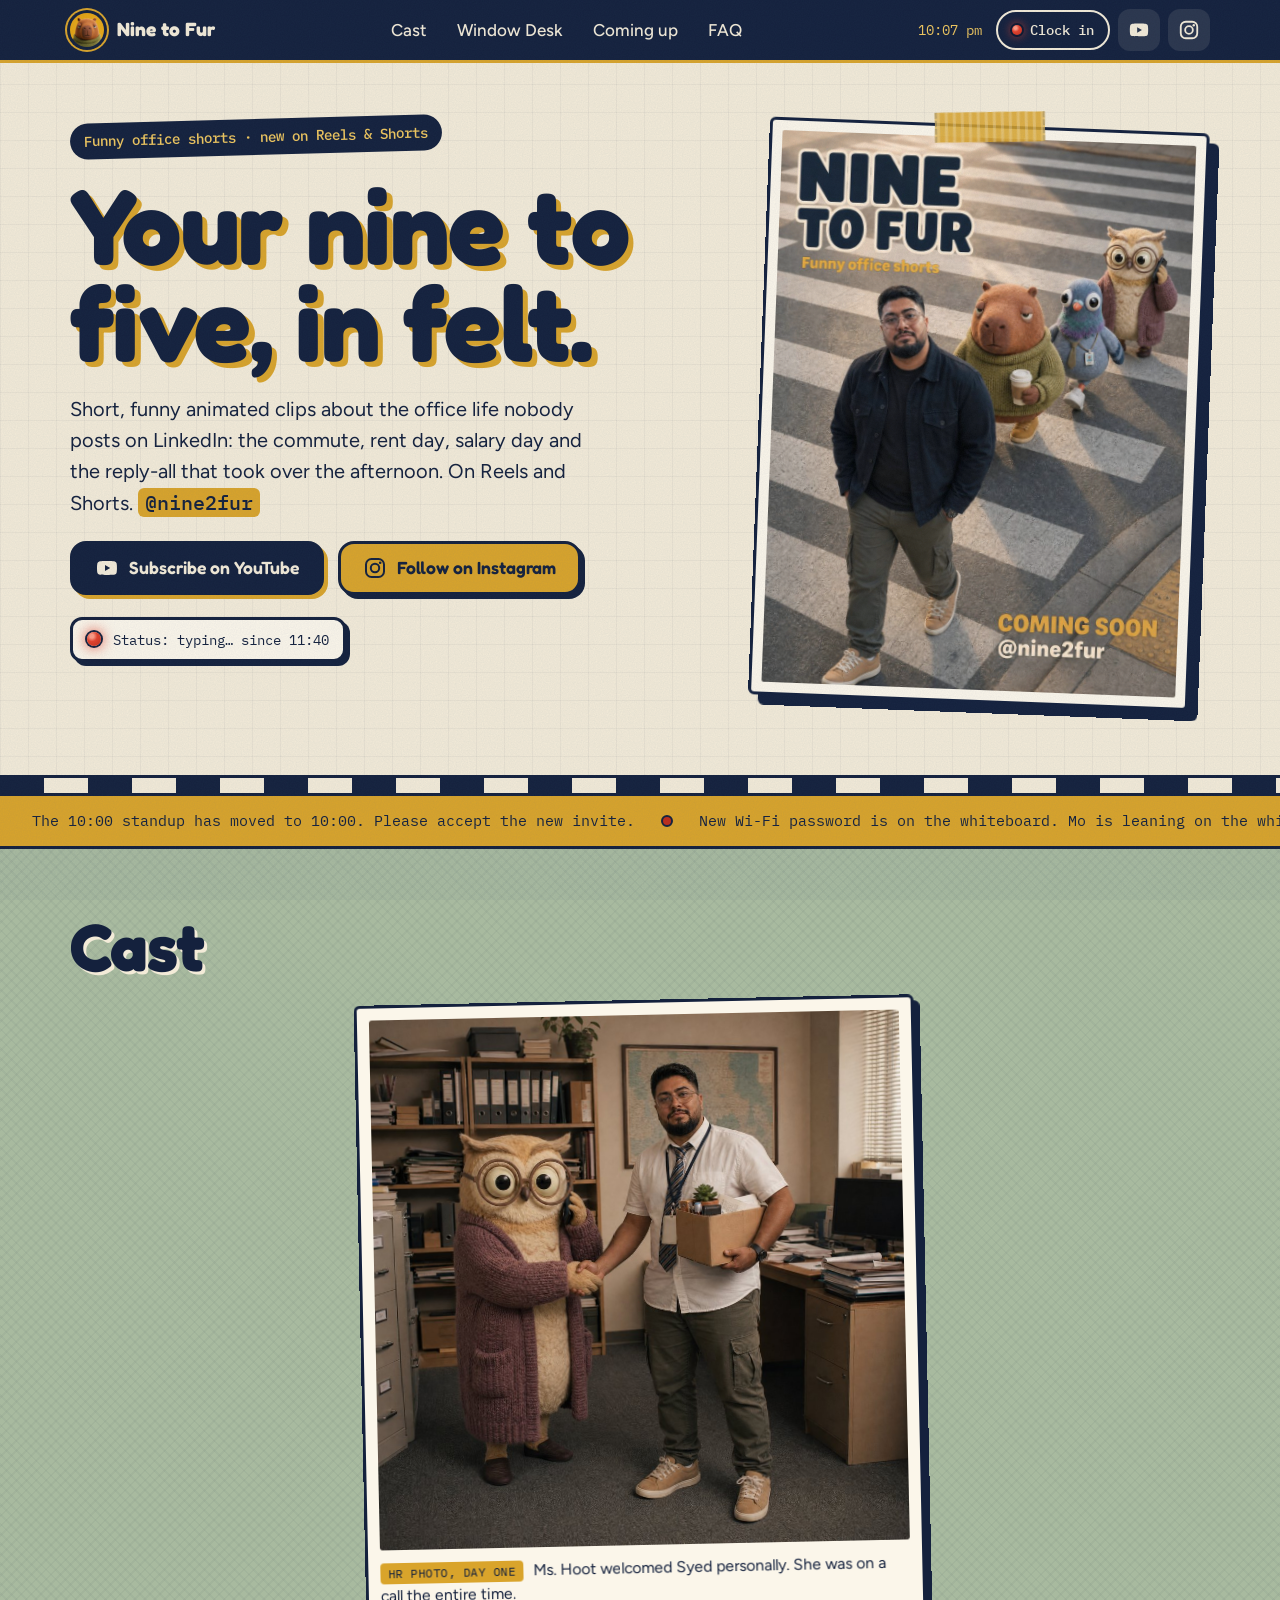
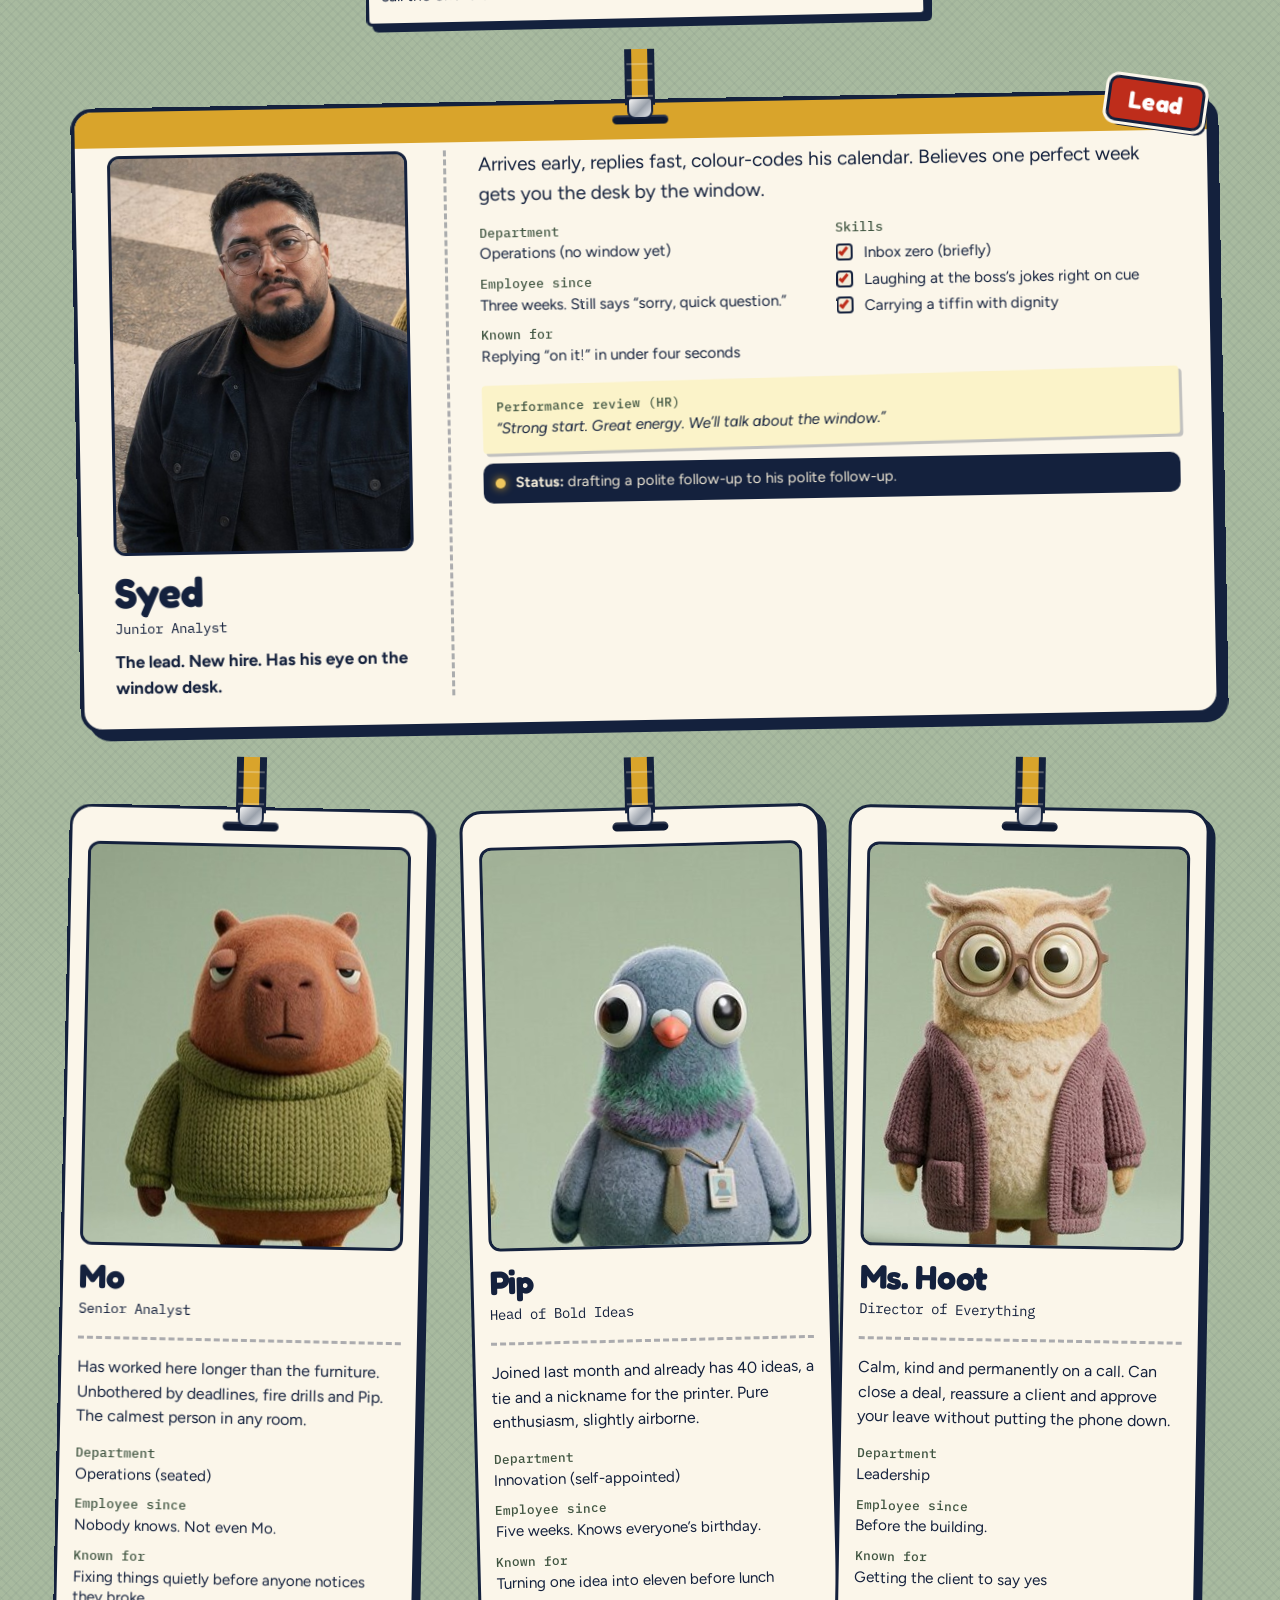
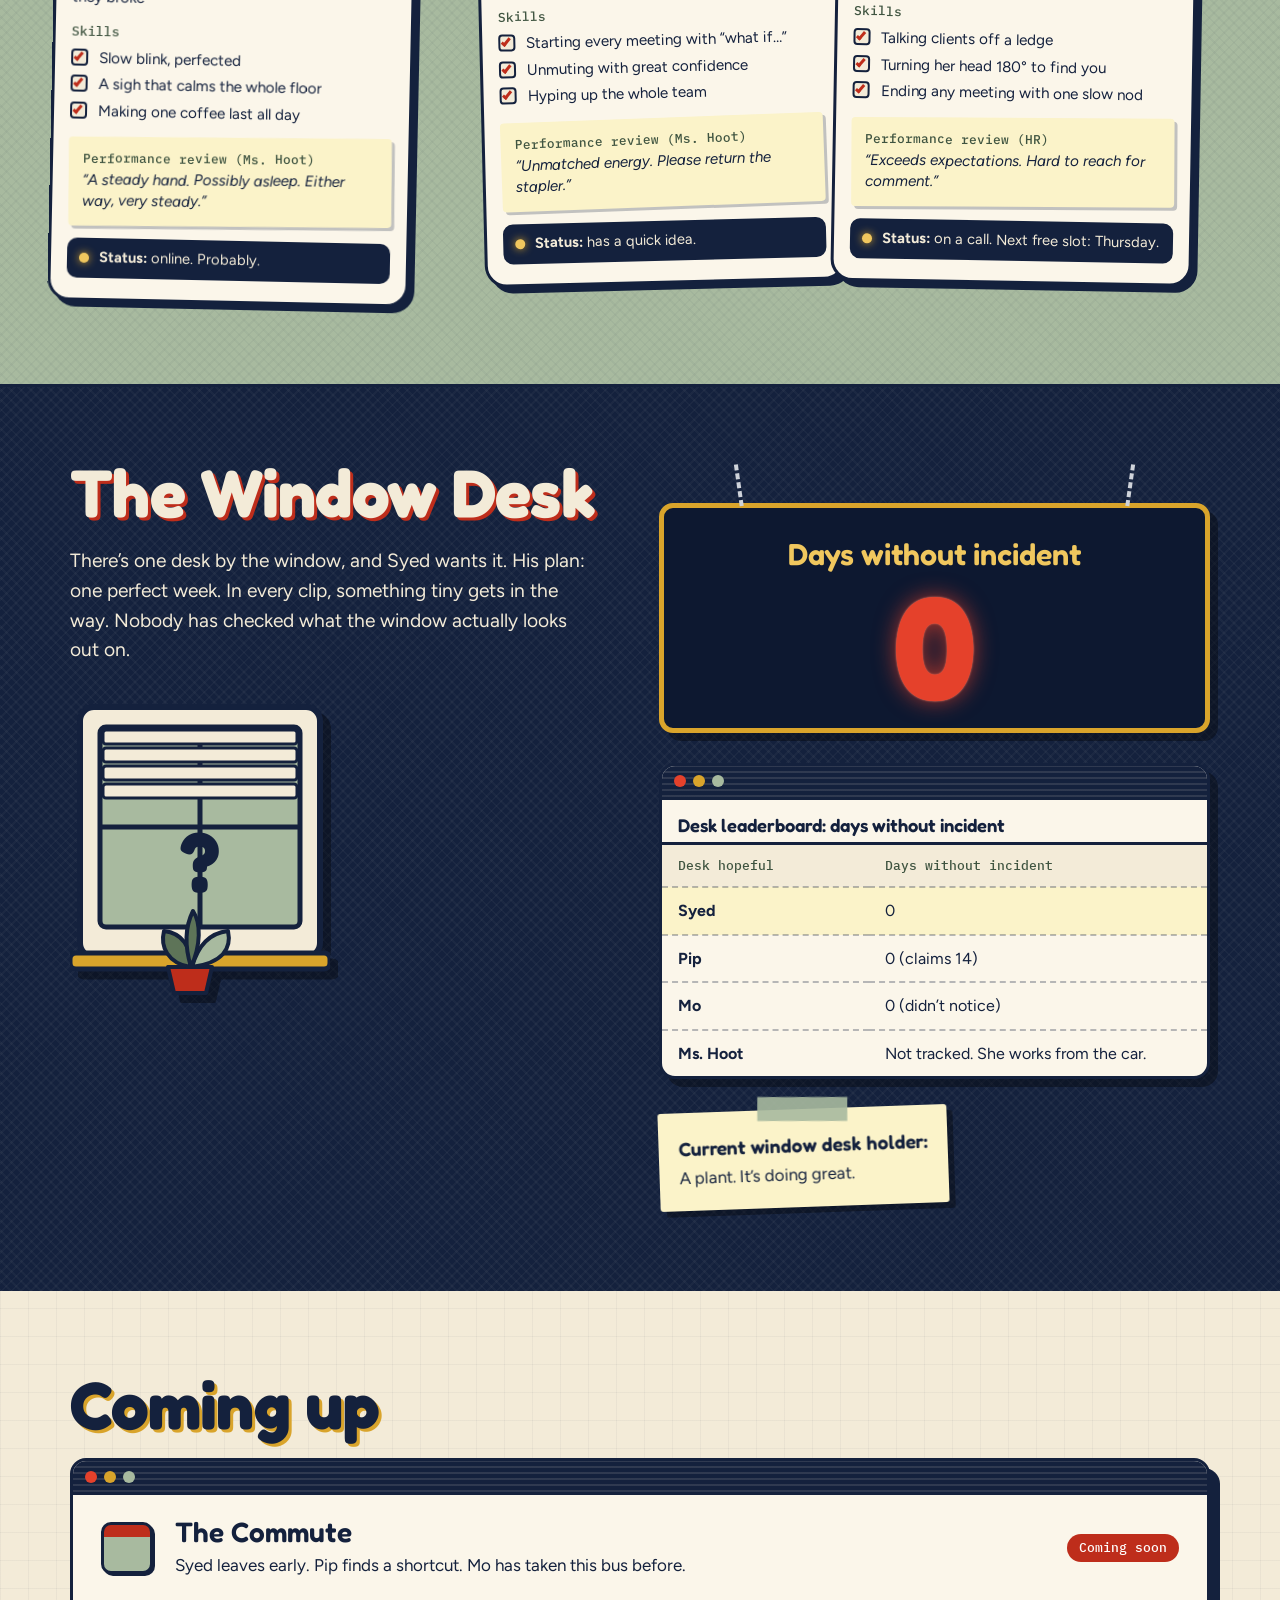
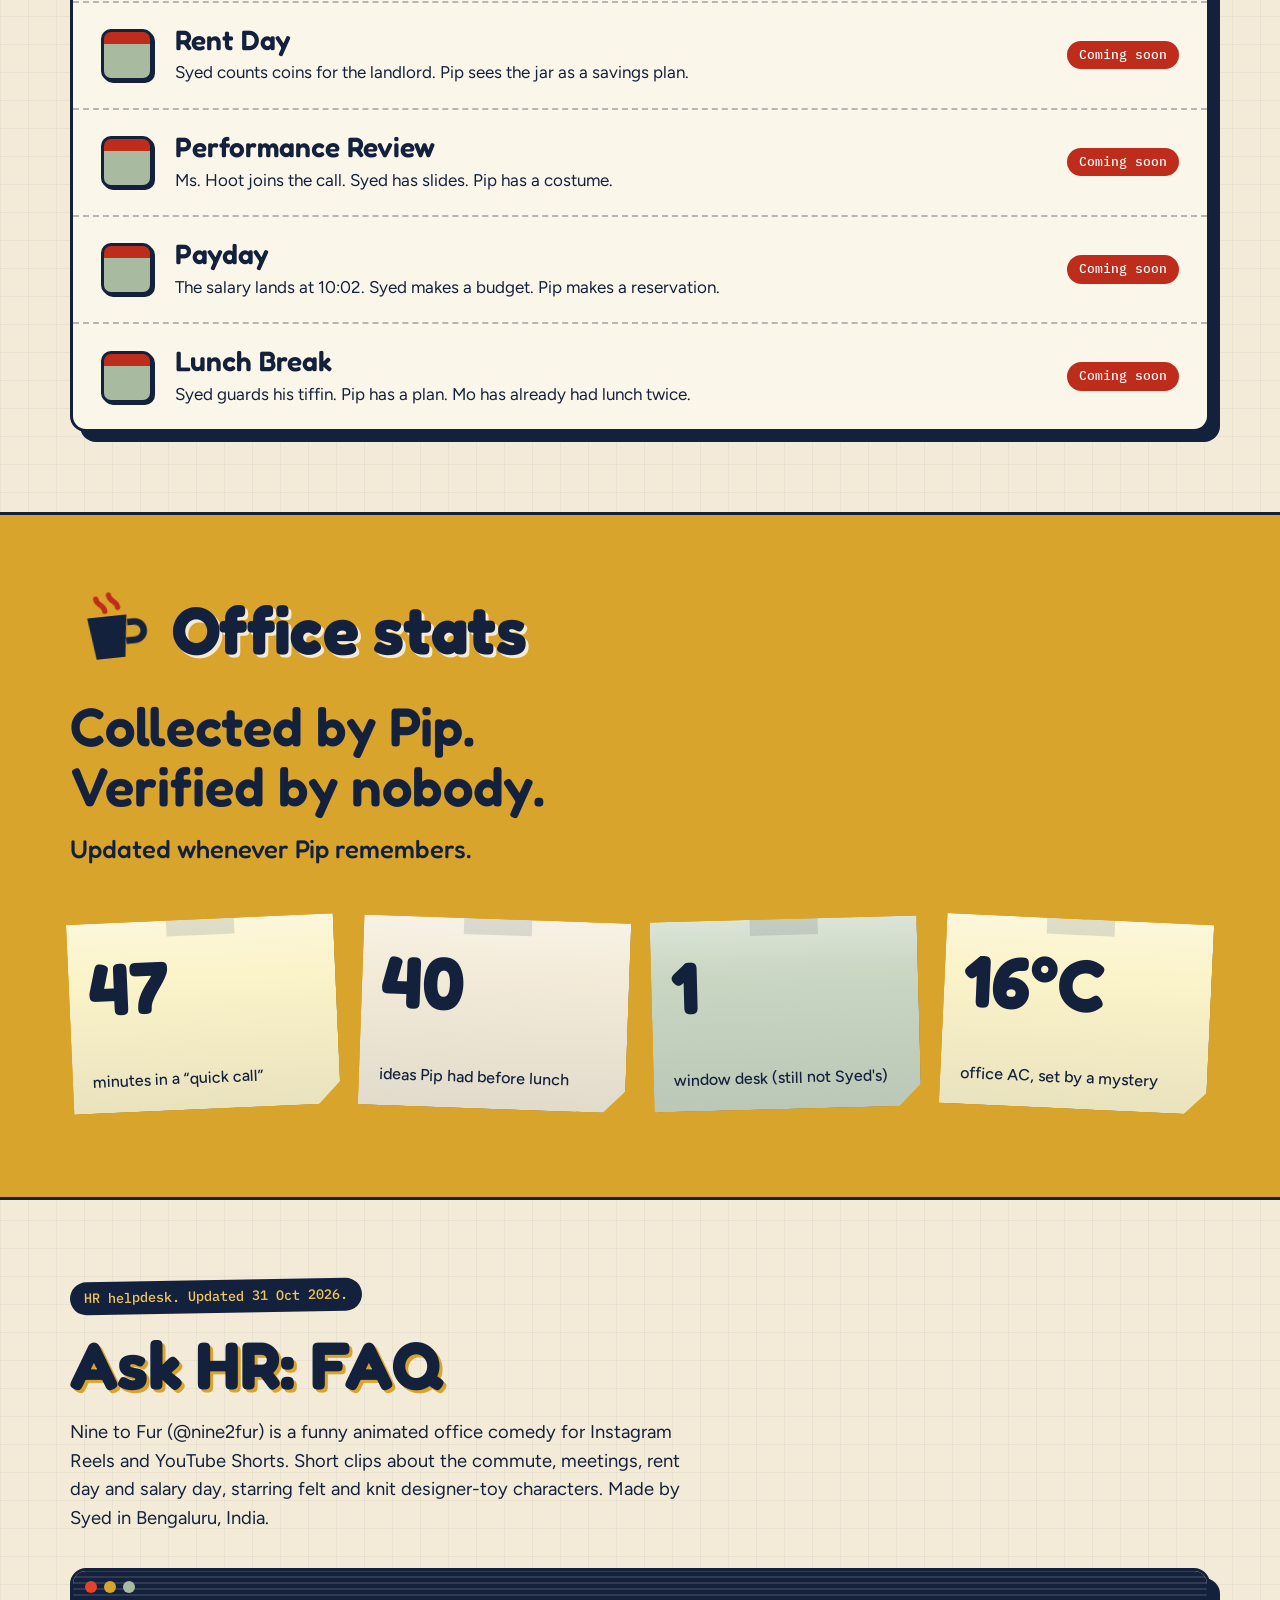
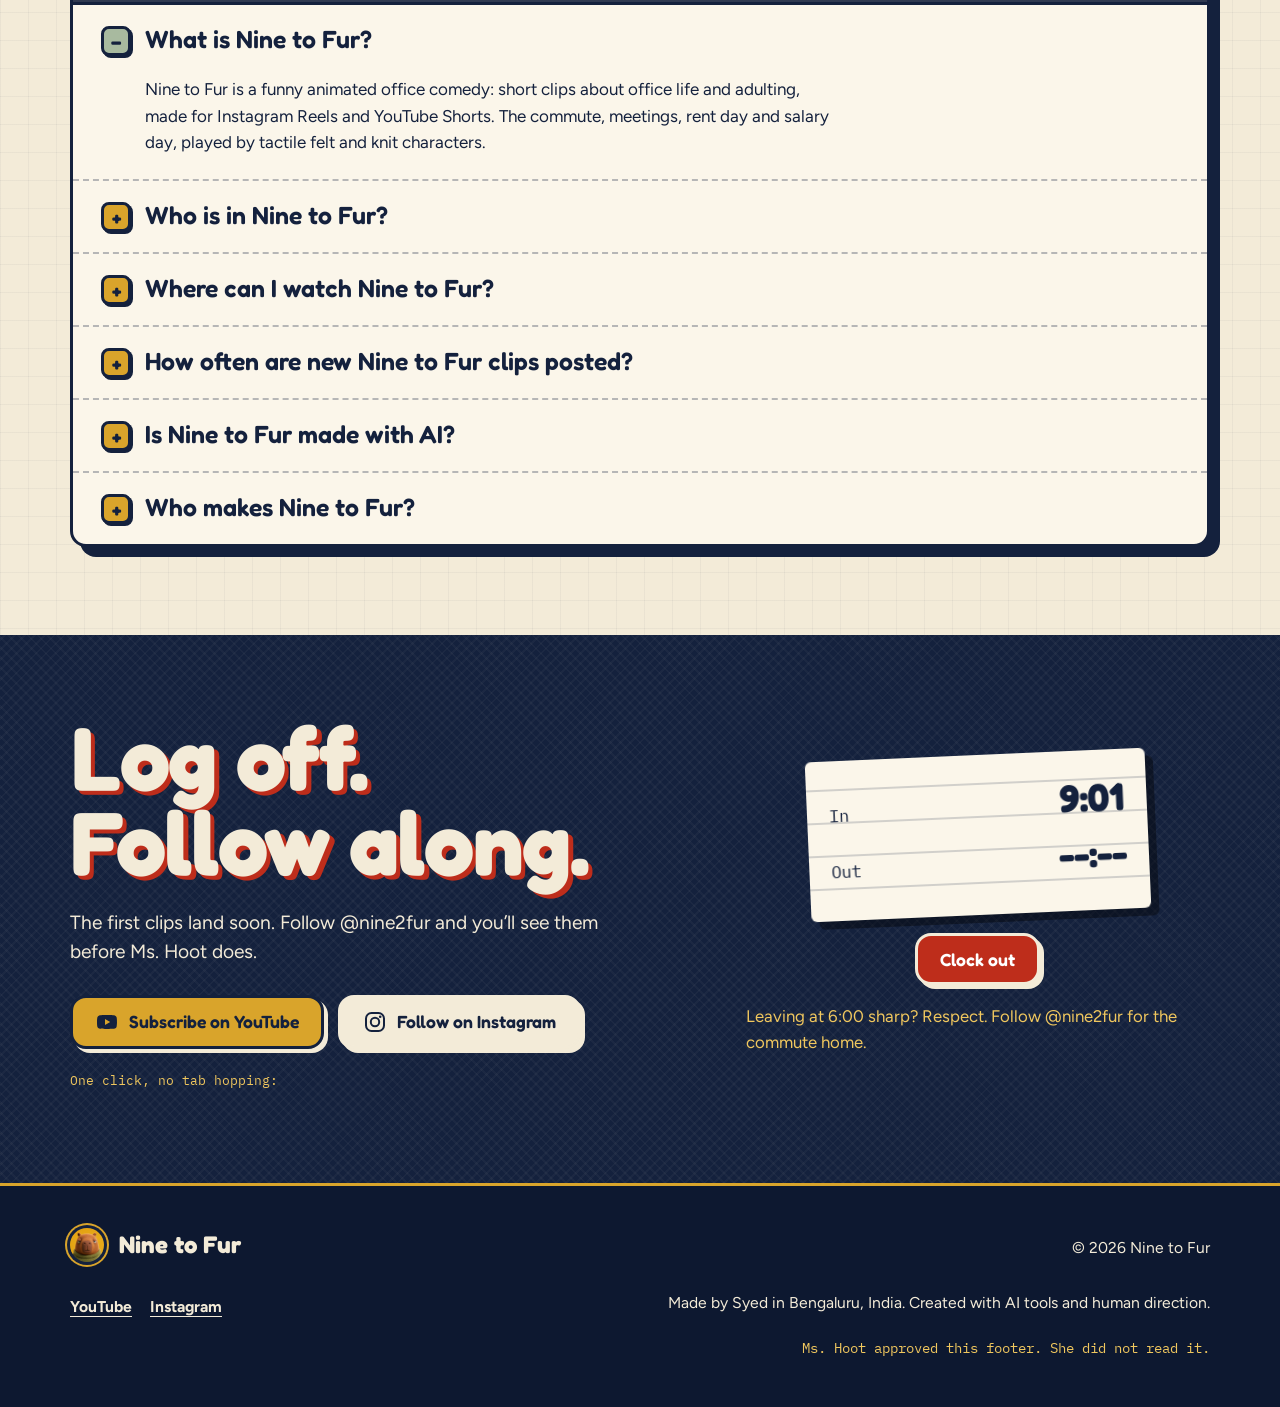
==== commit 9193271e: "Rewrite site copy: fresher jokes, no repeats, kinder tone Co-Authored-By: Claude Opus 5.5 <noreply@a" ====
--- a/index.html
+++ b/index.html
@@ -4,7 +4,7 @@
 <meta charset="utf-8">
 <meta name="viewport" content="width=device-width, initial-scale=1">
 <title>Nine to Fur | Funny animated office shorts about adulting</title>
-<meta name="description" content="Nine to Fur: funny animated office shorts about adulting. Commutes, Monday meetings, rent day and burnout, in felt. On Instagram Reels and YouTube Shorts.">
+<meta name="description" content="Nine to Fur: funny animated office shorts about adulting. Commutes, meetings, rent day and salary day, in felt. On Instagram Reels and YouTube Shorts.">
 <link rel="canonical" href="https://nine2fur.com/">
 <meta name="robots" content="index, follow, max-image-preview:large, max-snippet:-1, max-video-preview:-1">
 <meta name="author" content="Syed">
@@ -14,16 +14,16 @@
 <meta property="og:site_name" content="Nine to Fur">
 <meta property="og:locale" content="en_IN">
 <meta property="og:url" content="https://nine2fur.com/">
-<meta property="og:title" content="Nine to Fur | Surviving adulthood, one Monday at a time.">
-<meta property="og:description" content="Funny animated office shorts about adulting: commutes, Monday meetings, rent day and burnout. Felt characters, new on Instagram Reels and YouTube Shorts.">
+<meta property="og:title" content="Nine to Fur | Your nine to five, in felt.">
+<meta property="og:description" content="Funny animated office shorts about adulting: commutes, meetings, rent day and salary day. Felt characters, new on Instagram Reels and YouTube Shorts.">
 <meta property="og:image" content="https://nine2fur.com/assets/poster-crosswalk.jpg">
 <meta property="og:image:type" content="image/jpeg">
 <meta property="og:image:width" content="900">
 <meta property="og:image:height" content="1200">
 <meta property="og:image:alt" content="Syed walks a crosswalk with his three felt coworkers: Mo the capybara, Pip the pigeon and Ms. Hoot the owl.">
 <meta name="twitter:card" content="summary_large_image">
-<meta name="twitter:title" content="Nine to Fur | Surviving adulthood, one Monday at a time.">
-<meta name="twitter:description" content="Funny animated office shorts about adulting: commutes, Monday meetings, rent day and burnout. Felt characters, new on Instagram Reels and YouTube Shorts.">
+<meta name="twitter:title" content="Nine to Fur | Your nine to five, in felt.">
+<meta name="twitter:description" content="Funny animated office shorts about adulting: commutes, meetings, rent day and salary day. Felt characters, new on Instagram Reels and YouTube Shorts.">
 <meta name="twitter:image" content="https://nine2fur.com/assets/poster-crosswalk.jpg">
 <meta name="twitter:image:alt" content="Syed walks a crosswalk with his three felt coworkers: Mo the capybara, Pip the pigeon and Ms. Hoot the owl.">
 
@@ -90,7 +90,7 @@
       "url": "https://nine2fur.com/",
       "name": "Nine to Fur",
       "alternateName": "nine2fur",
-      "description": "Funny office shorts. Surviving adulthood, one Monday at a time.",
+      "description": "Funny office shorts. Your nine to five, in felt.",
       "inLanguage": "en-IN",
       "publisher": { "@id": "https://nine2fur.com/#organization" }
     },
@@ -99,7 +99,7 @@
       "@id": "https://nine2fur.com/#webpage",
       "url": "https://nine2fur.com/",
       "name": "Nine to Fur | Funny animated office shorts about adulting",
-      "description": "Nine to Fur: funny animated office shorts about adulting. Commutes, Monday meetings, rent day and burnout, in felt. On Instagram Reels and YouTube Shorts.",
+      "description": "Nine to Fur: funny animated office shorts about adulting. Commutes, meetings, rent day and salary day, in felt. On Instagram Reels and YouTube Shorts.",
       "inLanguage": "en-IN",
       "isPartOf": { "@id": "https://nine2fur.com/#website" },
       "about": { "@id": "https://nine2fur.com/#organization" },
@@ -132,7 +132,7 @@
           "name": "What is Nine to Fur?",
           "acceptedAnswer": {
             "@type": "Answer",
-            "text": "Nine to Fur is a funny animated office comedy: short clips about office life and adulting, made for Instagram Reels and YouTube Shorts. Commutes, Monday meetings, rent day, payday and burnout, played by tactile felt and knit characters. Your work week, just fuzzier."
+            "text": "Nine to Fur is a funny animated office comedy: short clips about office life and adulting, made for Instagram Reels and YouTube Shorts. The commute, meetings, rent day and salary day, played by tactile felt and knit characters."
           }
         },
         {
@@ -150,7 +150,7 @@
           "name": "Where can I watch Nine to Fur?",
           "acceptedAnswer": {
             "@type": "Answer",
-            "text": "Nine to Fur clips are on YouTube Shorts at youtube.com/@nine2fur and on Instagram Reels at instagram.com/nine2fur. The handle is @nine2fur everywhere, so there is only one thing to remember before coffee."
+            "text": "Nine to Fur clips are on YouTube Shorts at youtube.com/@nine2fur and on Instagram Reels at instagram.com/nine2fur. The handle is @nine2fur everywhere, so there is only one thing to remember."
           }
         },
         {
@@ -159,7 +159,7 @@
           "name": "How often are new Nine to Fur clips posted?",
           "acceptedAnswer": {
             "@type": "Answer",
-            "text": "Nine to Fur is new: the first clips are coming soon, and new clips drop weekly after that. Follow @nine2fur on YouTube or Instagram to catch the first Monday. Ms. Hoot has scheduled a call about the schedule."
+            "text": "Nine to Fur is new: the first clips are coming soon, and new clips drop weekly after that. Follow @nine2fur on YouTube or Instagram to catch the first one. Ms. Hoot has scheduled a call about the schedule."
           }
         },
         {
@@ -168,7 +168,7 @@
           "name": "Is Nine to Fur made with AI?",
           "acceptedAnswer": {
             "@type": "Answer",
-            "text": "Yes, Nine to Fur is made with AI tools and human direction from its creator, Syed. The felt characters are digital, so nobody had to knit Ms. Hoot a cardigan. The Monday dread is entirely real."
+            "text": "Yes, Nine to Fur is made with AI tools and human direction from its creator, Syed. The felt characters are digital, so nobody had to knit Ms. Hoot a cardigan."
           }
         },
         {
@@ -177,7 +177,7 @@
           "name": "Who makes Nine to Fur?",
           "acceptedAnswer": {
             "@type": "Answer",
-            "text": "Nine to Fur is made by Syed, a creator based in Bengaluru, India, who also plays the lead. On screen he is a new hire who believes one flawless week earns The Window Desk. HR is reviewing his application. It has been under review since Monday."
+            "text": "Nine to Fur is made by Syed, a creator based in Bengaluru, India, who also plays the lead. On screen he is a new hire who believes one perfect week earns the desk by the window. HR says they will talk about it."
           }
         }
       ]
@@ -228,8 +228,8 @@
   <!-- 1. HERO -->
   <section class="hero" id="top" aria-labelledby="hero-title">
     <div class="wrap hero-grid">
-      <p class="pill">Funny office shorts. Coming soon.</p>
-      <h1 id="hero-title">Surviving adulthood, one Monday at a time.</h1>
+      <p class="pill">Funny office shorts · new on Reels &amp; Shorts</p>
+      <h1 id="hero-title">Your nine to five, in felt.</h1>
 
       <figure class="poster">
         <span class="tape" aria-hidden="true"></span>
@@ -237,7 +237,7 @@
              alt="Poster for Nine to Fur: Syed in a dark jacket walks across a crosswalk while his three felt coworkers follow behind: Mo the capybara in a green knit sweater holding a coffee, Pip the pigeon wearing a tie and lanyard, and Ms. Hoot the owl in glasses taking a phone call.">
       </figure>
 
-      <p class="sub">Funny animated clips about commutes, rent, bills and burnout. Bite-sized, on Reels and Shorts. Mostly felt. <strong>@nine2fur</strong></p>
+      <p class="sub">Short, funny animated clips about the office life nobody posts on LinkedIn: the commute, rent day, salary day and the reply-all that took over the afternoon. On Reels and Shorts. <strong>@nine2fur</strong></p>
 
       <div class="cta-row">
         <a class="btn btn--navy" href="https://www.youtube.com/@nine2fur" target="_blank" rel="noopener">
@@ -250,7 +250,7 @@
         </a>
       </div>
 
-      <p class="status"><span class="lamp" aria-hidden="true"></span><span>Status: in a meeting that could've been an email.</span></p>
+      <p class="status"><span class="lamp" aria-hidden="true"></span><span>Status: typing… since 11:40</span></p>
     </div>
     <div class="crosswalk" aria-hidden="true"></div>
   </section>
@@ -259,28 +259,28 @@
   <section class="ticker" aria-label="Office announcements">
     <div class="ticker-track">
       <ul>
-        <li>Reminder: Monday starts at 9:00. Monday does not care how you feel.</li>
-        <li>Coffee machine out of order. Mo has been informed. Mo is unbothered.</li>
-        <li>Rent is due on the 1st. The 1st is in three hours.</li>
-        <li>Please stop feeding the pigeon. The pigeon has a lanyard now.</li>
-        <li>Performance reviews this Friday. Ms. Hoot is available. Ms. Hoot is always available.</li>
-        <li>The Window Desk is still available. Syed has been notified.</li>
-        <li>Bus 9 is late. Bus 9 is always late. Bus 9 is a lifestyle.</li>
-        <li>Snacks labelled "Do Not Touch" are not for touching. Pip has been informed.</li>
-        <li>Lanyards are for ID badges. Lanyards are not for pigeons.</li>
-        <li>Lunch break is 45 minutes. Lunch is 4 minutes. Please manage accordingly.</li>
+        <li>The 10:00 standup has moved to 10:00. Please accept the new invite.</li>
+        <li>New Wi-Fi password is on the whiteboard. Mo is leaning on the whiteboard.</li>
+        <li>Salary credited. Rent debited. Same minute.</li>
+        <li>Please stop feeding the pigeon. He has a lanyard now.</li>
+        <li>Ms. Hoot is on mute. Everyone loved the speech anyway.</li>
+        <li>The window desk is still free. Syed has drafted an email about it.</li>
+        <li>Reminder: a “quick call” is 47 minutes. Snacks recommended.</li>
+        <li>Lost: one laptop charger. Found: Pip, charging.</li>
+        <li>AC set to 16°C by someone we will never find.</li>
+        <li>Birthday cake in the pantry at 4. Mo has been there since 3.</li>
       </ul>
       <ul aria-hidden="true">
-        <li>Reminder: Monday starts at 9:00. Monday does not care how you feel.</li>
-        <li>Coffee machine out of order. Mo has been informed. Mo is unbothered.</li>
-        <li>Rent is due on the 1st. The 1st is in three hours.</li>
-        <li>Please stop feeding the pigeon. The pigeon has a lanyard now.</li>
-        <li>Performance reviews this Friday. Ms. Hoot is available. Ms. Hoot is always available.</li>
-        <li>The Window Desk is still available. Syed has been notified.</li>
-        <li>Bus 9 is late. Bus 9 is always late. Bus 9 is a lifestyle.</li>
-        <li>Snacks labelled "Do Not Touch" are not for touching. Pip has been informed.</li>
-        <li>Lanyards are for ID badges. Lanyards are not for pigeons.</li>
-        <li>Lunch break is 45 minutes. Lunch is 4 minutes. Please manage accordingly.</li>
+        <li>The 10:00 standup has moved to 10:00. Please accept the new invite.</li>
+        <li>New Wi-Fi password is on the whiteboard. Mo is leaning on the whiteboard.</li>
+        <li>Salary credited. Rent debited. Same minute.</li>
+        <li>Please stop feeding the pigeon. He has a lanyard now.</li>
+        <li>Ms. Hoot is on mute. Everyone loved the speech anyway.</li>
+        <li>The window desk is still free. Syed has drafted an email about it.</li>
+        <li>Reminder: a “quick call” is 47 minutes. Snacks recommended.</li>
+        <li>Lost: one laptop charger. Found: Pip, charging.</li>
+        <li>AC set to 16°C by someone we will never find.</li>
+        <li>Birthday cake in the pantry at 4. Mo has been there since 3.</li>
       </ul>
     </div>
   </section>
@@ -306,30 +306,30 @@
               <img class="photo" src="assets/syed.jpg" width="480" height="640" loading="lazy" alt="Syed, a bearded man with glasses in a dark jacket, looking up at the camera.">
               <div class="ident">
                 <h3 id="n-syed">Syed</h3>
-                <p class="job">Junior Analyst, Window Desk Candidate</p>
-                <p class="role">Lead. New hire. Season goal: The Window Desk.</p>
+                <p class="job">Junior Analyst</p>
+                <p class="role">The lead. New hire. Has his eye on the window desk.</p>
               </div>
             </div>
             <div class="badge-body">
-              <p class="bio">Glasses, beard, one goal. Believes one flawless week earns the window.</p>
+              <p class="bio">Arrives early, replies fast, colour-codes his calendar. Believes one perfect week gets you the desk by the window.</p>
               <dl class="facts">
-                <div><dt>Department</dt><dd>Operations, Week One</dd></div>
-                <div><dt>Employee since</dt><dd>This Monday. Still this Monday.</dd></div>
-                <div><dt>Known for</dt><dd>Being one good week away from the window desk.</dd></div>
+                <div><dt>Department</dt><dd>Operations (no window yet)</dd></div>
+                <div><dt>Employee since</dt><dd>Three weeks. Still says “sorry, quick question.”</dd></div>
+                <div><dt>Known for</dt><dd>Replying “on it!” in under four seconds</dd></div>
               </dl>
               <div class="skillbox">
                 <h4 class="mini">Skills</h4>
                 <ul class="skills">
-                <li>Flawless week planning</li>
-                <li>Smiling through a fire drill</li>
+                <li>Inbox zero (briefly)</li>
+                <li>Laughing at the boss’s jokes right on cue</li>
                 <li>Carrying a tiffin with dignity</li>
               </ul>
               </div>
               <figure class="review">
                 <figcaption>Performance review (HR)</figcaption>
-                <blockquote>"Syed's window desk application is under review. It has been under review since Monday."</blockquote>
+                <blockquote>“Strong start. Great energy. We’ll talk about the window.”</blockquote>
               </figure>
-              <p class="state"><span class="dot" aria-hidden="true"></span><span><strong>Status:</strong> Week one. Still believes in week one.</span></p>
+              <p class="state"><span class="dot" aria-hidden="true"></span><span><strong>Status:</strong> drafting a polite follow-up to his polite follow-up.</span></p>
             </div>
           </div>
         </article>
@@ -342,29 +342,29 @@
               <img class="photo" src="assets/mo.jpg" width="317" height="572" loading="lazy" alt="Mo, a felt capybara in a green knit sweater, standing with a tired, unimpressed face.">
               <div class="ident">
                 <h3 id="n-mo">Mo</h3>
-                <p class="job">Senior Analyst, Level: Tired</p>
+                <p class="job">Senior Analyst</p>
               </div>
             </div>
             <div class="badge-body">
-              <p class="bio">Holds the coffee. The coffee is empty. Has not reacted to anything since the last review.</p>
+              <p class="bio">Has worked here longer than the furniture. Unbothered by deadlines, fire drills and Pip. The calmest person in any room.</p>
               <dl class="facts">
-                <div><dt>Department</dt><dd>Operations (Sitting Down)</dd></div>
-                <div><dt>Employee since</dt><dd>Before the coffee machine broke.</dd></div>
-                <div><dt>Known for</dt><dd>Absorbing whatever Pip breaks, then sighing.</dd></div>
+                <div><dt>Department</dt><dd>Operations (seated)</dd></div>
+                <div><dt>Employee since</dt><dd>Nobody knows. Not even Mo.</dd></div>
+                <div><dt>Known for</dt><dd>Fixing things quietly before anyone notices they broke</dd></div>
               </dl>
               <div class="skillbox">
                 <h4 class="mini">Skills</h4>
                 <ul class="skills">
                 <li>Slow blink, perfected</li>
-                <li>Tiny sigh, visible from across the floor</li>
-                <li>Holding an empty mug with total commitment</li>
+                <li>A sigh that calms the whole floor</li>
+                <li>Making one coffee last all day</li>
               </ul>
               </div>
               <figure class="review">
                 <figcaption>Performance review (Ms. Hoot)</figcaption>
-                <blockquote>"Mo's stillness is inspiring. Please stop asking him to react."</blockquote>
+                <blockquote>“A steady hand. Possibly asleep. Either way, very steady.”</blockquote>
               </figure>
-              <p class="state"><span class="dot" aria-hidden="true"></span><span><strong>Status:</strong> Holding an empty coffee. Not refilling it.</span></p>
+              <p class="state"><span class="dot" aria-hidden="true"></span><span><strong>Status:</strong> online. Probably.</span></p>
             </div>
           </div>
         </article>
@@ -377,29 +377,29 @@
               <img class="photo" src="assets/pip.jpg" width="266" height="572" loading="lazy" alt="Pip, a felt pigeon in a tie and lanyard, standing with wide, eager eyes.">
               <div class="ident">
                 <h3 id="n-pip">Pip</h3>
-                <p class="job">Head of Bold Ideas (Unvetted)</p>
+                <p class="job">Head of Bold Ideas</p>
               </div>
             </div>
             <div class="badge-body">
-              <p class="bio">Eager, overconfident, one flap away from the next incident. Wears a tie. Nobody asked.</p>
+              <p class="bio">Joined last month and already has 40 ideas, a tie and a nickname for the printer. Pure enthusiasm, slightly airborne.</p>
               <dl class="facts">
-                <div><dt>Department</dt><dd>Innovation, probably</dd></div>
-                <div><dt>Employee since</dt><dd>Last Tuesday. Badge still warm.</dd></div>
-                <div><dt>Known for</dt><dd>Causing the mess, then getting rewarded for it.</dd></div>
+                <div><dt>Department</dt><dd>Innovation (self-appointed)</dd></div>
+                <div><dt>Employee since</dt><dd>Five weeks. Knows everyone’s birthday.</dd></div>
+                <div><dt>Known for</dt><dd>Turning one idea into eleven before lunch</dd></div>
               </dl>
               <div class="skillbox">
                 <h4 class="mini">Skills</h4>
                 <ul class="skills">
-                <li>Bouncing into meetings</li>
-                <li>Head-bobbing at the wrong moment</li>
-                <li>Turning a printer into a crisis</li>
+                <li>Starting every meeting with “what if…”</li>
+                <li>Unmuting with great confidence</li>
+                <li>Hyping up the whole team</li>
               </ul>
               </div>
               <figure class="review">
                 <figcaption>Performance review (Ms. Hoot)</figcaption>
-                <blockquote>"Pip, your energy is unmatched. Please stop using the pantry as a launch pad."</blockquote>
+                <blockquote>“Unmatched energy. Please return the stapler.”</blockquote>
               </figure>
-              <p class="state"><span class="dot" aria-hidden="true"></span><span><strong>Status:</strong> Mid-flap. Mid-idea. Mid-incident.</span></p>
+              <p class="state"><span class="dot" aria-hidden="true"></span><span><strong>Status:</strong> has a quick idea.</span></p>
             </div>
           </div>
         </article>
@@ -412,29 +412,29 @@
               <img class="photo" src="assets/hoot.jpg" width="348" height="572" loading="lazy" alt="Ms. Hoot, a felt owl in round glasses and a plum knit cardigan, standing calmly.">
               <div class="ident">
                 <h3 id="n-hoot">Ms. Hoot</h3>
-                <p class="job">Director of Everything (On a Call)</p>
+                <p class="job">Director of Everything</p>
               </div>
             </div>
             <div class="badge-body">
-              <p class="bio">Tall, serene, always on a call. Notices nothing. Arrives at the worst possible moment.</p>
+              <p class="bio">Calm, kind and permanently on a call. Can close a deal, reassure a client and approve your leave without putting the phone down.</p>
               <dl class="facts">
-                <div><dt>Department</dt><dd>Leadership (Currently in a Meeting)</dd></div>
-                <div><dt>Employee since</dt><dd>Before the desks were assigned.</dd></div>
-                <div><dt>Known for</dt><dd>Arriving at the worst possible moment and noticing nothing.</dd></div>
+                <div><dt>Department</dt><dd>Leadership</dd></div>
+                <div><dt>Employee since</dt><dd>Before the building.</dd></div>
+                <div><dt>Known for</dt><dd>Getting the client to say yes</dd></div>
               </dl>
               <div class="skillbox">
                 <h4 class="mini">Skills</h4>
                 <ul class="skills">
-                <li>Muting herself at the perfect moment</li>
-                <li>Slow head rotation for emphasis</li>
-                <li>Ending every meeting with one slow nod</li>
+                <li>Talking clients off a ledge</li>
+                <li>Turning her head 180° to find you</li>
+                <li>Ending any meeting with one slow nod</li>
               </ul>
               </div>
               <figure class="review">
                 <figcaption>Performance review (HR)</figcaption>
-                <blockquote>"Ms. Hoot has been in a meeting since onboarding. Please do not interrupt."</blockquote>
+                <blockquote>“Exceeds expectations. Hard to reach for comment.”</blockquote>
               </figure>
-              <p class="state"><span class="dot" aria-hidden="true"></span><span><strong>Status:</strong> On a call. Never blinks.</span></p>
+              <p class="state"><span class="dot" aria-hidden="true"></span><span><strong>Status:</strong> on a call. Next free slot: Thursday.</span></p>
             </div>
           </div>
         </article>
@@ -449,7 +449,7 @@
 
       <div class="desk-copy">
         <h2 class="h-section" id="desk-title">The Window Desk</h2>
-        <p class="teaser">There is one desk with a window, and Syed wants it. He believes one flawless week earns it, and every clip, something tiny ruins it. What's outside the window?</p>
+        <p class="teaser">There’s one desk by the window, and Syed wants it. His plan: one perfect week. In every clip, something tiny gets in the way. Nobody has checked what the window actually looks out on.</p>
 
         <svg class="window-art" viewBox="0 0 260 300" role="img" aria-label="A closed office window with the blinds half down and a question mark on the glass. A potted plant sits on the sill.">
           <rect x="10" y="10" width="240" height="250" rx="14" fill="#F3EBD8" stroke="#14213D" stroke-width="6"/>
@@ -487,14 +487,14 @@
             <thead><tr><th scope="col">Desk hopeful</th><th scope="col">Days without incident</th></tr></thead>
             <tbody>
               <tr><th scope="row">Syed</th><td>0</td></tr>
-              <tr><th scope="row">Pip</th><td>0 (proud of it)</td></tr>
-              <tr><th scope="row">Mo</th><td>0 (he has not noticed)</td></tr>
-              <tr><th scope="row">Ms. Hoot</th><td>Not tracked. She is on a call.</td></tr>
+              <tr><th scope="row">Pip</th><td>0 (claims 14)</td></tr>
+              <tr><th scope="row">Mo</th><td>0 (didn’t notice)</td></tr>
+              <tr><th scope="row">Ms. Hoot</th><td>Not tracked. She works from the car.</td></tr>
             </tbody>
           </table>
         </div>
 
-        <p class="holder"><strong>Current window desk holder:</strong> A plant. Nobody remembers who watered it.</p>
+        <p class="holder"><strong>Current window desk holder:</strong> A plant. It’s doing great.</p>
       </div>
 
     </div>
@@ -510,8 +510,8 @@
           <li>
             <span class="cal" aria-hidden="true"></span>
             <div class="ep-text">
-              <h3>Monday Commute</h3>
-              <p>Syed leaves early. Pip finds a shortcut. Mo has seen this bus before.</p>
+              <h3>The Commute</h3>
+              <p>Syed leaves early. Pip finds a shortcut. Mo has taken this bus before.</p>
             </div>
             <span class="soon">Coming soon</span>
           </li>
@@ -527,7 +527,7 @@
             <span class="cal" aria-hidden="true"></span>
             <div class="ep-text">
               <h3>Performance Review</h3>
-              <p>Ms. Hoot joins the call. Syed is ready. Pip's improvement plan is mostly glue.</p>
+              <p>Ms. Hoot joins the call. Syed has slides. Pip has a costume.</p>
             </div>
             <span class="soon">Coming soon</span>
           </li>
@@ -535,7 +535,7 @@
             <span class="cal" aria-hidden="true"></span>
             <div class="ep-text">
               <h3>Payday</h3>
-              <p>The salary lands. Syed budgets. Pip throws a parade. Mo watches the balance drop.</p>
+              <p>The salary lands at 10:02. Syed makes a budget. Pip makes a reservation.</p>
             </div>
             <span class="soon">Coming soon</span>
           </li>
@@ -543,7 +543,7 @@
             <span class="cal" aria-hidden="true"></span>
             <div class="ep-text">
               <h3>Lunch Break</h3>
-              <p>Syed guards his tiffin. Pip has other plans. Ms. Hoot notices nothing.</p>
+              <p>Syed guards his tiffin. Pip has a plan. Mo has already had lunch twice.</p>
             </div>
             <span class="soon">Coming soon</span>
           </li>
@@ -561,27 +561,27 @@
           <path d="M44 28h5a7 7 0 0 1 0 14h-7" fill="none" stroke="#14213D" stroke-width="5"/>
           <path d="M22 8c0 5 6 5 6 10M32 6c0 5 6 5 6 10" fill="none" stroke="#BE2D1B" stroke-width="4" stroke-linecap="round"/>
         </svg>
-        <h2 class="h-section h-section--on-mustard" id="familiar-title">Sound familiar?</h2>
-      </div>
-      <p class="familiar-copy">It's your work week. Just fuzzier.</p>
-      <p class="familiar-copy familiar-copy--small">Just a slow blink, a tiny sigh, and a pigeon near the printer.</p>
+        <h2 class="h-section h-section--on-mustard" id="familiar-title">Office stats</h2>
+      </div>
+      <p class="familiar-copy">Collected by Pip. Verified by nobody.</p>
+      <p class="familiar-copy familiar-copy--small">Updated whenever Pip remembers.</p>
 
       <ul class="notes" aria-label="Office statistics">
         <li class="note" style="--r:-2.5deg;--c:#FBF3C9">
-          <span class="num">312</span>
-          <span class="cap">printer jams (Pip's count)</span>
+          <span class="num">47</span>
+          <span class="cap">minutes in a “quick call”</span>
         </li>
         <li class="note" style="--r:2deg;--c:#F3EBD8">
-          <span class="num">0</span>
-          <span class="cap">coffees Mo has finished</span>
+          <span class="num">40</span>
+          <span class="cap">ideas Pip had before lunch</span>
         </li>
         <li class="note" style="--r:-1.5deg;--c:#C9D6C2">
           <span class="num">1</span>
           <span class="cap">window desk (still not Syed's)</span>
         </li>
         <li class="note" style="--r:2.6deg;--c:#FBF3C9">
-          <span class="num">9:01</span>
-          <span class="cap">Syed's average arrival time</span>
+          <span class="num">16°C</span>
+          <span class="cap">office AC, set by a mystery</span>
         </li>
       </ul>
     </div>
@@ -592,7 +592,7 @@
     <div class="wrap">
       <p class="faq-kicker">HR helpdesk. Updated <time datetime="2026-10-31">31 Oct 2026</time>.</p>
       <h2 class="h-section" id="faq-title">Ask HR: FAQ</h2>
-      <p class="faq-intro">Nine to Fur (@nine2fur) is a funny animated office comedy for Instagram Reels and YouTube Shorts. Short clips about commutes, Monday meetings, rent day, payday and burnout, starring felt and knit designer-toy characters. Made by Syed in Bengaluru, India.</p>
+      <p class="faq-intro">Nine to Fur (@nine2fur) is a funny animated office comedy for Instagram Reels and YouTube Shorts. Short clips about the commute, meetings, rent day and salary day, starring felt and knit designer-toy characters. Made by Syed in Bengaluru, India.</p>
 
       <div class="win win--wide">
         <div class="win-bar" aria-hidden="true"><i></i><i></i><i></i></div>
@@ -600,7 +600,7 @@
 
           <details class="faq-item" id="faq-what-is-nine-to-fur" open>
             <summary><h3 class="faq-q">What is Nine to Fur?</h3></summary>
-            <p class="faq-a">Nine to Fur is a funny animated office comedy: short clips about office life and adulting, made for Instagram Reels and YouTube Shorts. Commutes, Monday meetings, rent day, payday and burnout, played by tactile felt and knit characters. Your work week, just fuzzier.</p>
+            <p class="faq-a">Nine to Fur is a funny animated office comedy: short clips about office life and adulting, made for Instagram Reels and YouTube Shorts. The commute, meetings, rent day and salary day, played by tactile felt and knit characters.</p>
           </details>
 
           <details class="faq-item" id="faq-who-is-in-it">
@@ -610,22 +610,22 @@
 
           <details class="faq-item" id="faq-where-to-watch">
             <summary><h3 class="faq-q">Where can I watch Nine to Fur?</h3></summary>
-            <p class="faq-a">Nine to Fur clips are on YouTube Shorts at <a href="https://www.youtube.com/@nine2fur" target="_blank" rel="noopener">youtube.com/@nine2fur</a> and on Instagram Reels at <a href="https://www.instagram.com/nine2fur/" target="_blank" rel="noopener">instagram.com/nine2fur</a>. The handle is @nine2fur everywhere, so there is only one thing to remember before coffee.</p>
+            <p class="faq-a">Nine to Fur clips are on YouTube Shorts at <a href="https://www.youtube.com/@nine2fur" target="_blank" rel="noopener">youtube.com/@nine2fur</a> and on Instagram Reels at <a href="https://www.instagram.com/nine2fur/" target="_blank" rel="noopener">instagram.com/nine2fur</a>. The handle is @nine2fur everywhere, so there is only one thing to remember.</p>
           </details>
 
           <details class="faq-item" id="faq-how-often">
             <summary><h3 class="faq-q">How often are new Nine to Fur clips posted?</h3></summary>
-            <p class="faq-a">Nine to Fur is new: the first clips are coming soon, and new clips drop weekly after that. Follow @nine2fur on YouTube or Instagram to catch the first Monday. Ms. Hoot has scheduled a call about the schedule.</p>
+            <p class="faq-a">Nine to Fur is new: the first clips are coming soon, and new clips drop weekly after that. Follow @nine2fur on YouTube or Instagram to catch the first one. Ms. Hoot has scheduled a call about the schedule.</p>
           </details>
 
           <details class="faq-item" id="faq-made-with-ai">
             <summary><h3 class="faq-q">Is Nine to Fur made with AI?</h3></summary>
-            <p class="faq-a">Yes, Nine to Fur is made with AI tools and human direction from its creator, Syed. The felt characters are digital, so nobody had to knit Ms. Hoot a cardigan. The Monday dread is entirely real.</p>
+            <p class="faq-a">Yes, Nine to Fur is made with AI tools and human direction from its creator, Syed. The felt characters are digital, so nobody had to knit Ms. Hoot a cardigan.</p>
           </details>
 
           <details class="faq-item" id="faq-who-makes-it">
             <summary><h3 class="faq-q">Who makes Nine to Fur?</h3></summary>
-            <p class="faq-a">Nine to Fur is made by Syed, a creator based in Bengaluru, India, who also plays the lead. On screen he is a new hire who believes one flawless week earns The Window Desk. HR is reviewing his application. It has been under review since Monday.</p>
+            <p class="faq-a">Nine to Fur is made by Syed, a creator based in Bengaluru, India, who also plays the lead. On screen he is a new hire who believes one perfect week earns the desk by the window. HR says they will talk about it.</p>
           </details>
 
         </div>
@@ -637,8 +637,8 @@
   <section class="follow" id="follow" aria-labelledby="follow-title">
     <div class="wrap follow-grid">
       <div>
-        <h2 class="h-follow" id="follow-title">Clock out. Follow the chaos.</h2>
-        <p class="follow-sub">Clips drop soon. Follow @nine2fur so you don't miss the first Monday.</p>
+        <h2 class="h-follow" id="follow-title">Log off. Follow along.</h2>
+        <p class="follow-sub">The first clips land soon. Follow @nine2fur and you’ll see them before Ms. Hoot does.</p>
         <div class="cta-row">
           <a class="btn btn--mustard" href="https://www.youtube.com/@nine2fur" target="_blank" rel="noopener">
             <svg width="24" height="24" aria-hidden="true"><use href="#i-yt"/></svg>
@@ -664,7 +664,7 @@
         <button class="btn btn--red" id="clockout" type="button" aria-pressed="false">
           <span id="clockout-label">Clock out</span>
         </button>
-        <p class="clockout-joke" id="clockout-joke" aria-live="polite">Clocking out at 6:00? Ms. Hoot is still on the call. Follow so you're not the last one left in the office.</p>
+        <p class="clockout-joke" id="clockout-joke" aria-live="polite">Leaving at 6:00 sharp? Respect. Follow @nine2fur for the commute home.</p>
       </div>
     </div>
   </section>
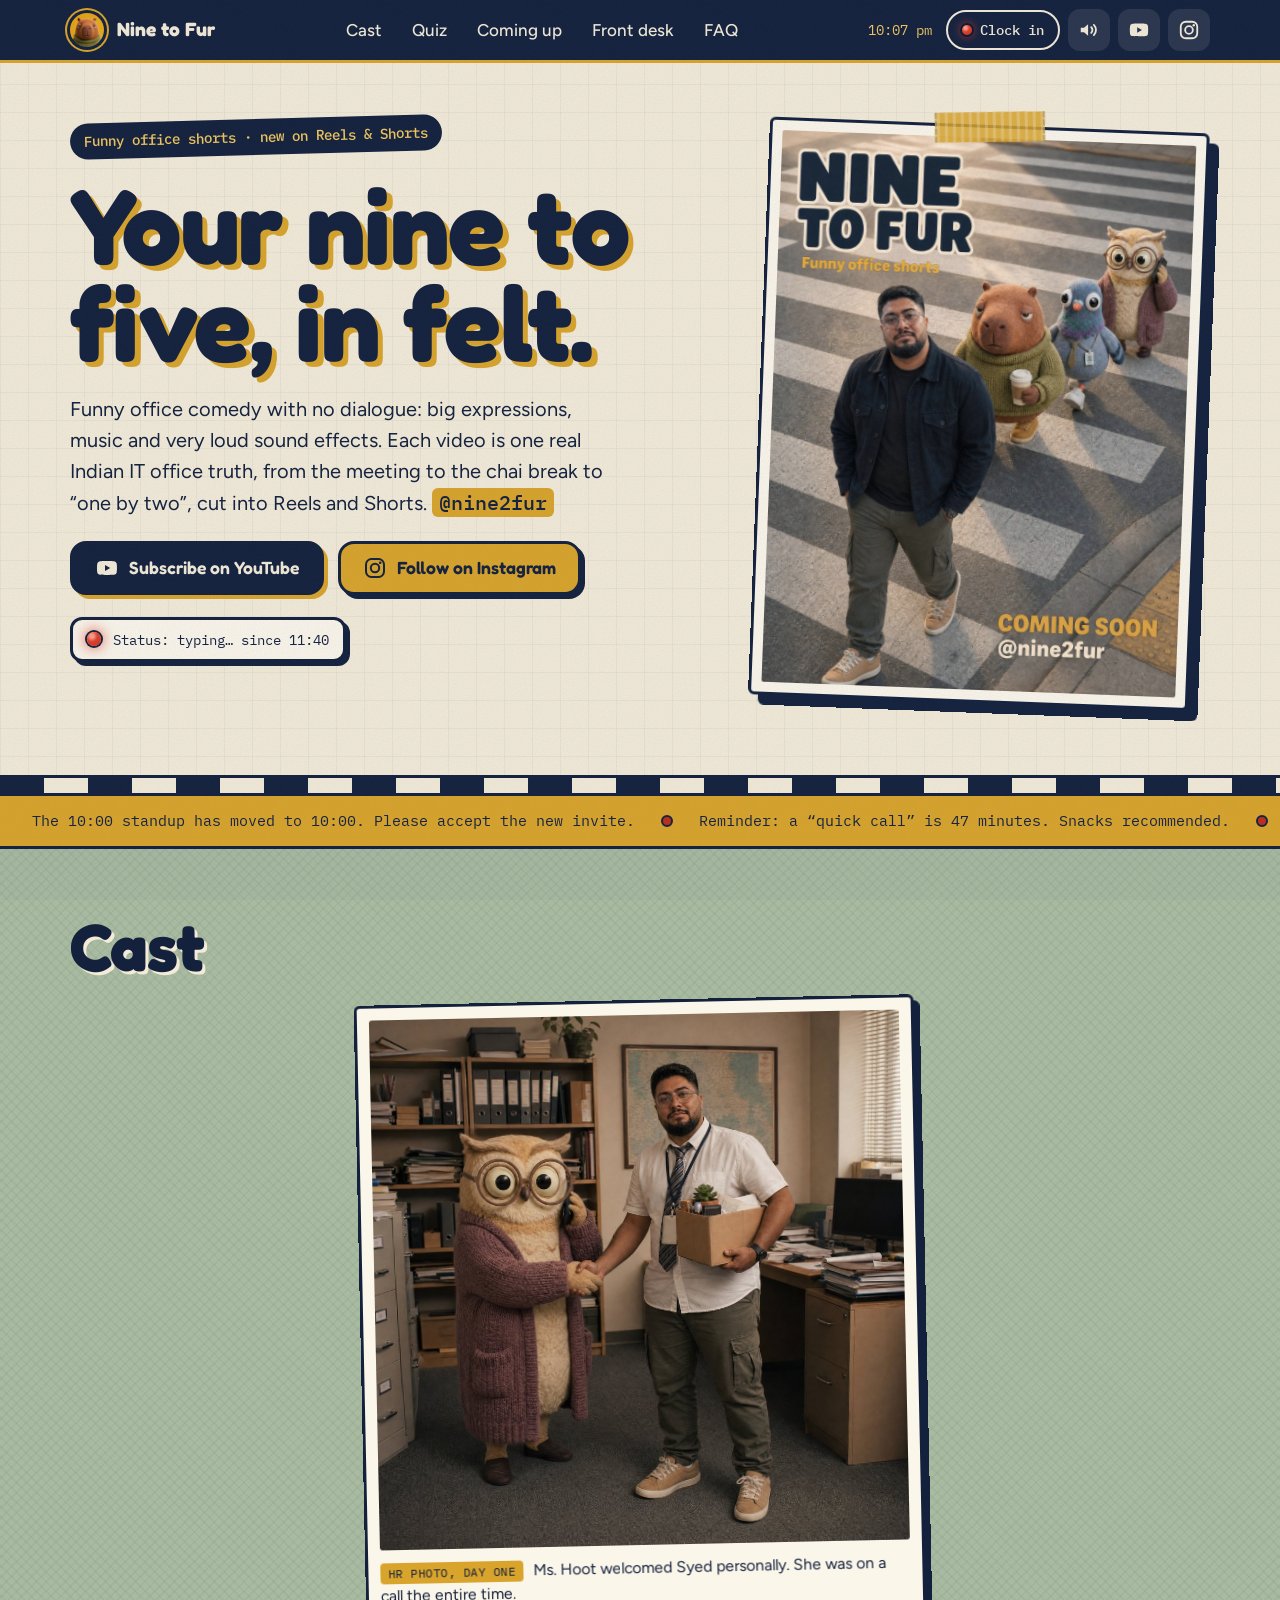
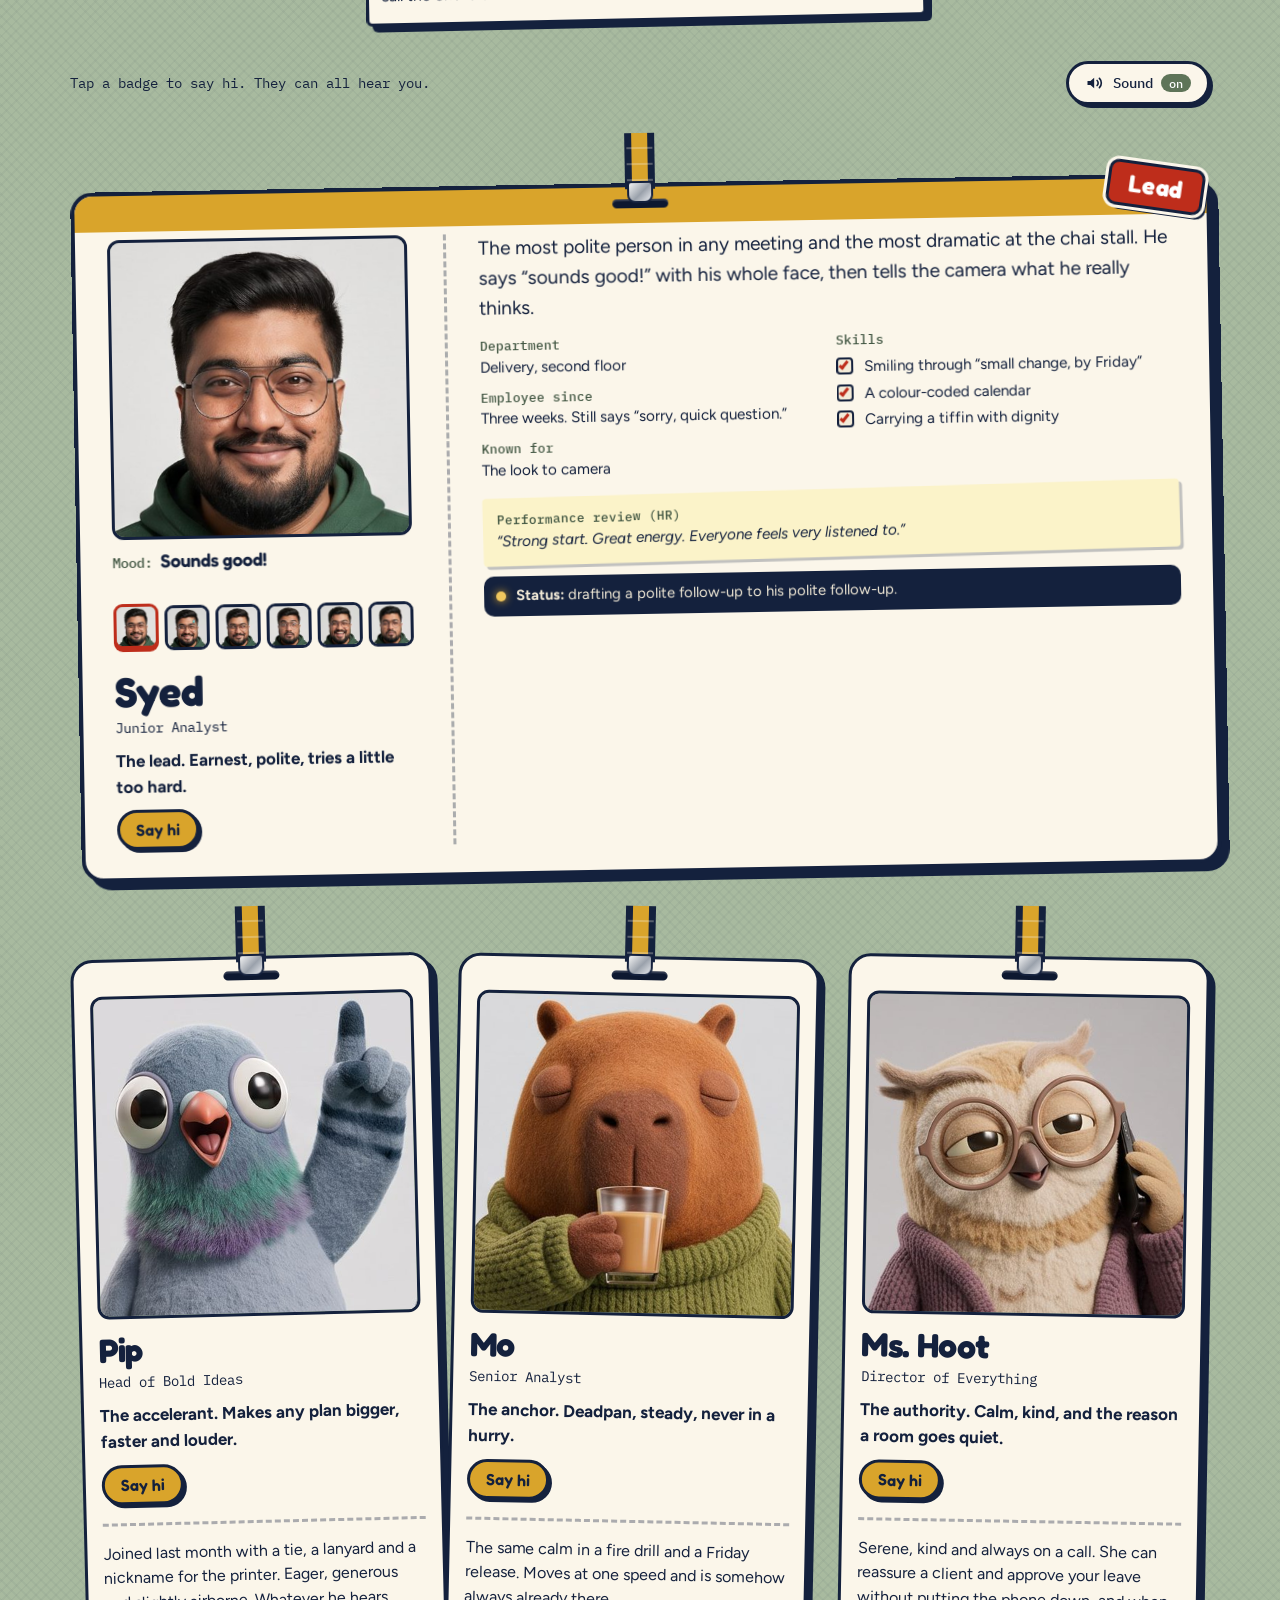
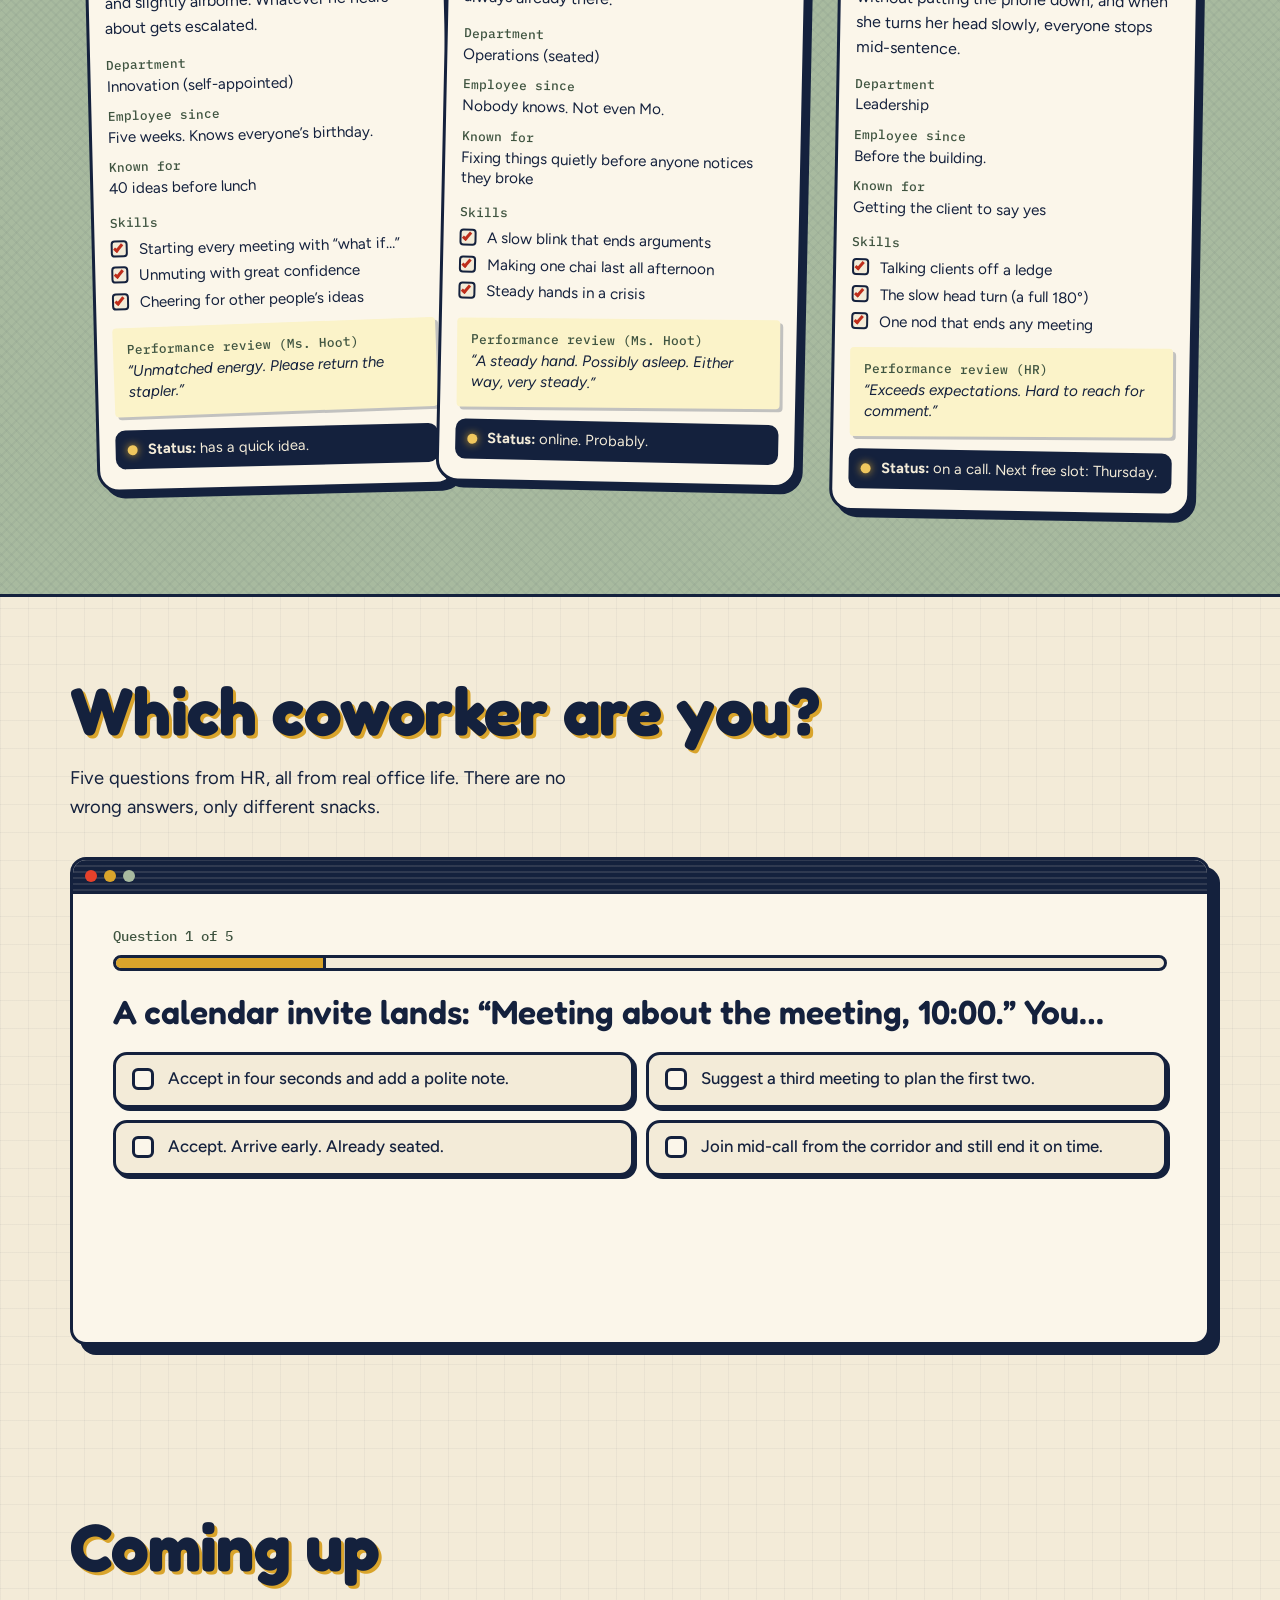
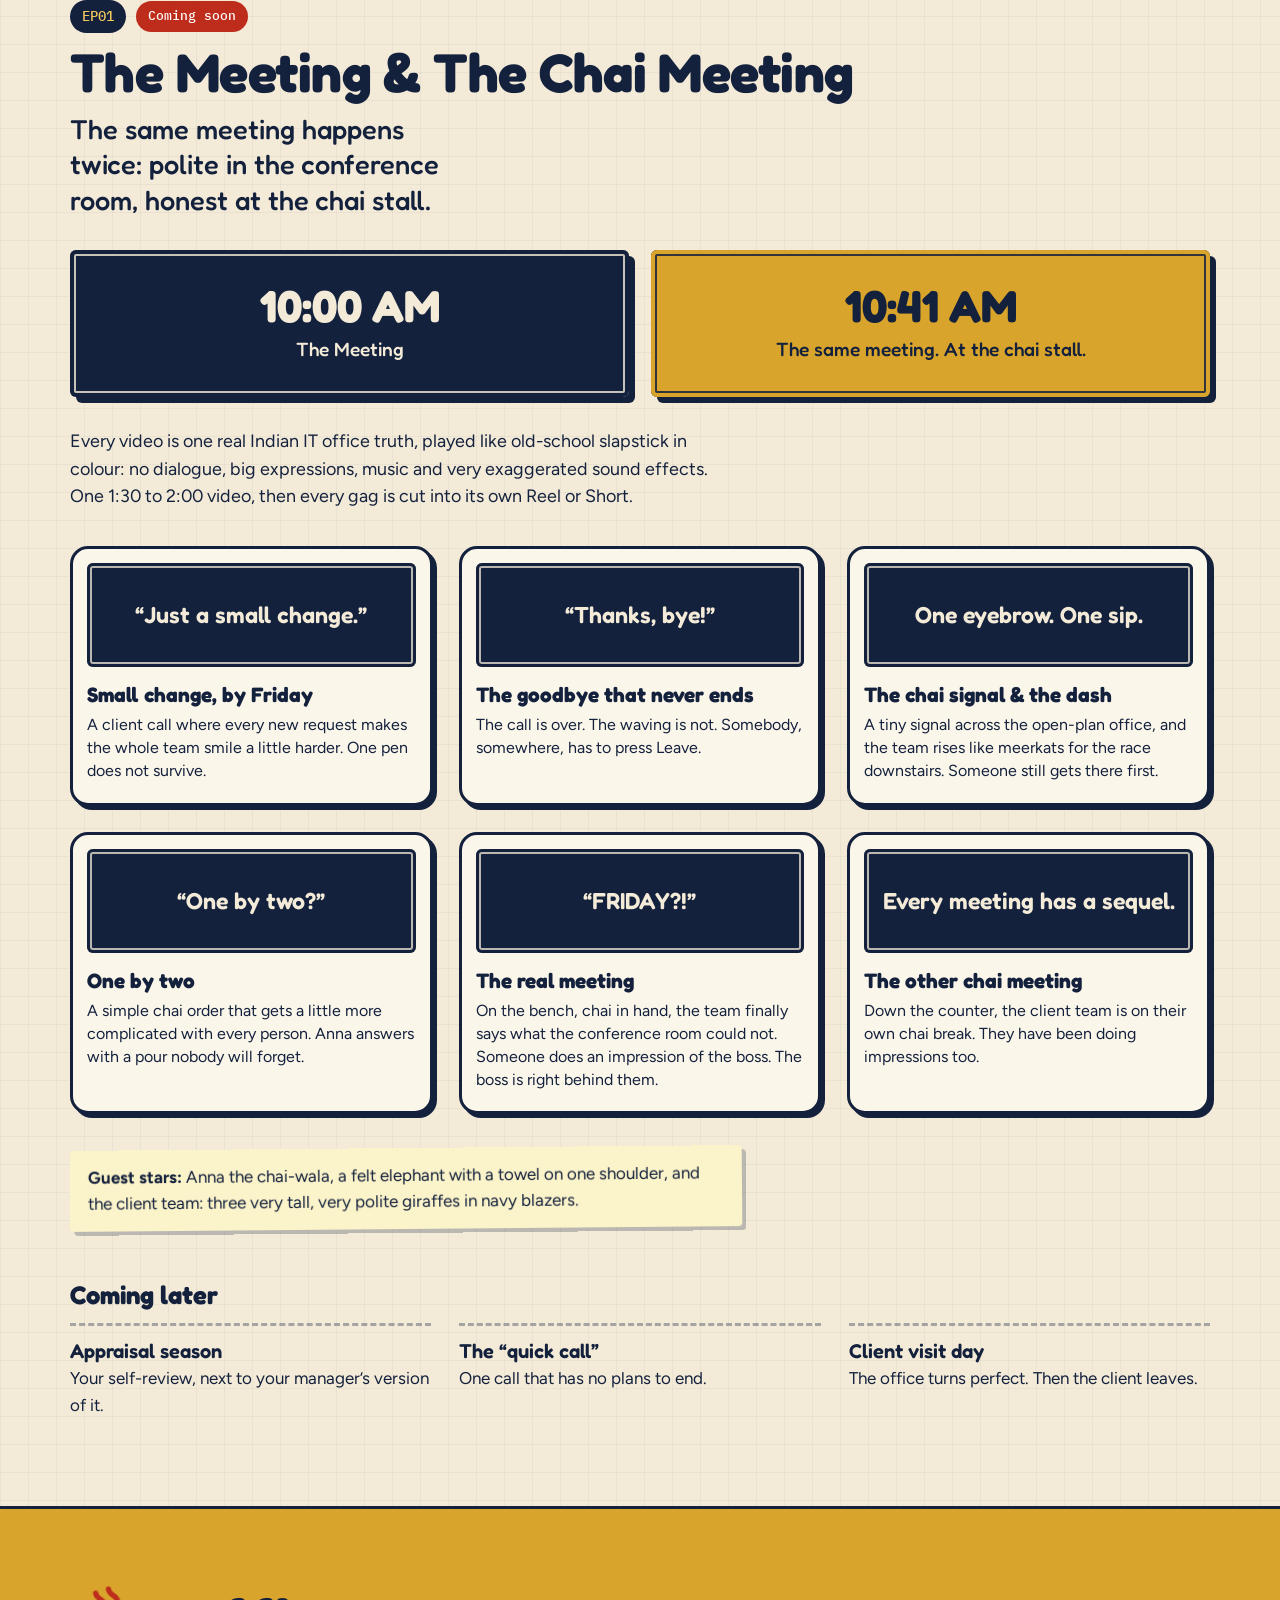
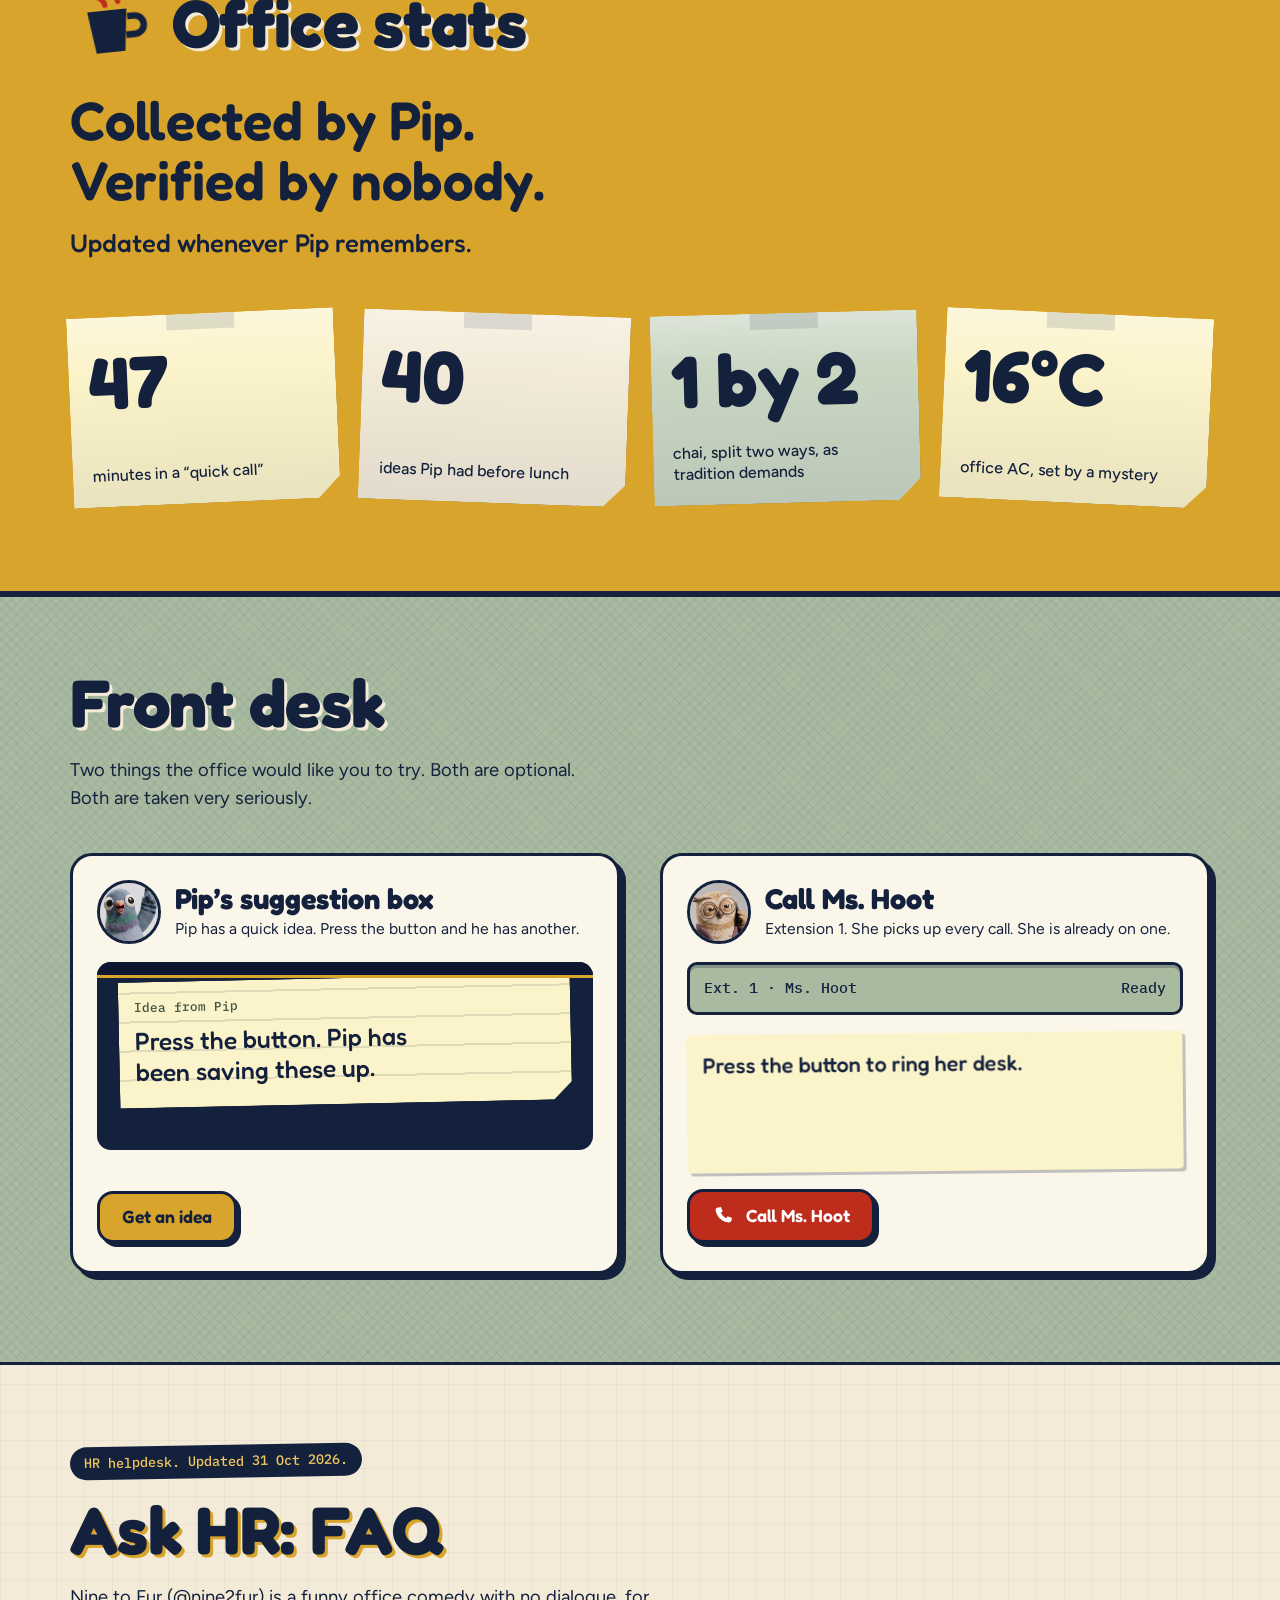
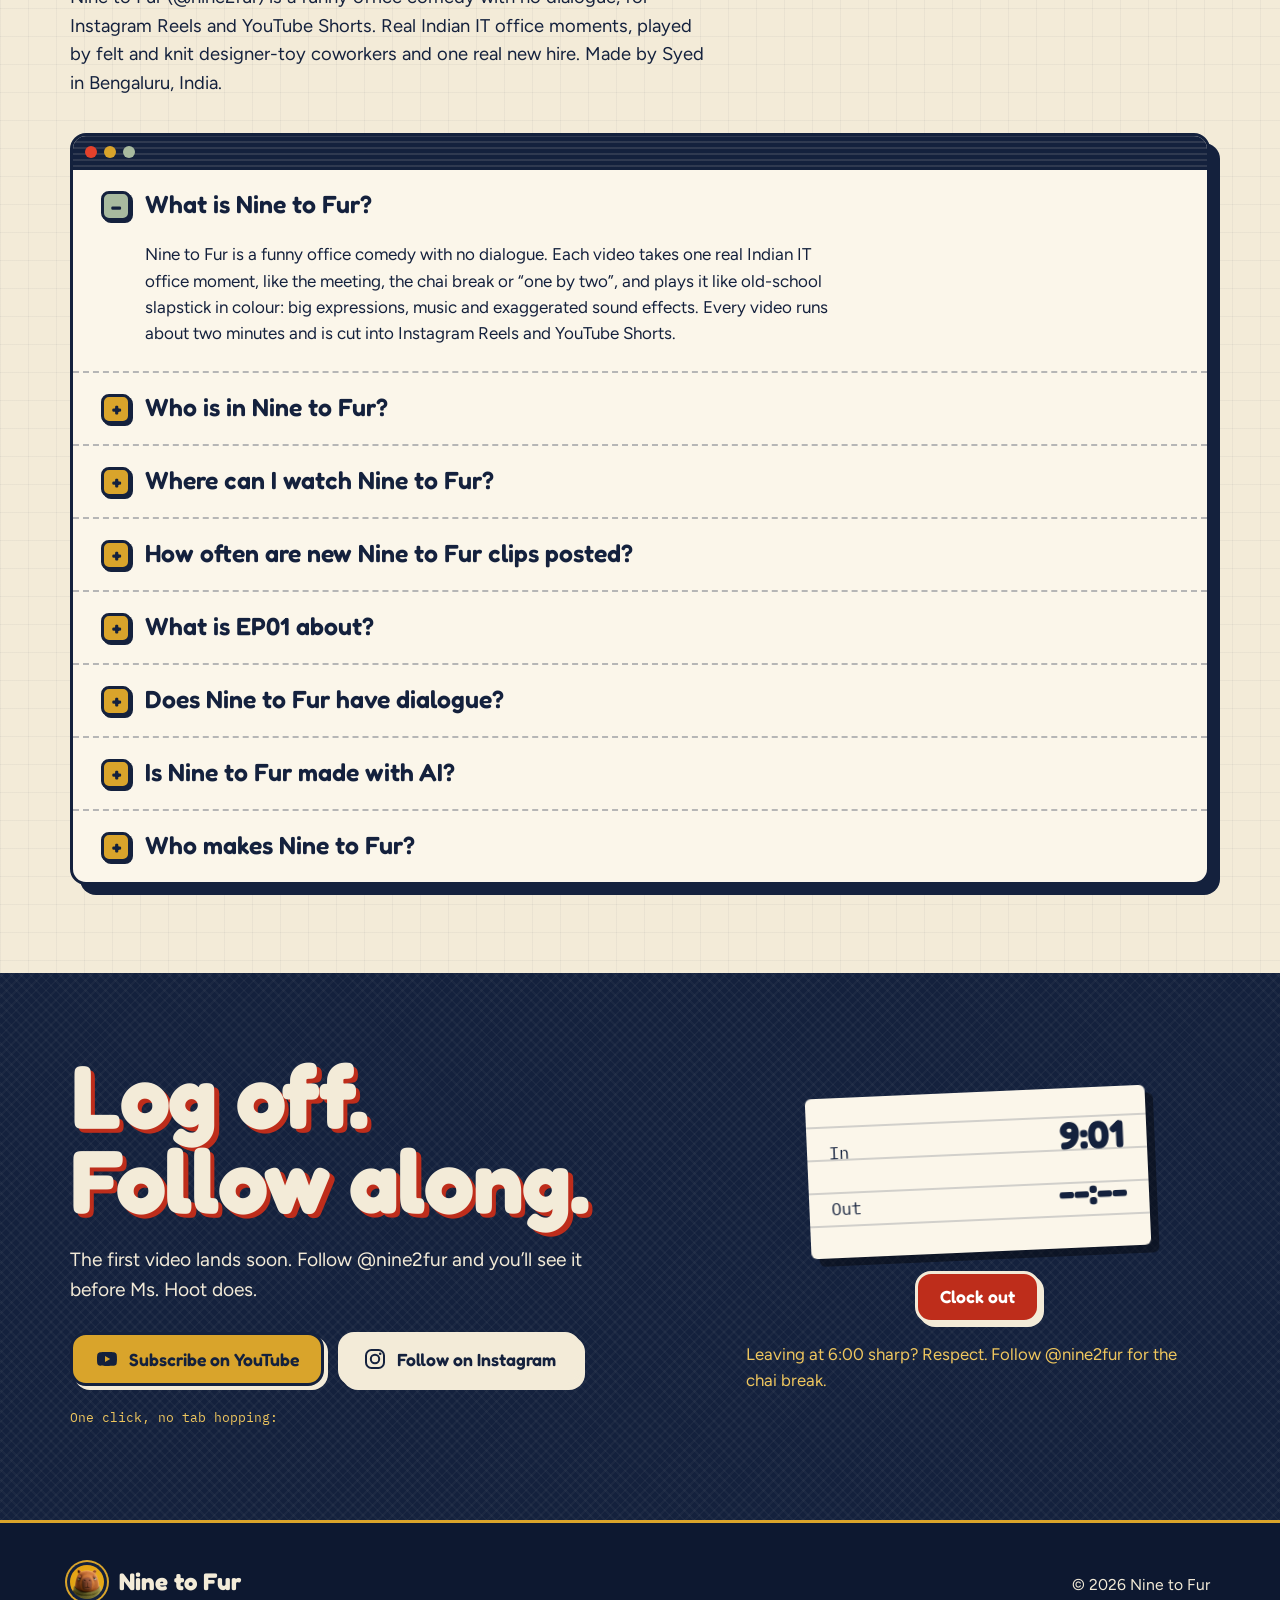
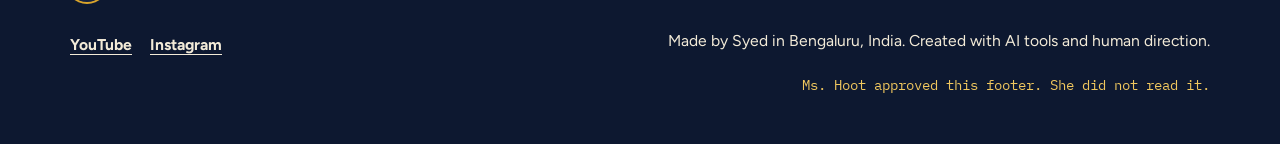
==== commit 9e5c1812: "Align site with new creative direction: Indian IT office truths, no dialogue - Drop The Window Desk " ====
--- a/index.html
+++ b/index.html
@@ -3,8 +3,8 @@
 <head>
 <meta charset="utf-8">
 <meta name="viewport" content="width=device-width, initial-scale=1">
-<title>Nine to Fur | Funny animated office shorts about adulting</title>
-<meta name="description" content="Nine to Fur: funny animated office shorts about adulting. Commutes, meetings, rent day and salary day, in felt. On Instagram Reels and YouTube Shorts.">
+<title>Nine to Fur | Funny office shorts from Indian IT life</title>
+<meta name="description" content="Funny office shorts with no dialogue: the meeting, the chai break, one by two. Real Indian IT office truths, with Syed and his felt coworkers.">
 <link rel="canonical" href="https://nine2fur.com/">
 <meta name="robots" content="index, follow, max-image-preview:large, max-snippet:-1, max-video-preview:-1">
 <meta name="author" content="Syed">
@@ -15,7 +15,7 @@
 <meta property="og:locale" content="en_IN">
 <meta property="og:url" content="https://nine2fur.com/">
 <meta property="og:title" content="Nine to Fur | Your nine to five, in felt.">
-<meta property="og:description" content="Funny animated office shorts about adulting: commutes, meetings, rent day and salary day. Felt characters, new on Instagram Reels and YouTube Shorts.">
+<meta property="og:description" content="Funny office shorts with no dialogue, built on real Indian IT office truths: the meeting, the chai break, one by two. New on Instagram Reels and YouTube Shorts.">
 <meta property="og:image" content="https://nine2fur.com/assets/poster-crosswalk.jpg">
 <meta property="og:image:type" content="image/jpeg">
 <meta property="og:image:width" content="900">
@@ -23,7 +23,7 @@
 <meta property="og:image:alt" content="Syed walks a crosswalk with his three felt coworkers: Mo the capybara, Pip the pigeon and Ms. Hoot the owl.">
 <meta name="twitter:card" content="summary_large_image">
 <meta name="twitter:title" content="Nine to Fur | Your nine to five, in felt.">
-<meta name="twitter:description" content="Funny animated office shorts about adulting: commutes, meetings, rent day and salary day. Felt characters, new on Instagram Reels and YouTube Shorts.">
+<meta name="twitter:description" content="Funny office shorts with no dialogue, built on real Indian IT office truths: the meeting, the chai break, one by two. New on Instagram Reels and YouTube Shorts.">
 <meta name="twitter:image" content="https://nine2fur.com/assets/poster-crosswalk.jpg">
 <meta name="twitter:image:alt" content="Syed walks a crosswalk with his three felt coworkers: Mo the capybara, Pip the pigeon and Ms. Hoot the owl.">
 
@@ -47,7 +47,7 @@
       "name": "Nine to Fur",
       "alternateName": ["nine2fur", "@nine2fur"],
       "url": "https://nine2fur.com/",
-      "description": "Nine to Fur makes funny animated short clips about office life and adulting for Instagram Reels and YouTube Shorts, starring tactile felt and knit designer-toy characters.",
+      "description": "Nine to Fur makes funny office shorts with no dialogue, built on real Indian IT office life, for Instagram Reels and YouTube Shorts. They star one real new hire and his tactile felt and knit designer-toy coworkers.",
       "logo": {
         "@type": "ImageObject",
         "@id": "https://nine2fur.com/#logo",
@@ -70,8 +70,8 @@
       "@id": "https://nine2fur.com/#syed",
       "name": "Syed",
       "jobTitle": "Creator",
-      "description": "Creator of Nine to Fur, based in Bengaluru, India. Also plays the lead, a new hire chasing The Window Desk.",
-      "image": "https://nine2fur.com/assets/syed.jpg",
+      "description": "Creator of Nine to Fur, based in Bengaluru, India. Also plays the lead, an earnest, polite new hire.",
+      "image": "https://nine2fur.com/assets/syed-hero.jpg",
       "homeLocation": {
         "@type": "Place",
         "name": "Bengaluru, India",
@@ -90,7 +90,7 @@
       "url": "https://nine2fur.com/",
       "name": "Nine to Fur",
       "alternateName": "nine2fur",
-      "description": "Funny office shorts. Your nine to five, in felt.",
+      "description": "Funny office shorts with no dialogue. Your nine to five, in felt.",
       "inLanguage": "en-IN",
       "publisher": { "@id": "https://nine2fur.com/#organization" }
     },
@@ -98,8 +98,8 @@
       "@type": "WebPage",
       "@id": "https://nine2fur.com/#webpage",
       "url": "https://nine2fur.com/",
-      "name": "Nine to Fur | Funny animated office shorts about adulting",
-      "description": "Nine to Fur: funny animated office shorts about adulting. Commutes, meetings, rent day and salary day, in felt. On Instagram Reels and YouTube Shorts.",
+      "name": "Nine to Fur | Funny office shorts from Indian IT life",
+      "description": "Funny office shorts with no dialogue: the meeting, the chai break, one by two. Real Indian IT office truths, with Syed and his felt coworkers.",
       "inLanguage": "en-IN",
       "isPartOf": { "@id": "https://nine2fur.com/#website" },
       "about": { "@id": "https://nine2fur.com/#organization" },
@@ -132,7 +132,7 @@
           "name": "What is Nine to Fur?",
           "acceptedAnswer": {
             "@type": "Answer",
-            "text": "Nine to Fur is a funny animated office comedy: short clips about office life and adulting, made for Instagram Reels and YouTube Shorts. The commute, meetings, rent day and salary day, played by tactile felt and knit characters."
+            "text": "Nine to Fur is a funny office comedy with no dialogue. Each video takes one real Indian IT office moment, like the meeting, the chai break or “one by two”, and plays it like old-school slapstick in colour: big expressions, music and exaggerated sound effects. Every video runs about two minutes and is cut into Instagram Reels and YouTube Shorts."
           }
         },
         {
@@ -141,7 +141,7 @@
           "name": "Who is in Nine to Fur?",
           "acceptedAnswer": {
             "@type": "Answer",
-            "text": "Nine to Fur stars Syed, a new hire chasing The Window Desk, plus three felt coworkers: Mo, a tired, deadpan capybara; Pip, a chaotic, overconfident pigeon; and Ms. Hoot, the owl boss who is always on a call. Syed is a real person. The others are mostly felt."
+            "text": "Nine to Fur stars Syed, the lead: an earnest, polite new hire who tries a little too hard. His three felt coworkers are Pip, an eager pigeon who makes everything escalate; Mo, a deadpan capybara who is somehow always already there; and Ms. Hoot, a serene owl boss whose slow head turn freezes the room. Syed is a real person. The others are mostly felt."
           }
         },
         {
@@ -159,7 +159,25 @@
           "name": "How often are new Nine to Fur clips posted?",
           "acceptedAnswer": {
             "@type": "Answer",
-            "text": "Nine to Fur is new: the first clips are coming soon, and new clips drop weekly after that. Follow @nine2fur on YouTube or Instagram to catch the first one. Ms. Hoot has scheduled a call about the schedule."
+            "text": "Nine to Fur is new: the first video is coming soon, and new clips drop weekly after that. Follow @nine2fur on YouTube or Instagram to catch it. Ms. Hoot has scheduled a call about the schedule."
+          }
+        },
+        {
+          "@type": "Question",
+          "@id": "https://nine2fur.com/#faq-ep01",
+          "name": "What is EP01 about?",
+          "acceptedAnswer": {
+            "@type": "Answer",
+            "text": "EP01 is “The Meeting & The Chai Meeting”, coming soon. The same meeting happens twice: polite in the conference room, honest at the chai stall. The guest stars are Anna the chai-wala, a felt elephant, and a very tall, very polite team of giraffe clients."
+          }
+        },
+        {
+          "@type": "Question",
+          "@id": "https://nine2fur.com/#faq-dialogue",
+          "name": "Does Nine to Fur have dialogue?",
+          "acceptedAnswer": {
+            "@type": "Answer",
+            "text": "No. Nine to Fur has no spoken dialogue, only big expressions, music and exaggerated sound effects, so it works in any language and with the sound off. The sound is half the fun, though."
           }
         },
         {
@@ -177,7 +195,7 @@
           "name": "Who makes Nine to Fur?",
           "acceptedAnswer": {
             "@type": "Answer",
-            "text": "Nine to Fur is made by Syed, a creator based in Bengaluru, India, who also plays the lead. On screen he is a new hire who believes one perfect week earns the desk by the window. HR says they will talk about it."
+            "text": "Nine to Fur is made by Syed, a creator based in Bengaluru, India, who also plays the lead: the polite new hire who is perfect in meetings and dramatic at the chai stall. Ms. Hoot says it all sounds good."
           }
         }
       ]
@@ -190,6 +208,9 @@
 
 <svg width="0" height="0" style="position:absolute" aria-hidden="true" focusable="false">
   <symbol id="i-yt" viewBox="0 0 24 24"><path fill="currentColor" d="M21.6 7.2a2.5 2.5 0 0 0-1.8-1.8C18.2 5 12 5 12 5s-6.2 0-7.8.4A2.5 2.5 0 0 0 2.4 7.2C2 8.8 2 12 2 12s0 3.2.4 4.8a2.5 2.5 0 0 0 1.8 1.8C5.8 19 12 19 12 19s6.2 0 7.8-.4a2.5 2.5 0 0 0 1.8-1.8c.4-1.6.4-4.8.4-4.8s0-3.2-.4-4.8ZM10 15V9l5.2 3L10 15Z"/></symbol>
+  <symbol id="i-sound" viewBox="0 0 24 24"><path fill="currentColor" d="M3 9.5h3.6L11 5.8v12.4l-4.4-3.7H3z"/><g fill="none" stroke="currentColor" stroke-width="2" stroke-linecap="round"><path d="M14.5 9a4.2 4.2 0 0 1 0 6"/><path d="M17.3 6.4a8 8 0 0 1 0 11.2"/></g></symbol>
+  <symbol id="i-mute" viewBox="0 0 24 24"><path fill="currentColor" d="M3 9.5h3.6L11 5.8v12.4l-4.4-3.7H3z"/><path d="M15 9.5l5.5 5.5M20.5 9.5L15 15" fill="none" stroke="currentColor" stroke-width="2" stroke-linecap="round"/></symbol>
+  <symbol id="i-phone" viewBox="0 0 24 24"><path fill="currentColor" d="M6.6 3.5 9 3l1.7 4.4-1.9 1.4a11 11 0 0 0 5.4 5.4l1.4-1.9L20 13.9l-.5 2.4a2.8 2.8 0 0 1-2.8 2.2A14.7 14.7 0 0 1 3.5 5.7 2.8 2.8 0 0 1 6.6 3.5Z"/></symbol>
   <symbol id="i-ig" viewBox="0 0 24 24"><rect x="3" y="3" width="18" height="18" rx="5.5" fill="none" stroke="currentColor" stroke-width="2"/><circle cx="12" cy="12" r="4.2" fill="none" stroke="currentColor" stroke-width="2"/><circle cx="17.2" cy="6.8" r="1.3" fill="currentColor"/></symbol>
 </svg>
 
@@ -203,8 +224,9 @@
     </a>
     <nav class="topnav" aria-label="Sections">
       <a href="#cast">Cast</a>
-      <a href="#window-desk">Window Desk</a>
-      <a href="#episodes">Coming up</a>
+      <a href="#quiz">Quiz</a>
+      <a href="#ep01">Coming up</a>
+      <a href="#front-desk">Front desk</a>
       <a href="#faq">FAQ</a>
     </nav>
     <div class="topbar-actions">
@@ -213,6 +235,10 @@
         <span class="lamp lamp--sm" aria-hidden="true"></span>
         <span id="clockin-label">Clock in</span>
       </button>
+      <button class="icon-btn icon-btn--sound" type="button" data-sound-toggle aria-pressed="true" aria-label="Sound effects">
+        <svg class="ic-on" width="22" height="22" viewBox="0 0 24 24" aria-hidden="true"><use href="#i-sound"/></svg>
+        <svg class="ic-off" width="22" height="22" viewBox="0 0 24 24" aria-hidden="true"><use href="#i-mute"/></svg>
+      </button>
       <a class="icon-btn" href="https://www.youtube.com/@nine2fur" target="_blank" rel="noopener" aria-label="Nine to Fur on YouTube (opens in a new tab)">
         <svg width="22" height="22" aria-hidden="true"><use href="#i-yt"/></svg>
       </a>
@@ -237,7 +263,7 @@
              alt="Poster for Nine to Fur: Syed in a dark jacket walks across a crosswalk while his three felt coworkers follow behind: Mo the capybara in a green knit sweater holding a coffee, Pip the pigeon wearing a tie and lanyard, and Ms. Hoot the owl in glasses taking a phone call.">
       </figure>
 
-      <p class="sub">Short, funny animated clips about the office life nobody posts on LinkedIn: the commute, rent day, salary day and the reply-all that took over the afternoon. On Reels and Shorts. <strong>@nine2fur</strong></p>
+      <p class="sub">Funny office comedy with no dialogue: big expressions, music and very loud sound effects. Each video is one real Indian IT office truth, from the meeting to the chai break to “one by two”, cut into Reels and Shorts. <strong>@nine2fur</strong></p>
 
       <div class="cta-row">
         <a class="btn btn--navy" href="https://www.youtube.com/@nine2fur" target="_blank" rel="noopener">
@@ -260,27 +286,27 @@
     <div class="ticker-track">
       <ul>
         <li>The 10:00 standup has moved to 10:00. Please accept the new invite.</li>
-        <li>New Wi-Fi password is on the whiteboard. Mo is leaning on the whiteboard.</li>
+        <li>Reminder: a “quick call” is 47 minutes. Snacks recommended.</li>
+        <li>Client update: it is a small change. It is due Friday.</li>
+        <li>Chai at 4:00. One by two, as per tradition.</li>
+        <li>New Wi-Fi password is on the whiteboard. Please do not read it out on the call.</li>
+        <li>Ms. Hoot is on a call. Please wave quietly.</li>
         <li>Salary credited. Rent debited. Same minute.</li>
         <li>Please stop feeding the pigeon. He has a lanyard now.</li>
-        <li>Ms. Hoot is on mute. Everyone loved the speech anyway.</li>
-        <li>The window desk is still free. Syed has drafted an email about it.</li>
-        <li>Reminder: a “quick call” is 47 minutes. Snacks recommended.</li>
+        <li>AC set to 16°C by someone we will never find.</li>
         <li>Lost: one laptop charger. Found: Pip, charging.</li>
-        <li>AC set to 16°C by someone we will never find.</li>
-        <li>Birthday cake in the pantry at 4. Mo has been there since 3.</li>
       </ul>
       <ul aria-hidden="true">
         <li>The 10:00 standup has moved to 10:00. Please accept the new invite.</li>
-        <li>New Wi-Fi password is on the whiteboard. Mo is leaning on the whiteboard.</li>
+        <li>Reminder: a “quick call” is 47 minutes. Snacks recommended.</li>
+        <li>Client update: it is a small change. It is due Friday.</li>
+        <li>Chai at 4:00. One by two, as per tradition.</li>
+        <li>New Wi-Fi password is on the whiteboard. Please do not read it out on the call.</li>
+        <li>Ms. Hoot is on a call. Please wave quietly.</li>
         <li>Salary credited. Rent debited. Same minute.</li>
         <li>Please stop feeding the pigeon. He has a lanyard now.</li>
-        <li>Ms. Hoot is on mute. Everyone loved the speech anyway.</li>
-        <li>The window desk is still free. Syed has drafted an email about it.</li>
-        <li>Reminder: a “quick call” is 47 minutes. Snacks recommended.</li>
+        <li>AC set to 16°C by someone we will never find.</li>
         <li>Lost: one laptop charger. Found: Pip, charging.</li>
-        <li>AC set to 16°C by someone we will never find.</li>
-        <li>Birthday cake in the pantry at 4. Mo has been there since 3.</li>
       </ul>
     </div>
   </section>
@@ -295,58 +321,129 @@
         <figcaption><span class="day-one-tag">HR photo, day one</span> Ms. Hoot welcomed Syed personally. She was on a call the entire time.</figcaption>
       </figure>
 
+      <div class="cast-tools">
+        <p class="cast-hint">Tap a badge to say hi. They can all hear you.</p>
+        <button class="chip" type="button" data-sound-toggle aria-pressed="true">
+          <svg class="ic-on" width="20" height="20" viewBox="0 0 24 24" aria-hidden="true"><use href="#i-sound"/></svg>
+          <svg class="ic-off" width="20" height="20" viewBox="0 0 24 24" aria-hidden="true"><use href="#i-mute"/></svg>
+          Sound <span class="chip-state" aria-hidden="true">on</span>
+        </button>
+      </div>
+      <p class="sr-only" id="cast-live" aria-live="polite"></p>
+
       <div class="cast-grid">
 
         <!-- SYED, LEAD -->
-        <article class="id-card id-card--lead" style="--r:-1deg" aria-labelledby="n-syed">
+        <article data-who="syed" class="id-card id-card--lead" style="--r:-1deg" aria-labelledby="n-syed">
           <div class="lanyard" aria-hidden="true"></div>
           <div class="badge">
+            <span class="bubble" aria-hidden="true">Sounds good!</span>
             <span class="stamp" aria-hidden="true">Lead</span>
             <div class="badge-head">
-              <img class="photo" src="assets/syed.jpg" width="480" height="640" loading="lazy" alt="Syed, a bearded man with glasses in a dark jacket, looking up at the camera.">
+              <div class="mood" data-mood>
+                <button class="mood-frame" type="button" aria-label="Syed, smiling politely. Press for his next mood.">
+                  <img class="mood-img is-on" src="assets/syed-hero.jpg" width="440" height="440" alt="">
+                  <img class="mood-img" src="assets/syed-mood-2.jpg" width="440" height="440" loading="lazy" alt="">
+                  <img class="mood-img" src="assets/syed-mood-3.jpg" width="440" height="440" loading="lazy" alt="">
+                  <img class="mood-img" src="assets/syed-mood-4.jpg" width="440" height="440" loading="lazy" alt="">
+                  <img class="mood-img" src="assets/syed-mood-5.jpg" width="440" height="440" loading="lazy" alt="">
+                  <img class="mood-img" src="assets/syed-mood-6.jpg" width="440" height="440" loading="lazy" alt="">
+                </button>
+                <p class="mood-label" aria-live="polite"><span class="mood-k">Mood:</span> <span class="mood-text">Sounds good!</span></p>
+                <div class="mood-strip" role="group" aria-label="Pick one of Syed’s moods">
+                  <button class="mood-thumb" type="button" aria-pressed="true" aria-label="Sounds good!" data-label="Sounds good!" data-desc="smiling politely"><img src="assets/syed-thumb-1.jpg" width="112" height="112" loading="lazy" alt=""></button>
+                  <button class="mood-thumb" type="button" aria-pressed="false" aria-label="Small change, by Friday" data-label="Small change, by Friday" data-desc="smiling through a sweat drop"><img src="assets/syed-thumb-2.jpg" width="112" height="112" loading="lazy" alt=""></button>
+                  <button class="mood-thumb" type="button" aria-pressed="false" aria-label="One look to camera" data-label="One look to camera" data-desc="giving a sly side-eye"><img src="assets/syed-thumb-3.jpg" width="112" height="112" loading="lazy" alt=""></button>
+                  <button class="mood-thumb" type="button" aria-pressed="false" aria-label="And can the logo be bigger?" data-label="And can the logo be bigger?" data-desc="wide-eyed in shock"><img src="assets/syed-thumb-4.jpg" width="112" height="112" loading="lazy" alt=""></button>
+                  <button class="mood-thumb" type="button" aria-pressed="false" aria-label="Chai time" data-label="Chai time" data-desc="laughing out loud"><img src="assets/syed-thumb-5.jpg" width="112" height="112" loading="lazy" alt=""></button>
+                  <button class="mood-thumb" type="button" aria-pressed="false" aria-label="End of a quick call" data-label="End of a quick call" data-desc="sighing, exhausted"><img src="assets/syed-thumb-6.jpg" width="112" height="112" loading="lazy" alt=""></button>
+                </div>
+              </div>
               <div class="ident">
                 <h3 id="n-syed">Syed</h3>
                 <p class="job">Junior Analyst</p>
-                <p class="role">The lead. New hire. Has his eye on the window desk.</p>
+                <p class="role">The lead. Earnest, polite, tries a little too hard.</p>
+                <button class="hi-btn" type="button" aria-label="Say hi to Syed">Say hi</button>
               </div>
             </div>
             <div class="badge-body">
-              <p class="bio">Arrives early, replies fast, colour-codes his calendar. Believes one perfect week gets you the desk by the window.</p>
+              <p class="bio">The most polite person in any meeting and the most dramatic at the chai stall. He says “sounds good!” with his whole face, then tells the camera what he really thinks.</p>
               <dl class="facts">
-                <div><dt>Department</dt><dd>Operations (no window yet)</dd></div>
+                <div><dt>Department</dt><dd>Delivery, second floor</dd></div>
                 <div><dt>Employee since</dt><dd>Three weeks. Still says “sorry, quick question.”</dd></div>
-                <div><dt>Known for</dt><dd>Replying “on it!” in under four seconds</dd></div>
+                <div><dt>Known for</dt><dd>The look to camera</dd></div>
               </dl>
               <div class="skillbox">
                 <h4 class="mini">Skills</h4>
                 <ul class="skills">
-                <li>Inbox zero (briefly)</li>
-                <li>Laughing at the boss’s jokes right on cue</li>
-                <li>Carrying a tiffin with dignity</li>
-              </ul>
+                  <li>Smiling through “small change, by Friday”</li>
+                  <li>A colour-coded calendar</li>
+                  <li>Carrying a tiffin with dignity</li>
+                </ul>
               </div>
               <figure class="review">
                 <figcaption>Performance review (HR)</figcaption>
-                <blockquote>“Strong start. Great energy. We’ll talk about the window.”</blockquote>
+                <blockquote>“Strong start. Great energy. Everyone feels very listened to.”</blockquote>
               </figure>
               <p class="state"><span class="dot" aria-hidden="true"></span><span><strong>Status:</strong> drafting a polite follow-up to his polite follow-up.</span></p>
             </div>
           </div>
         </article>
 
-        <!-- MO -->
-        <article class="id-card" style="--r:1.2deg" aria-labelledby="n-mo">
+        <!-- PIP -->
+        <article data-who="pip" class="id-card" style="--r:-1.4deg" aria-labelledby="n-pip">
           <div class="lanyard" aria-hidden="true"></div>
           <div class="badge">
+            <span class="bubble" aria-hidden="true">chirp chirp!</span>
             <div class="badge-head">
-              <img class="photo" src="assets/mo.jpg" width="317" height="572" loading="lazy" alt="Mo, a felt capybara in a green knit sweater, standing with a tired, unimpressed face.">
+              <img class="photo" src="assets/pip-card.jpg" width="440" height="440" loading="lazy" alt="Pip, a felt pigeon with huge glossy eyes and his beak wide open, one wing raised because he has an idea.">
+              <div class="ident">
+                <h3 id="n-pip">Pip</h3>
+                <p class="job">Head of Bold Ideas</p>
+                <p class="role">The accelerant. Makes any plan bigger, faster and louder.</p>
+                <button class="hi-btn" type="button" aria-label="Say hi to Pip">Say hi</button>
+              </div>
+            </div>
+            <div class="badge-body">
+              <p class="bio">Joined last month with a tie, a lanyard and a nickname for the printer. Eager, generous and slightly airborne. Whatever he hears about gets escalated.</p>
+              <dl class="facts">
+                <div><dt>Department</dt><dd>Innovation (self-appointed)</dd></div>
+                <div><dt>Employee since</dt><dd>Five weeks. Knows everyone’s birthday.</dd></div>
+                <div><dt>Known for</dt><dd>40 ideas before lunch</dd></div>
+              </dl>
+              <div class="skillbox">
+                <h4 class="mini">Skills</h4>
+                <ul class="skills">
+                  <li>Starting every meeting with “what if…”</li>
+                  <li>Unmuting with great confidence</li>
+                  <li>Cheering for other people’s ideas</li>
+                </ul>
+              </div>
+              <figure class="review">
+                <figcaption>Performance review (Ms. Hoot)</figcaption>
+                <blockquote>“Unmatched energy. Please return the stapler.”</blockquote>
+              </figure>
+              <p class="state"><span class="dot" aria-hidden="true"></span><span><strong>Status:</strong> has a quick idea.</span></p>
+            </div>
+          </div>
+        </article>
+
+        <!-- MO -->
+        <article data-who="mo" class="id-card" style="--r:1.2deg" aria-labelledby="n-mo">
+          <div class="lanyard" aria-hidden="true"></div>
+          <div class="badge">
+            <span class="bubble" aria-hidden="true">tink.</span>
+            <div class="badge-head">
+              <img class="photo" src="assets/mo-card.jpg" width="440" height="440" loading="lazy" alt="Mo, a felt capybara in a chunky green knit sweater, eyes closed, calmly sipping a glass of chai.">
               <div class="ident">
                 <h3 id="n-mo">Mo</h3>
                 <p class="job">Senior Analyst</p>
+                <p class="role">The anchor. Deadpan, steady, never in a hurry.</p>
+                <button class="hi-btn" type="button" aria-label="Say hi to Mo">Say hi</button>
               </div>
             </div>
             <div class="badge-body">
-              <p class="bio">Has worked here longer than the furniture. Unbothered by deadlines, fire drills and Pip. The calmest person in any room.</p>
+              <p class="bio">The same calm in a fire drill and a Friday release. Moves at one speed and is somehow always already there.</p>
               <dl class="facts">
                 <div><dt>Department</dt><dd>Operations (seated)</dd></div>
                 <div><dt>Employee since</dt><dd>Nobody knows. Not even Mo.</dd></div>
@@ -355,10 +452,10 @@
               <div class="skillbox">
                 <h4 class="mini">Skills</h4>
                 <ul class="skills">
-                <li>Slow blink, perfected</li>
-                <li>A sigh that calms the whole floor</li>
-                <li>Making one coffee last all day</li>
-              </ul>
+                  <li>A slow blink that ends arguments</li>
+                  <li>Making one chai last all afternoon</li>
+                  <li>Steady hands in a crisis</li>
+                </ul>
               </div>
               <figure class="review">
                 <figcaption>Performance review (Ms. Hoot)</figcaption>
@@ -369,54 +466,22 @@
           </div>
         </article>
 
-        <!-- PIP -->
-        <article class="id-card" style="--r:-1.4deg" aria-labelledby="n-pip">
+        <!-- MS. HOOT -->
+        <article data-who="hoot" class="id-card" style="--r:1deg" aria-labelledby="n-hoot">
           <div class="lanyard" aria-hidden="true"></div>
           <div class="badge">
+            <span class="bubble" aria-hidden="true">one sec…</span>
             <div class="badge-head">
-              <img class="photo" src="assets/pip.jpg" width="266" height="572" loading="lazy" alt="Pip, a felt pigeon in a tie and lanyard, standing with wide, eager eyes.">
-              <div class="ident">
-                <h3 id="n-pip">Pip</h3>
-                <p class="job">Head of Bold Ideas</p>
-              </div>
-            </div>
-            <div class="badge-body">
-              <p class="bio">Joined last month and already has 40 ideas, a tie and a nickname for the printer. Pure enthusiasm, slightly airborne.</p>
-              <dl class="facts">
-                <div><dt>Department</dt><dd>Innovation (self-appointed)</dd></div>
-                <div><dt>Employee since</dt><dd>Five weeks. Knows everyone’s birthday.</dd></div>
-                <div><dt>Known for</dt><dd>Turning one idea into eleven before lunch</dd></div>
-              </dl>
-              <div class="skillbox">
-                <h4 class="mini">Skills</h4>
-                <ul class="skills">
-                <li>Starting every meeting with “what if…”</li>
-                <li>Unmuting with great confidence</li>
-                <li>Hyping up the whole team</li>
-              </ul>
-              </div>
-              <figure class="review">
-                <figcaption>Performance review (Ms. Hoot)</figcaption>
-                <blockquote>“Unmatched energy. Please return the stapler.”</blockquote>
-              </figure>
-              <p class="state"><span class="dot" aria-hidden="true"></span><span><strong>Status:</strong> has a quick idea.</span></p>
-            </div>
-          </div>
-        </article>
-
-        <!-- MS. HOOT -->
-        <article class="id-card" style="--r:1deg" aria-labelledby="n-hoot">
-          <div class="lanyard" aria-hidden="true"></div>
-          <div class="badge">
-            <div class="badge-head">
-              <img class="photo" src="assets/hoot.jpg" width="348" height="572" loading="lazy" alt="Ms. Hoot, a felt owl in round glasses and a plum knit cardigan, standing calmly.">
+              <img class="photo" src="assets/hoot-card.jpg" width="440" height="440" loading="lazy" alt="Ms. Hoot, a felt owl in big round glasses and a plum knit cardigan, holding a phone to her ear with a calm, knowing look.">
               <div class="ident">
                 <h3 id="n-hoot">Ms. Hoot</h3>
                 <p class="job">Director of Everything</p>
+                <p class="role">The authority. Calm, kind, and the reason a room goes quiet.</p>
+                <button class="hi-btn" type="button" aria-label="Say hi to Ms. Hoot">Say hi</button>
               </div>
             </div>
             <div class="badge-body">
-              <p class="bio">Calm, kind and permanently on a call. Can close a deal, reassure a client and approve your leave without putting the phone down.</p>
+              <p class="bio">Serene, kind and always on a call. She can reassure a client and approve your leave without putting the phone down, and when she turns her head slowly, everyone stops mid-sentence.</p>
               <dl class="facts">
                 <div><dt>Department</dt><dd>Leadership</dd></div>
                 <div><dt>Employee since</dt><dd>Before the building.</dd></div>
@@ -425,10 +490,10 @@
               <div class="skillbox">
                 <h4 class="mini">Skills</h4>
                 <ul class="skills">
-                <li>Talking clients off a ledge</li>
-                <li>Turning her head 180° to find you</li>
-                <li>Ending any meeting with one slow nod</li>
-              </ul>
+                  <li>Talking clients off a ledge</li>
+                  <li>The slow head turn (a full 180°)</li>
+                  <li>One nod that ends any meeting</li>
+                </ul>
               </div>
               <figure class="review">
                 <figcaption>Performance review (HR)</figcaption>
@@ -443,110 +508,86 @@
     </div>
   </section>
 
-  <!-- 4. THE WINDOW DESK -->
-  <section class="desk" id="window-desk" aria-labelledby="desk-title">
-    <div class="wrap desk-grid">
-
-      <div class="desk-copy">
-        <h2 class="h-section" id="desk-title">The Window Desk</h2>
-        <p class="teaser">There’s one desk by the window, and Syed wants it. His plan: one perfect week. In every clip, something tiny gets in the way. Nobody has checked what the window actually looks out on.</p>
-
-        <svg class="window-art" viewBox="0 0 260 300" role="img" aria-label="A closed office window with the blinds half down and a question mark on the glass. A potted plant sits on the sill.">
-          <rect x="10" y="10" width="240" height="250" rx="14" fill="#F3EBD8" stroke="#14213D" stroke-width="6"/>
-          <rect x="30" y="30" width="200" height="200" rx="6" fill="#A8BA9F" stroke="#14213D" stroke-width="5"/>
-          <path d="M130 30v200M30 130h200" stroke="#14213D" stroke-width="5"/>
-          <g fill="#F3EBD8" stroke="#14213D" stroke-width="3">
-            <rect x="33" y="33" width="194" height="14" rx="3"/>
-            <rect x="33" y="51" width="194" height="14" rx="3"/>
-            <rect x="33" y="69" width="194" height="14" rx="3"/>
-            <rect x="33" y="87" width="194" height="14" rx="3"/>
-          </g>
-          <text x="130" y="195" text-anchor="middle" font-family="Fredoka, sans-serif" font-weight="700" font-size="84" fill="#14213D">?</text>
-          <rect x="0" y="256" width="260" height="16" rx="6" fill="#D9A42B" stroke="#14213D" stroke-width="5"/>
-          <g stroke="#14213D" stroke-width="4" stroke-linejoin="round">
-            <path d="M104 296l-6-26h44l-6 26z" fill="#BE2D1B"/>
-            <path d="M120 270c-22-4-30-20-26-36 18 2 28 16 26 36z" fill="#5E7458"/>
-            <path d="M122 270c6-22 18-34 36-36 4 18-6 32-36 36z" fill="#A8BA9F"/>
-            <path d="M121 270c-8-26-4-44 2-56 8 12 8 34-2 56z" fill="#5E7458"/>
-          </g>
-        </svg>
-      </div>
-
-      <div class="desk-side">
-        <div class="sign" role="group" aria-label="Days without incident: 0">
-          <span class="chain chain--l" aria-hidden="true"></span>
-          <span class="chain chain--r" aria-hidden="true"></span>
-          <p class="sign-label">Days without incident</p>
-          <p class="sign-num" aria-hidden="true">0</p>
-        </div>
-
-        <div class="win">
-          <div class="win-bar" aria-hidden="true"><i></i><i></i><i></i></div>
-          <table class="board">
-            <caption>Desk leaderboard: days without incident</caption>
-            <thead><tr><th scope="col">Desk hopeful</th><th scope="col">Days without incident</th></tr></thead>
-            <tbody>
-              <tr><th scope="row">Syed</th><td>0</td></tr>
-              <tr><th scope="row">Pip</th><td>0 (claims 14)</td></tr>
-              <tr><th scope="row">Mo</th><td>0 (didn’t notice)</td></tr>
-              <tr><th scope="row">Ms. Hoot</th><td>Not tracked. She works from the car.</td></tr>
-            </tbody>
-          </table>
-        </div>
-
-        <p class="holder"><strong>Current window desk holder:</strong> A plant. It’s doing great.</p>
-      </div>
-
-    </div>
-  </section>
-
-  <!-- 5. EPISODES -->
-  <section class="episodes" id="episodes" aria-labelledby="ep-title">
+  <!-- 3b. QUIZ: which coworker are you? Rendered by script.js. -->
+  <section class="quiz" id="quiz" aria-labelledby="quiz-title">
+    <div class="wrap">
+      <h2 class="h-section" id="quiz-title">Which coworker are you?</h2>
+      <p class="quiz-intro">Five questions from HR, all from real office life. There are no wrong answers, only different snacks.</p>
+
+      <div class="win win--wide quiz-win" id="quiz-win">
+        <div class="win-bar" aria-hidden="true"><i></i><i></i><i></i></div>
+        <div class="quiz-body" id="quiz-body">
+          <noscript><p class="quiz-nojs">This form needs JavaScript. HR has been informed, and is on a call.</p></noscript>
+        </div>
+      </div>
+    </div>
+  </section>
+
+  <!-- 4. COMING UP: EP01 + what is next -->
+  <section class="ep" id="ep01" aria-labelledby="ep-title">
     <div class="wrap">
       <h2 class="h-section" id="ep-title">Coming up</h2>
-      <div class="win win--wide">
-        <div class="win-bar" aria-hidden="true"><i></i><i></i><i></i></div>
-        <ul class="inbox">
-          <li>
-            <span class="cal" aria-hidden="true"></span>
-            <div class="ep-text">
-              <h3>The Commute</h3>
-              <p>Syed leaves early. Pip finds a shortcut. Mo has taken this bus before.</p>
-            </div>
-            <span class="soon">Coming soon</span>
-          </li>
-          <li>
-            <span class="cal" aria-hidden="true"></span>
-            <div class="ep-text">
-              <h3>Rent Day</h3>
-              <p>Syed counts coins for the landlord. Pip sees the jar as a savings plan.</p>
-            </div>
-            <span class="soon">Coming soon</span>
-          </li>
-          <li>
-            <span class="cal" aria-hidden="true"></span>
-            <div class="ep-text">
-              <h3>Performance Review</h3>
-              <p>Ms. Hoot joins the call. Syed has slides. Pip has a costume.</p>
-            </div>
-            <span class="soon">Coming soon</span>
-          </li>
-          <li>
-            <span class="cal" aria-hidden="true"></span>
-            <div class="ep-text">
-              <h3>Payday</h3>
-              <p>The salary lands at 10:02. Syed makes a budget. Pip makes a reservation.</p>
-            </div>
-            <span class="soon">Coming soon</span>
-          </li>
-          <li>
-            <span class="cal" aria-hidden="true"></span>
-            <div class="ep-text">
-              <h3>Lunch Break</h3>
-              <p>Syed guards his tiffin. Pip has a plan. Mo has already had lunch twice.</p>
-            </div>
-            <span class="soon">Coming soon</span>
-          </li>
+
+      <div class="ep-top">
+        <p class="ep-tag"><span class="ep-no">EP01</span><span class="soon">Coming soon</span></p>
+        <h3 class="ep-name">The Meeting &amp; The Chai Meeting</h3>
+        <p class="ep-premise">The same meeting happens twice: polite in the conference room, honest at the chai stall.</p>
+      </div>
+
+      <div class="plates" aria-hidden="true">
+        <div class="plate">
+          <p class="plate-time">10:00 AM</p>
+          <p class="plate-text">The Meeting</p>
+        </div>
+        <div class="plate plate--chai">
+          <p class="plate-time">10:41 AM</p>
+          <p class="plate-text">The same meeting. At the chai stall.</p>
+        </div>
+      </div>
+
+      <p class="ep-format">Every video is one real Indian IT office truth, played like old-school slapstick in colour: no dialogue, big expressions, music and very exaggerated sound effects. One 1:30 to 2:00 video, then every gag is cut into its own Reel or Short.</p>
+
+      <ul class="gags" aria-label="The six gags in EP01">
+        <li class="gag">
+          <div class="title-card"><p>“Just a small change.”</p></div>
+          <h4>Small change, by Friday</h4>
+          <p>A client call where every new request makes the whole team smile a little harder. One pen does not survive.</p>
+        </li>
+        <li class="gag">
+          <div class="title-card"><p>“Thanks, bye!”</p></div>
+          <h4>The goodbye that never ends</h4>
+          <p>The call is over. The waving is not. Somebody, somewhere, has to press Leave.</p>
+        </li>
+        <li class="gag">
+          <div class="title-card"><p>One eyebrow. One sip.</p></div>
+          <h4>The chai signal &amp; the dash</h4>
+          <p>A tiny signal across the open-plan office, and the team rises like meerkats for the race downstairs. Someone still gets there first.</p>
+        </li>
+        <li class="gag">
+          <div class="title-card"><p>“One by two?”</p></div>
+          <h4>One by two</h4>
+          <p>A simple chai order that gets a little more complicated with every person. Anna answers with a pour nobody will forget.</p>
+        </li>
+        <li class="gag">
+          <div class="title-card"><p>“FRIDAY?!”</p></div>
+          <h4>The real meeting</h4>
+          <p>On the bench, chai in hand, the team finally says what the conference room could not. Someone does an impression of the boss. The boss is right behind them.</p>
+        </li>
+        <li class="gag">
+          <div class="title-card"><p>Every meeting has a sequel.</p></div>
+          <h4>The other chai meeting</h4>
+          <p>Down the counter, the client team is on their own chai break. They have been doing impressions too.</p>
+        </li>
+      </ul>
+
+      <p class="ep-guests"><strong>Guest stars:</strong> Anna the chai-wala, a felt elephant with a towel on one shoulder, and the client team: three very tall, very polite giraffes in navy blazers.</p>
+
+      <div class="later">
+        <h3 class="later-title">Coming later</h3>
+        <ul class="later-list">
+          <li><h4>Appraisal season</h4><p>Your self-review, next to your manager’s version of it.</p></li>
+          <li><h4>The “quick call”</h4><p>One call that has no plans to end.</p></li>
+          <li><h4>Client visit day</h4><p>The office turns perfect. Then the client leaves.</p></li>
         </ul>
       </div>
     </div>
@@ -576,14 +617,63 @@
           <span class="cap">ideas Pip had before lunch</span>
         </li>
         <li class="note" style="--r:-1.5deg;--c:#C9D6C2">
-          <span class="num">1</span>
-          <span class="cap">window desk (still not Syed's)</span>
+          <span class="num">1 by 2</span>
+          <span class="cap">chai, split two ways, as tradition demands</span>
         </li>
         <li class="note" style="--r:2.6deg;--c:#FBF3C9">
           <span class="num">16°C</span>
           <span class="cap">office AC, set by a mystery</span>
         </li>
       </ul>
+    </div>
+  </section>
+
+  <!-- 7b. FRONT DESK: Pip's idea box + call Ms. Hoot. Rendered/wired by script.js. -->
+  <section class="front" id="front-desk" aria-labelledby="front-title">
+    <div class="wrap">
+      <h2 class="h-section" id="front-title">Front desk</h2>
+      <p class="front-intro">Two things the office would like you to try. Both are optional. Both are taken very seriously.</p>
+
+      <div class="front-grid">
+
+        <div class="station station--ideas">
+          <div class="station-head">
+            <img class="avatar" src="assets/pip-card.jpg" width="440" height="440" loading="lazy" alt="" aria-hidden="true">
+            <div>
+              <h3>Pip’s suggestion box</h3>
+              <p>Pip has a quick idea. Press the button and he has another.</p>
+            </div>
+          </div>
+          <div class="slip-stage">
+            <div class="slot" aria-hidden="true"></div>
+            <div class="slip" id="slip">
+              <p class="slip-from">Idea from Pip</p>
+              <p class="slip-text" id="slip-text" aria-live="polite">Press the button. Pip has been saving these up.</p>
+            </div>
+          </div>
+          <button class="btn btn--mustard" id="idea-btn" type="button">Get an idea</button>
+        </div>
+
+        <div class="station station--call" id="call-station">
+          <div class="station-head">
+            <img class="avatar" src="assets/hoot-card.jpg" width="440" height="440" loading="lazy" alt="" aria-hidden="true">
+            <div>
+              <h3>Call Ms. Hoot</h3>
+              <p>Extension 1. She picks up every call. She is already on one.</p>
+            </div>
+          </div>
+          <div class="lcd" aria-hidden="true">
+            <span>Ext. 1 · Ms. Hoot</span>
+            <span id="call-status">Ready</span>
+          </div>
+          <p class="voicemail" id="call-reply" aria-live="polite">Press the button to ring her desk.</p>
+          <button class="btn btn--red" id="call-btn" type="button">
+            <svg class="ph" width="24" height="24" aria-hidden="true"><use href="#i-phone"/></svg>
+            <span id="call-label">Call Ms. Hoot</span>
+          </button>
+        </div>
+
+      </div>
     </div>
   </section>
 
@@ -592,7 +682,7 @@
     <div class="wrap">
       <p class="faq-kicker">HR helpdesk. Updated <time datetime="2026-10-31">31 Oct 2026</time>.</p>
       <h2 class="h-section" id="faq-title">Ask HR: FAQ</h2>
-      <p class="faq-intro">Nine to Fur (@nine2fur) is a funny animated office comedy for Instagram Reels and YouTube Shorts. Short clips about the commute, meetings, rent day and salary day, starring felt and knit designer-toy characters. Made by Syed in Bengaluru, India.</p>
+      <p class="faq-intro">Nine to Fur (@nine2fur) is a funny office comedy with no dialogue, for Instagram Reels and YouTube Shorts. Real Indian IT office moments, played by felt and knit designer-toy coworkers and one real new hire. Made by Syed in Bengaluru, India.</p>
 
       <div class="win win--wide">
         <div class="win-bar" aria-hidden="true"><i></i><i></i><i></i></div>
@@ -600,12 +690,12 @@
 
           <details class="faq-item" id="faq-what-is-nine-to-fur" open>
             <summary><h3 class="faq-q">What is Nine to Fur?</h3></summary>
-            <p class="faq-a">Nine to Fur is a funny animated office comedy: short clips about office life and adulting, made for Instagram Reels and YouTube Shorts. The commute, meetings, rent day and salary day, played by tactile felt and knit characters.</p>
+            <p class="faq-a">Nine to Fur is a funny office comedy with no dialogue. Each video takes one real Indian IT office moment, like the meeting, the chai break or “one by two”, and plays it like old-school slapstick in colour: big expressions, music and exaggerated sound effects. Every video runs about two minutes and is cut into Instagram Reels and YouTube Shorts.</p>
           </details>
 
           <details class="faq-item" id="faq-who-is-in-it">
             <summary><h3 class="faq-q">Who is in Nine to Fur?</h3></summary>
-            <p class="faq-a">Nine to Fur stars Syed, a new hire chasing The Window Desk, plus three felt coworkers: Mo, a tired, deadpan capybara; Pip, a chaotic, overconfident pigeon; and Ms. Hoot, the owl boss who is always on a call. Syed is a real person. The others are mostly felt.</p>
+            <p class="faq-a">Nine to Fur stars Syed, the lead: an earnest, polite new hire who tries a little too hard. His three felt coworkers are Pip, an eager pigeon who makes everything escalate; Mo, a deadpan capybara who is somehow always already there; and Ms. Hoot, a serene owl boss whose slow head turn freezes the room. Syed is a real person. The others are mostly felt.</p>
           </details>
 
           <details class="faq-item" id="faq-where-to-watch">
@@ -615,7 +705,17 @@
 
           <details class="faq-item" id="faq-how-often">
             <summary><h3 class="faq-q">How often are new Nine to Fur clips posted?</h3></summary>
-            <p class="faq-a">Nine to Fur is new: the first clips are coming soon, and new clips drop weekly after that. Follow @nine2fur on YouTube or Instagram to catch the first one. Ms. Hoot has scheduled a call about the schedule.</p>
+            <p class="faq-a">Nine to Fur is new: the first video is coming soon, and new clips drop weekly after that. Follow @nine2fur on YouTube or Instagram to catch it. Ms. Hoot has scheduled a call about the schedule.</p>
+          </details>
+
+          <details class="faq-item" id="faq-ep01">
+            <summary><h3 class="faq-q">What is EP01 about?</h3></summary>
+            <p class="faq-a">EP01 is “The Meeting &amp; The Chai Meeting”, coming soon. The same meeting happens twice: polite in the conference room, honest at the chai stall. The guest stars are Anna the chai-wala, a felt elephant, and a very tall, very polite team of giraffe clients.</p>
+          </details>
+
+          <details class="faq-item" id="faq-dialogue">
+            <summary><h3 class="faq-q">Does Nine to Fur have dialogue?</h3></summary>
+            <p class="faq-a">No. Nine to Fur has no spoken dialogue, only big expressions, music and exaggerated sound effects, so it works in any language and with the sound off. The sound is half the fun, though.</p>
           </details>
 
           <details class="faq-item" id="faq-made-with-ai">
@@ -625,7 +725,7 @@
 
           <details class="faq-item" id="faq-who-makes-it">
             <summary><h3 class="faq-q">Who makes Nine to Fur?</h3></summary>
-            <p class="faq-a">Nine to Fur is made by Syed, a creator based in Bengaluru, India, who also plays the lead. On screen he is a new hire who believes one perfect week earns the desk by the window. HR says they will talk about it.</p>
+            <p class="faq-a">Nine to Fur is made by Syed, a creator based in Bengaluru, India, who also plays the lead: the polite new hire who is perfect in meetings and dramatic at the chai stall. Ms. Hoot says it all sounds good.</p>
           </details>
 
         </div>
@@ -638,7 +738,7 @@
     <div class="wrap follow-grid">
       <div>
         <h2 class="h-follow" id="follow-title">Log off. Follow along.</h2>
-        <p class="follow-sub">The first clips land soon. Follow @nine2fur and you’ll see them before Ms. Hoot does.</p>
+        <p class="follow-sub">The first video lands soon. Follow @nine2fur and you’ll see it before Ms. Hoot does.</p>
         <div class="cta-row">
           <a class="btn btn--mustard" href="https://www.youtube.com/@nine2fur" target="_blank" rel="noopener">
             <svg width="24" height="24" aria-hidden="true"><use href="#i-yt"/></svg>
@@ -664,7 +764,7 @@
         <button class="btn btn--red" id="clockout" type="button" aria-pressed="false">
           <span id="clockout-label">Clock out</span>
         </button>
-        <p class="clockout-joke" id="clockout-joke" aria-live="polite">Leaving at 6:00 sharp? Respect. Follow @nine2fur for the commute home.</p>
+        <p class="clockout-joke" id="clockout-joke" aria-live="polite">Leaving at 6:00 sharp? Respect. Follow @nine2fur for the chai break.</p>
       </div>
     </div>
   </section>
--- a/styles.css
+++ b/styles.css
@@ -63,7 +63,7 @@
   box-shadow: 0 0 0 6px var(--cream);
   border-radius: 6px;
 }
-.topbar :focus-visible, .desk :focus-visible, .follow :focus-visible, .foot :focus-visible {
+.topbar :focus-visible, .follow :focus-visible, .foot :focus-visible {
   outline-color: var(--mustard-lt);
   box-shadow: 0 0 0 6px var(--navy);
 }
@@ -361,7 +361,7 @@
   background: var(--navy-deep); box-shadow: inset 0 2px 0 rgba(255, 255, 255, .15);
 }
 .photo {
-  width: 100%; aspect-ratio: 4 / 5; object-fit: cover; object-position: 50% 28%;
+  width: 100%; aspect-ratio: 1 / 1; object-fit: cover; object-position: 50% 28%;
   background: var(--sage);
   border: 3px solid var(--navy); border-radius: 12px;
 }
@@ -414,8 +414,7 @@
   background: var(--mustard); border-radius: 18px 18px 0 0; z-index: 0;
 }
 .id-card--lead .badge::before { z-index: 1; }
-.id-card--lead .badge-head { grid-template-columns: minmax(0, 42%) minmax(0, 1fr); align-items: end; gap: 16px; }
-.id-card--lead .photo { aspect-ratio: 3 / 4; object-position: 50% 20%; }
+.id-card--lead .badge-head { gap: 16px; }
 .id-card--lead .ident h3 { font-size: 2.6rem; }
 
 @media (hover: hover) and (prefers-reduced-motion: no-preference) {
@@ -440,99 +439,76 @@
   .id-card--lead .bio, .id-card--lead .review, .id-card--lead .state { grid-column: 1 / -1; }
 }
 
-/* ---------- window desk ---------- */
-.desk {
-  background-color: var(--navy);
-  background-image:
-    repeating-linear-gradient(45deg, rgba(243, 235, 216, .035) 0 2px, transparent 2px 7px),
-    repeating-linear-gradient(-45deg, rgba(243, 235, 216, .035) 0 2px, transparent 2px 7px);
-  color: var(--cream);
-  padding: 72px 0 84px;
-}
-.desk .h-section { text-shadow: .045em .045em 0 var(--red); }
-.desk-grid { display: grid; gap: 40px; }
-.teaser { font-size: 1.2rem; max-width: 34rem; }
-.window-art { width: min(100%, 260px); height: auto; margin-top: 32px; filter: drop-shadow(8px 8px 0 rgba(0, 0, 0, .35)); }
-.desk-side { display: grid; gap: 30px; align-content: start; }
-
-.sign {
-  position: relative;
-  margin-top: 40px;
-  padding: 22px 16px 14px;
-  background: var(--navy-deep);
-  border: 5px solid var(--mustard);
-  border-radius: 14px;
-  text-align: center;
-  box-shadow: inset 0 0 0 3px var(--navy-deep), 8px 8px 0 rgba(0, 0, 0, .35);
-}
-.chain { position: absolute; top: -44px; width: 4px; height: 44px; background: repeating-linear-gradient(180deg, #cfd3da 0 6px, transparent 6px 9px); }
-.chain--l { left: 14%; transform: rotate(-8deg); transform-origin: bottom; }
-.chain--r { right: 14%; transform: rotate(8deg); transform-origin: bottom; }
-.sign-label { font-family: var(--f-display); font-weight: 600; font-size: clamp(1.3rem, 5.4vw, 1.9rem); color: var(--mustard-lt); }
-.sign-num {
-  font-family: var(--f-display); font-weight: 700; line-height: .95;
-  font-size: clamp(6rem, 30vw, 9rem);
-  color: var(--red-hot);
-  text-shadow: 0 0 22px rgba(229, 65, 43, .7), 0 0 2px #FF9B85;
-}
-
-.win .board { width: 100%; border-collapse: collapse; color: var(--navy); }
-.board caption {
-  text-align: left; padding: 14px 16px 6px;
-  font-family: var(--f-display); font-weight: 600; font-size: 1.15rem; line-height: 1.2;
-}
-.board th, .board td { padding: 12px 16px; text-align: left; vertical-align: top; border-top: 2px dashed rgba(20, 33, 61, .3); font-size: 1rem; line-height: 1.35; }
-.board thead th { font-family: var(--f-mono); font-size: .8rem; font-weight: 500; color: #3F5440; border-top: 3px solid var(--navy); background: var(--cream); }
-.board tbody th { font-weight: 700; width: 38%; }
-.board tbody tr:first-child th, .board tbody tr:first-child td { background: #FBF3C9; }
-
-.holder {
-  position: relative; max-width: 26rem; justify-self: start;
-  background: #FBF3C9; color: var(--navy);
-  padding: 22px 20px 20px; border-radius: 3px;
-  box-shadow: 6px 6px 0 rgba(0, 0, 0, .35);
-  transform: rotate(-2deg);
-  font-size: 1.05rem;
-}
-.holder::before { content: ""; position: absolute; top: -12px; left: 50%; margin-left: -45px; width: 90px; height: 24px; background: rgba(168, 186, 159, .9); transform: rotate(2deg); }
-.holder strong { display: block; font-family: var(--f-display); font-weight: 600; font-size: 1.2rem; }
-
-@media (min-width: 900px) {
-  .desk-grid { grid-template-columns: minmax(0, 1fr) minmax(0, 1.05fr); gap: 64px; align-items: start; }
-  .sign { margin-top: 44px; }
-}
-
-/* ---------- episodes ---------- */
-.episodes { padding: 80px 0; }
-.episodes .win { box-shadow: 10px 10px 0 var(--navy); }
-.inbox li {
-  display: grid; grid-template-columns: 44px minmax(0, 1fr); gap: 4px 14px; align-items: start;
-  padding: 18px 16px;
-  border-top: 2px dashed rgba(20, 33, 61, .3);
-}
-.inbox li:first-child { border-top: 0; }
-.inbox li:hover { background: #FBF3C9; }
-.cal {
-  grid-row: 1 / span 2; width: 44px; height: 44px; border-radius: 10px; margin-top: 2px;
-  background: var(--sage); border: 3px solid var(--navy);
-  background-image: linear-gradient(var(--red) 0 10px, transparent 10px);
-  box-shadow: 2px 2px 0 var(--navy);
-}
-.ep-text { grid-column: 2; }
-.ep-text h3 { font-family: var(--f-display); font-weight: 600; font-size: 1.5rem; line-height: 1.1; }
-.ep-text p { margin-top: 4px; max-width: 46rem; }
+/* ---------- coming up: EP01 ---------- */
+.ep { padding: 80px 0 88px; }
+.ep-top { display: grid; gap: 12px; justify-items: start; margin-top: 8px; }
+.ep-tag { display: flex; align-items: center; gap: 10px; flex-wrap: wrap; }
+.ep-no {
+  background: var(--navy); color: var(--mustard-lt);
+  font-family: var(--f-mono); font-size: .9rem; font-weight: 500;
+  padding: 5px 12px; border-radius: 999px;
+}
 .soon {
-  grid-column: 2; justify-self: start; margin-top: 8px;
   background: var(--red); color: #fff;
   font-family: var(--f-mono); font-size: .82rem; font-weight: 500;
-  padding: 4px 12px; border-radius: 999px;
-}
+  padding: 5px 12px; border-radius: 999px;
+}
+.ep-name { font-family: var(--f-display); font-weight: 700; font-size: clamp(2rem, 8vw, 3.4rem); line-height: 1.02; letter-spacing: -.01em; text-wrap: balance; }
+.ep-premise { max-width: 34rem; font-family: var(--f-display); font-weight: 500; font-size: clamp(1.25rem, 4.6vw, 1.7rem); line-height: 1.3; text-wrap: balance; }
+
+/* the same meeting, twice: two title cards */
+.plates { display: grid; gap: 14px; margin-top: 32px; }
+.plate {
+  position: relative;
+  padding: 26px 22px 28px;
+  background: var(--navy); color: var(--cream);
+  border-radius: 6px;
+  box-shadow: inset 0 0 0 4px var(--navy), inset 0 0 0 6px rgba(243, 235, 216, .8), var(--shadow);
+  text-align: center;
+}
+.plate-time { font-family: var(--f-display); font-weight: 700; font-size: clamp(2rem, 8vw, 2.8rem); line-height: 1; }
+.plate-text { margin-top: 8px; font-family: var(--f-display); font-weight: 500; font-size: 1.2rem; line-height: 1.25; }
+.plate--chai { background: var(--mustard); color: var(--navy); box-shadow: inset 0 0 0 4px var(--mustard), inset 0 0 0 6px rgba(20, 33, 61, .85), var(--shadow); }
+@media (min-width: 640px) {
+  .plates { grid-template-columns: repeat(2, minmax(0, 1fr)); gap: 22px; }
+  .plate { padding: 34px 28px 36px; }
+}
+
+.ep-format { max-width: 42rem; margin-top: 30px; font-size: 1.12rem; }
+
+.gags { display: grid; gap: 22px; margin-top: 36px; }
+.gag {
+  display: flex; flex-direction: column; gap: 6px;
+  padding: 14px 14px 20px;
+  background: var(--cream-lt);
+  border: 3px solid var(--navy); border-radius: 18px;
+  box-shadow: var(--shadow-sm);
+}
+.title-card {
+  display: grid; place-items: center; min-height: 104px; margin-bottom: 10px;
+  padding: 18px 16px;
+  background: var(--navy); color: var(--cream);
+  border-radius: 6px;
+  box-shadow: inset 0 0 0 3px var(--navy), inset 0 0 0 5px rgba(243, 235, 216, .75);
+  text-align: center;
+}
+.title-card p { font-family: var(--f-display); font-weight: 600; font-size: 1.45rem; line-height: 1.2; text-wrap: balance; }
+.gag h4 { font-family: var(--f-display); font-weight: 700; font-size: 1.3rem; line-height: 1.15; }
+.gag p:not(.title-card p) { font-size: 1rem; line-height: 1.45; }
+@media (min-width: 640px) { .gags { grid-template-columns: repeat(2, minmax(0, 1fr)); } }
+@media (min-width: 1000px) { .gags { grid-template-columns: repeat(3, minmax(0, 1fr)); gap: 26px; } }
+
+.ep-guests { max-width: 42rem; margin-top: 34px; padding: 14px 18px; background: #FBF3C9; border-radius: 4px; box-shadow: 4px 4px 0 rgba(20, 33, 61, .25); transform: rotate(-.5deg); }
+
+.later { margin-top: 52px; }
+.later-title { font-family: var(--f-display); font-weight: 700; font-size: 1.6rem; line-height: 1.1; }
+.later-list { display: grid; gap: 0; margin-top: 14px; border-top: 3px dashed rgba(20, 33, 61, .35); }
+.later-list li { padding: 16px 0; border-bottom: 3px dashed rgba(20, 33, 61, .35); }
+.later-list h4 { font-family: var(--f-display); font-weight: 600; font-size: 1.25rem; line-height: 1.15; }
+.later-list p { margin-top: 2px; }
 @media (min-width: 760px) {
-  .inbox li { grid-template-columns: 52px minmax(0, 1fr) auto; align-items: center; padding: 22px 28px; gap: 4px 22px; }
-  .cal { grid-row: auto; width: 52px; height: 52px; margin: 0; background-image: linear-gradient(var(--red) 0 12px, transparent 12px); }
-  .ep-text { grid-column: 2; }
-  .soon { grid-column: 3; margin-top: 0; }
-  .ep-text h3 { font-size: 1.75rem; }
+  .later-list { grid-template-columns: repeat(3, minmax(0, 1fr)); gap: 28px; border-top: 0; }
+  .later-list li { padding: 14px 0 0; border-bottom: 0; border-top: 3px dashed rgba(20, 33, 61, .35); }
 }
 
 /* ---------- sound familiar + stats ---------- */
@@ -693,3 +669,254 @@
 .lost .win { width: min(100%, 36rem); }
 .lost-memo { padding: 18px 18px 22px; display: grid; gap: 10px; }
 .lost-memo .mini { margin: 0; }
+
+/* ======================================================================
+   Interactive bits: sound toggle, say-hi badges, quiz, front desk
+   ====================================================================== */
+.sr-only {
+  position: absolute; width: 1px; height: 1px; margin: -1px; padding: 0;
+  overflow: hidden; clip-path: inset(50%); white-space: nowrap; border: 0;
+}
+
+/* sound toggles (top bar icon + cast chip) */
+button.icon-btn { border: 0; cursor: pointer; padding: 0; font: inherit; }
+.ic-off { display: none; }
+[data-sound-toggle][aria-pressed="false"] .ic-on { display: none; }
+[data-sound-toggle][aria-pressed="false"] .ic-off { display: inline-block; }
+.icon-btn--sound[aria-pressed="false"] { color: var(--mustard-lt); background: transparent; box-shadow: inset 0 0 0 2px rgba(243, 235, 216, .35); }
+
+.chip {
+  display: inline-flex; align-items: center; gap: 8px;
+  min-height: 44px; padding: 6px 16px;
+  background: var(--cream-lt); color: var(--navy);
+  border: 3px solid var(--navy); border-radius: 999px;
+  font-family: var(--f-mono); font-size: .88rem; font-weight: 500; line-height: 1;
+  box-shadow: 3px 3px 0 var(--navy);
+  cursor: pointer;
+  transition: transform .12s, box-shadow .12s, background .12s;
+}
+.chip:hover { transform: translate(-1px, -1px); box-shadow: 4px 4px 0 var(--navy); }
+.chip:active { transform: translate(2px, 2px); box-shadow: 1px 1px 0 var(--navy); }
+.chip[aria-pressed="true"] .chip-state { background: var(--sage-dk); color: #fff; }
+.chip-state { padding: 3px 8px; border-radius: 999px; background: var(--red); color: #fff; font-size: .78rem; }
+
+/* cast: say hi */
+.cast-tools { display: flex; flex-wrap: wrap; align-items: center; justify-content: space-between; gap: 12px 20px; margin-top: 8px; }
+.cast-hint { font-family: var(--f-mono); font-size: .9rem; max-width: 30rem; }
+
+.hi-btn {
+  margin-top: 10px; min-height: 40px; padding: 6px 16px;
+  background: var(--mustard); color: var(--navy);
+  border: 3px solid var(--navy); border-radius: 999px;
+  font-family: var(--f-display); font-weight: 600; font-size: 1rem; line-height: 1;
+  box-shadow: 3px 3px 0 var(--navy); cursor: pointer;
+  transition: transform .12s, box-shadow .12s;
+}
+.hi-btn:hover { transform: translate(-1px, -1px); box-shadow: 4px 4px 0 var(--navy); }
+.hi-btn:active { transform: translate(2px, 2px); box-shadow: 1px 1px 0 var(--navy); }
+@media (hover: hover) { .id-card { cursor: pointer; } }
+
+.bubble {
+  position: absolute; z-index: 6; top: -34px; left: 10px;
+  padding: 7px 14px; border: 3px solid var(--navy); border-radius: 16px;
+  background: var(--mustard-lt); color: var(--navy);
+  font-family: var(--f-display); font-weight: 700; font-size: 1.15rem; line-height: 1; white-space: nowrap;
+  box-shadow: 3px 3px 0 var(--navy);
+  opacity: 0; pointer-events: none;
+}
+.bubble::after { content: ""; position: absolute; left: 22px; bottom: -11px; width: 16px; height: 16px; background: inherit; border: solid var(--navy); border-width: 0 3px 3px 0; transform: rotate(45deg) skew(10deg, 10deg); }
+.id-card.is-hi .bubble { opacity: 1; }
+.id-card--lead .bubble { left: 18px; }
+
+@media (prefers-reduced-motion: no-preference) {
+  .id-card.is-hi .bubble { animation: bubble-pop 1.5s var(--spring) both; }
+  .id-card.is-hi .photo { animation: var(--hi-anim, hop-hi .6s var(--spring)); }
+  .id-card[data-who="mo"] { --hi-anim: squish-hi 1.1s ease-in-out; }
+  .id-card[data-who="hoot"] { --hi-anim: ring-hi .7s linear; }
+  .id-card[data-who="syed"] { --hi-anim: type-hi .7s linear; }
+}
+@keyframes bubble-pop {
+  0% { transform: scale(.3) rotate(-8deg); opacity: 0; }
+  20% { transform: scale(1.08) rotate(2deg); opacity: 1; }
+  35% { transform: scale(1) rotate(0); }
+  80% { opacity: 1; }
+  100% { transform: scale(1) rotate(0); opacity: 0; }
+}
+@keyframes hop-hi { 0%, 100% { transform: translateY(0); } 30% { transform: translateY(-12px) rotate(-2deg); } 55% { transform: translateY(0); } 75% { transform: translateY(-5px) rotate(1.5deg); } }
+@keyframes squish-hi { 0%, 100% { transform: scale(1, 1); } 40% { transform: scale(1.03, .95) translateY(4px); } 70% { transform: scale(.99, 1.015); } }
+@keyframes ring-hi { 0%, 100% { transform: rotate(0); } 10%, 50% { transform: rotate(-3deg); } 20%, 60% { transform: rotate(3deg); } 30%, 70% { transform: rotate(-3deg); } 40%, 80% { transform: rotate(3deg); } 90% { transform: rotate(0); } }
+@keyframes type-hi { 0%, 100% { transform: translate(0, 0); } 15% { transform: translate(-1px, 2px); } 30% { transform: translate(1px, 0); } 45% { transform: translate(-1px, 2px); } 60% { transform: translate(2px, 1px); } 75% { transform: translate(-1px, 2px); } 90% { transform: translate(1px, 0); } }
+
+/* ---------- quiz ---------- */
+.quiz { padding: 80px 0 88px; }
+.quiz-intro { max-width: 34rem; font-size: 1.15rem; }
+.quiz .win { margin-top: 36px; box-shadow: 10px 10px 0 var(--navy); scroll-margin-top: 80px; }
+.quiz-body { padding: 22px 16px 26px; min-height: 28rem; }
+.quiz-nojs { font-family: var(--f-mono); }
+.quiz-step { font-family: var(--f-mono); font-size: .85rem; font-weight: 500; color: #3F5440; }
+.quiz-meter { height: 16px; margin-top: 8px; border: 3px solid var(--navy); border-radius: 999px; background: var(--cream); overflow: hidden; }
+.quiz-meter span { display: block; height: 100%; background: var(--mustard); border-right: 3px solid var(--navy); transition: width .35s var(--spring); }
+.quiz-title { margin-top: 22px; font-family: var(--f-display); font-weight: 600; font-size: clamp(1.5rem, 6vw, 2.1rem); line-height: 1.15; text-wrap: balance; }
+.quiz-title:focus { outline: none; }
+.quiz-title:focus-visible { outline: 3px solid var(--red); outline-offset: 4px; border-radius: 6px; }
+.answers { display: grid; gap: 12px; margin-top: 20px; }
+.answer {
+  display: flex; align-items: flex-start; gap: 14px; width: 100%;
+  min-height: 56px; padding: 12px 16px;
+  background: var(--cream); color: var(--navy);
+  border: 3px solid var(--navy); border-radius: 14px;
+  box-shadow: 3px 3px 0 var(--navy);
+  font: 500 1.05rem/1.35 var(--f-body); text-align: left; cursor: pointer;
+  transition: transform .12s, box-shadow .12s, background .12s;
+}
+.answer::before { content: ""; flex: none; width: 22px; height: 22px; margin-top: 1px; border: 3px solid var(--navy); border-radius: 6px; background: var(--cream-lt); transition: background .12s; }
+.answer:hover { background: #FBF3C9; transform: translate(-2px, -2px); box-shadow: 5px 5px 0 var(--navy); }
+.answer:hover::before { background: var(--mustard); }
+.answer:active { transform: translate(2px, 2px); box-shadow: 1px 1px 0 var(--navy); }
+
+/* result badge */
+.result { display: grid; justify-items: center; }
+.result .id-wrap { position: relative; width: min(100%, 560px); padding-top: 52px; }
+.result .lanyard { margin-top: 0; }
+.result .badge { padding-top: 38px; }
+.result-head { display: grid; grid-template-columns: minmax(0, 40%) minmax(0, 1fr); gap: 16px; align-items: end; }
+.result .photo { aspect-ratio: 1 / 1; object-position: 50% 28%; }
+.result-title { font-family: var(--f-display); font-weight: 700; font-size: clamp(1.9rem, 8vw, 2.6rem); line-height: 1; letter-spacing: -.01em; }
+.result-title:focus { outline: none; }
+.result-title:focus-visible { outline: 3px solid var(--red); outline-offset: 4px; border-radius: 6px; }
+.result-quip { margin-top: 18px; font-family: var(--f-display); font-weight: 500; font-size: 1.3rem; line-height: 1.3; text-wrap: pretty; }
+.result .facts { margin-top: 16px; }
+.result-actions { display: grid; gap: 12px; margin-top: 22px; }
+.result-actions .btn { width: 100%; }
+.share-note { min-height: 1.5em; margin-top: 12px; font-family: var(--f-mono); font-size: .88rem; text-align: center; }
+.again { margin-top: 6px; background: none; border: 0; padding: 10px 6px; color: var(--navy); font: 700 1rem var(--f-body); text-decoration: underline; text-underline-offset: 4px; cursor: pointer; justify-self: center; }
+.again:hover { color: var(--red); }
+.result .stamp { top: -20px; right: -2px; }
+
+@media (prefers-reduced-motion: no-preference) {
+  .result .id-wrap { animation: swing-in 1.1s var(--spring) both; transform-origin: 50% 0; }
+  .result .stamp { animation: slam .45s .5s var(--spring) both; }
+}
+@keyframes slam { 0% { transform: rotate(9deg) scale(2.2); opacity: 0; } 100% { transform: rotate(9deg) scale(1); opacity: 1; } }
+
+@media (min-width: 560px) {
+  .quiz-body { padding: 28px 30px 32px; }
+  .answers { grid-template-columns: repeat(2, minmax(0, 1fr)); }
+  .result-actions { grid-template-columns: repeat(2, minmax(0, 1fr)); }
+  .result-actions .btn { width: 100%; }
+  .again { grid-column: 1 / -1; }
+}
+@media (min-width: 760px) { .quiz-body { padding: 32px 40px 38px; } }
+
+/* ---------- front desk ---------- */
+.front {
+  background-color: var(--sage);
+  background-image:
+    repeating-linear-gradient(45deg, rgba(20, 33, 61, .04) 0 2px, transparent 2px 7px),
+    repeating-linear-gradient(-45deg, rgba(20, 33, 61, .04) 0 2px, transparent 2px 7px);
+  border-block: 3px solid var(--navy);
+  padding: 72px 0 88px;
+}
+.front .h-section { text-shadow: .045em .045em 0 var(--cream); }
+.front-intro { max-width: 34rem; font-size: 1.15rem; }
+.front-grid { display: grid; gap: 40px; margin-top: 40px; }
+@media (min-width: 900px) { .front-grid { grid-template-columns: repeat(2, minmax(0, 1fr)); gap: 40px; align-items: stretch; } }
+
+.station {
+  display: flex; flex-direction: column; align-items: flex-start; gap: 18px;
+  padding: 20px 18px 24px;
+  background: var(--cream-lt);
+  border: 3px solid var(--navy); border-radius: 22px;
+  box-shadow: var(--shadow);
+}
+.station .btn { margin-top: auto; }
+.station-head { display: flex; align-items: center; gap: 14px; }
+.station-head h3 { font-family: var(--f-display); font-weight: 700; font-size: 1.6rem; line-height: 1.05; }
+.station-head p { margin-top: 4px; font-size: .98rem; line-height: 1.35; }
+.avatar { flex: none; width: 64px; height: 64px; border-radius: 50%; object-fit: cover; object-position: 50% 14%; border: 3px solid var(--navy); background: var(--sage); }
+
+/* suggestion box: the slip prints out of a slot */
+.slip-stage {
+  position: relative; width: 100%; min-height: 188px;
+  padding: 0 16px 20px;
+  background: var(--navy); border-radius: 14px; overflow: hidden;
+}
+.slot { height: 16px; margin: 0 -16px 0; background: var(--navy-deep); border-bottom: 3px solid var(--mustard); position: relative; z-index: 2; }
+.slip {
+  position: relative; z-index: 1; margin: 0 6px;
+  padding: 16px 16px 20px;
+  background: #FBF3C9; color: var(--navy);
+  background-image: repeating-linear-gradient(0deg, transparent 0 27px, rgba(20, 33, 61, .12) 27px 29px);
+  box-shadow: 3px 4px 0 rgba(0, 0, 0, .35);
+  transform: rotate(-1.2deg);
+  clip-path: polygon(0 0, 100% 0, 100% calc(100% - 18px), calc(100% - 18px) 100%, 0 100%);
+}
+.slip-from { font-family: var(--f-mono); font-size: .8rem; font-weight: 500; color: #3F5440; }
+.slip-text { margin-top: 8px; font-family: var(--f-display); font-weight: 500; font-size: 1.4rem; line-height: 1.25; text-wrap: balance; }
+@media (prefers-reduced-motion: no-preference) {
+  .slip.is-new { animation: print-out .7s var(--spring) both; }
+}
+@keyframes print-out {
+  0% { transform: translateY(-105%) rotate(-5deg); }
+  70% { transform: translateY(4px) rotate(-1.8deg); }
+  100% { transform: translateY(0) rotate(-1.2deg); }
+}
+
+/* desk phone */
+.lcd {
+  display: flex; flex-wrap: wrap; justify-content: space-between; gap: 4px 12px; width: 100%;
+  padding: 12px 14px;
+  background: var(--sage); color: var(--navy);
+  border: 3px solid var(--navy); border-radius: 10px;
+  box-shadow: inset 0 3px 0 rgba(20, 33, 61, .25);
+  font-family: var(--f-mono); font-size: .92rem; font-weight: 500;
+}
+.voicemail {
+  width: 100%; min-height: 6.4em; padding: 16px 16px 18px;
+  background: #FBF3C9; border-radius: 4px;
+  box-shadow: 3px 3px 0 rgba(20, 33, 61, .25);
+  transform: rotate(-.6deg);
+  font-family: var(--f-display); font-weight: 500; font-size: 1.35rem; line-height: 1.3; text-wrap: balance;
+}
+#call-btn[aria-disabled="true"] { cursor: progress; background: var(--sage-dk); }
+#call-station.is-ringing .ph { animation: phone-shake .5s linear infinite; transform-origin: 50% 70%; }
+#call-station.is-ringing .lcd span:last-child { animation: blink 1s steps(2, jump-none) infinite; }
+@keyframes phone-shake { 0%, 100% { transform: rotate(0); } 20% { transform: rotate(-16deg); } 40% { transform: rotate(14deg); } 60% { transform: rotate(-12deg); } 80% { transform: rotate(8deg); } }
+@keyframes blink { 50% { opacity: .25; } }
+
+@media (min-width: 560px) {
+  .station { padding: 24px 24px 28px; }
+  .station-head h3 { font-size: 1.8rem; }
+  .slip-text { font-size: 1.55rem; }
+}
+
+/* ---------- lead card: mood carousel ---------- */
+.mood { display: grid; gap: 10px; }
+.mood-frame {
+  position: relative; display: block; width: 100%; aspect-ratio: 1 / 1;
+  padding: 0; overflow: hidden; cursor: pointer;
+  background: var(--sage);
+  border: 3px solid var(--navy); border-radius: 12px;
+}
+.mood-img { position: absolute; inset: 0; width: 100%; height: 100%; object-fit: cover; opacity: 0; }
+.mood-img.is-on { opacity: 1; }
+.mood-label { min-height: 2.5em; font-family: var(--f-display); font-weight: 600; font-size: 1.15rem; line-height: 1.2; }
+.mood-k { font-family: var(--f-mono); font-weight: 500; font-size: .85rem; color: #3F5440; margin-right: 4px; }
+.mood-strip { display: grid; grid-template-columns: repeat(6, minmax(0, 1fr)); gap: 6px; }
+.mood-thumb {
+  display: block; padding: 0; overflow: hidden; cursor: pointer;
+  aspect-ratio: 1 / 1; min-height: 40px;
+  background: var(--sage);
+  border: 3px solid var(--navy); border-radius: 9px;
+  transition: transform .12s, border-color .12s, box-shadow .12s;
+}
+.mood-thumb img { width: 100%; height: 100%; object-fit: cover; }
+.mood-thumb:hover { transform: translateY(-2px); }
+.mood-thumb[aria-pressed="true"] { border-color: var(--red); box-shadow: 0 3px 0 var(--red); transform: translateY(-2px); }
+.mood-thumb:focus-visible, .mood-frame:focus-visible { outline-offset: 2px; }
+@media (prefers-reduced-motion: no-preference) {
+  .mood-img { transition: opacity .16s; }
+  .mood-frame.is-pop { animation: mood-pop .38s var(--spring); }
+}
+@keyframes mood-pop { 0% { transform: scale(.96) rotate(-1deg); } 100% { transform: scale(1) rotate(0); } }
+@media (min-width: 700px) { .id-card--lead .mood { margin-bottom: 4px; } }
